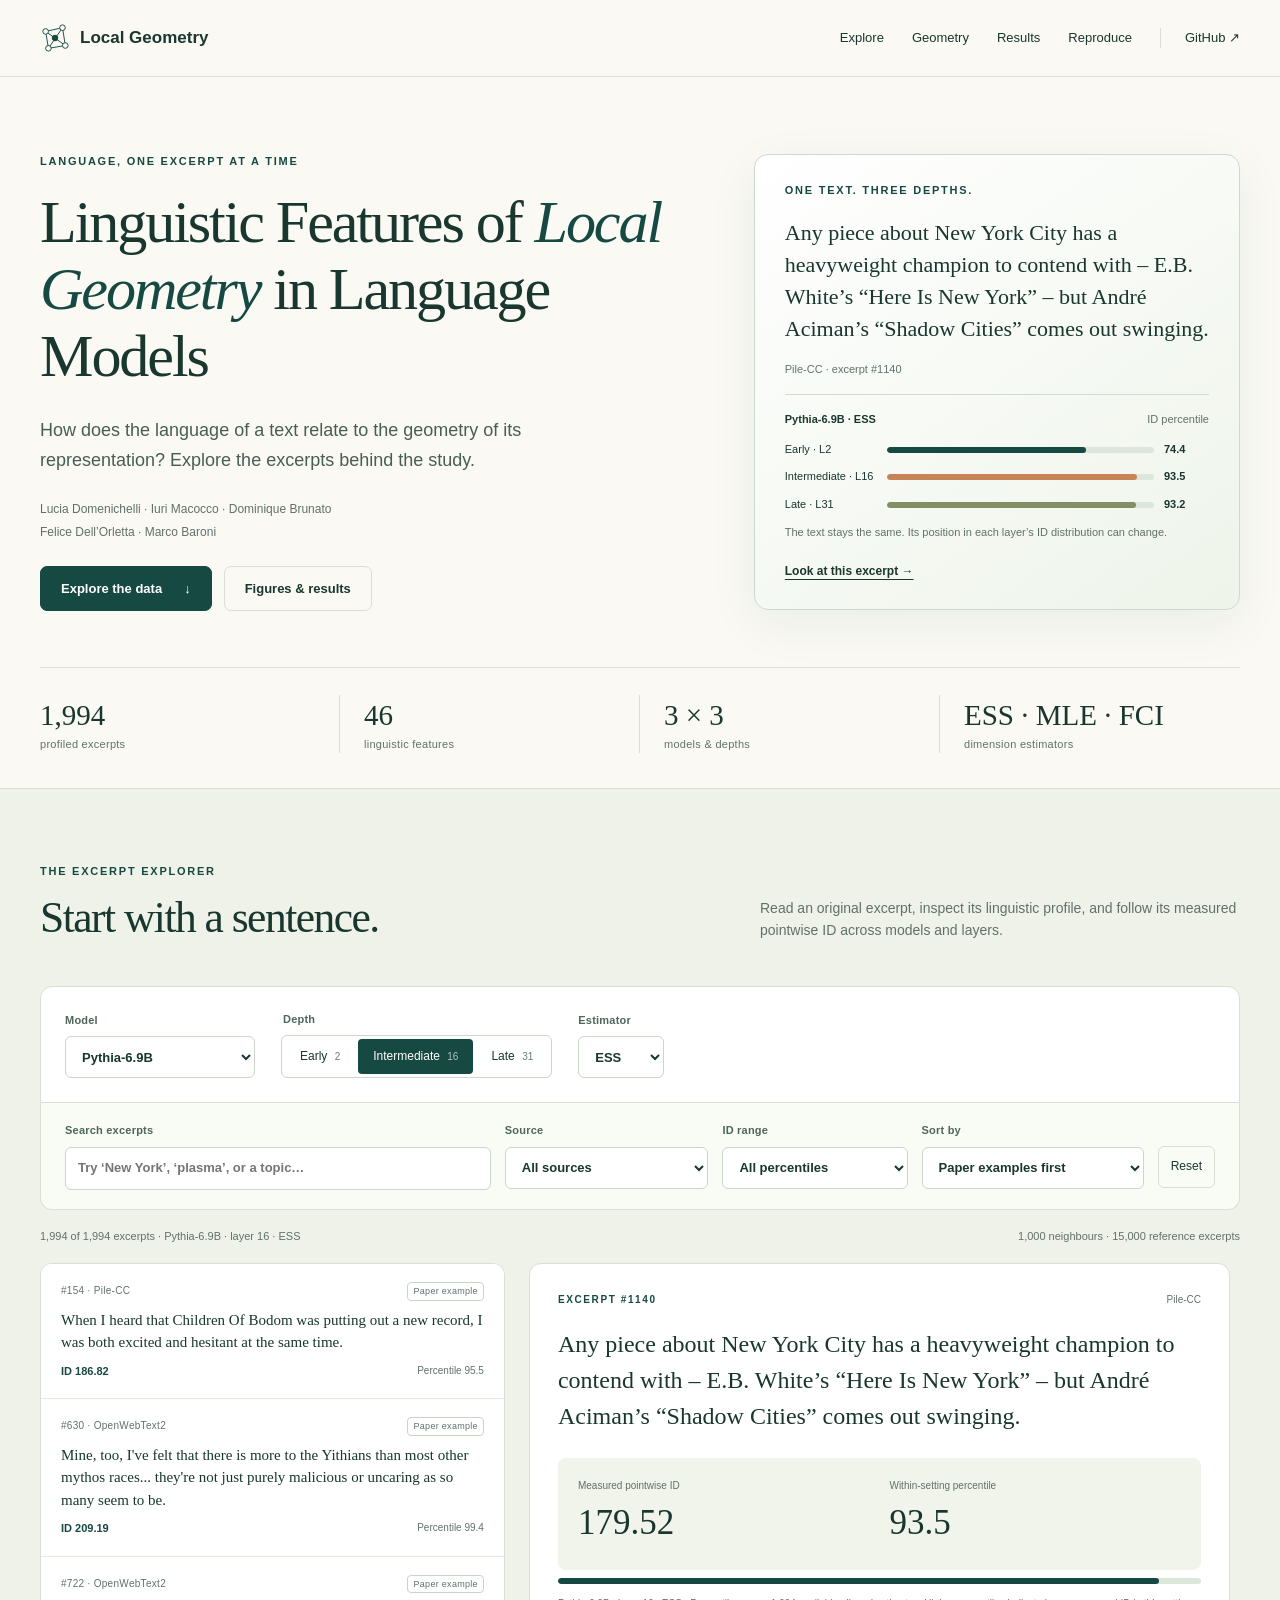
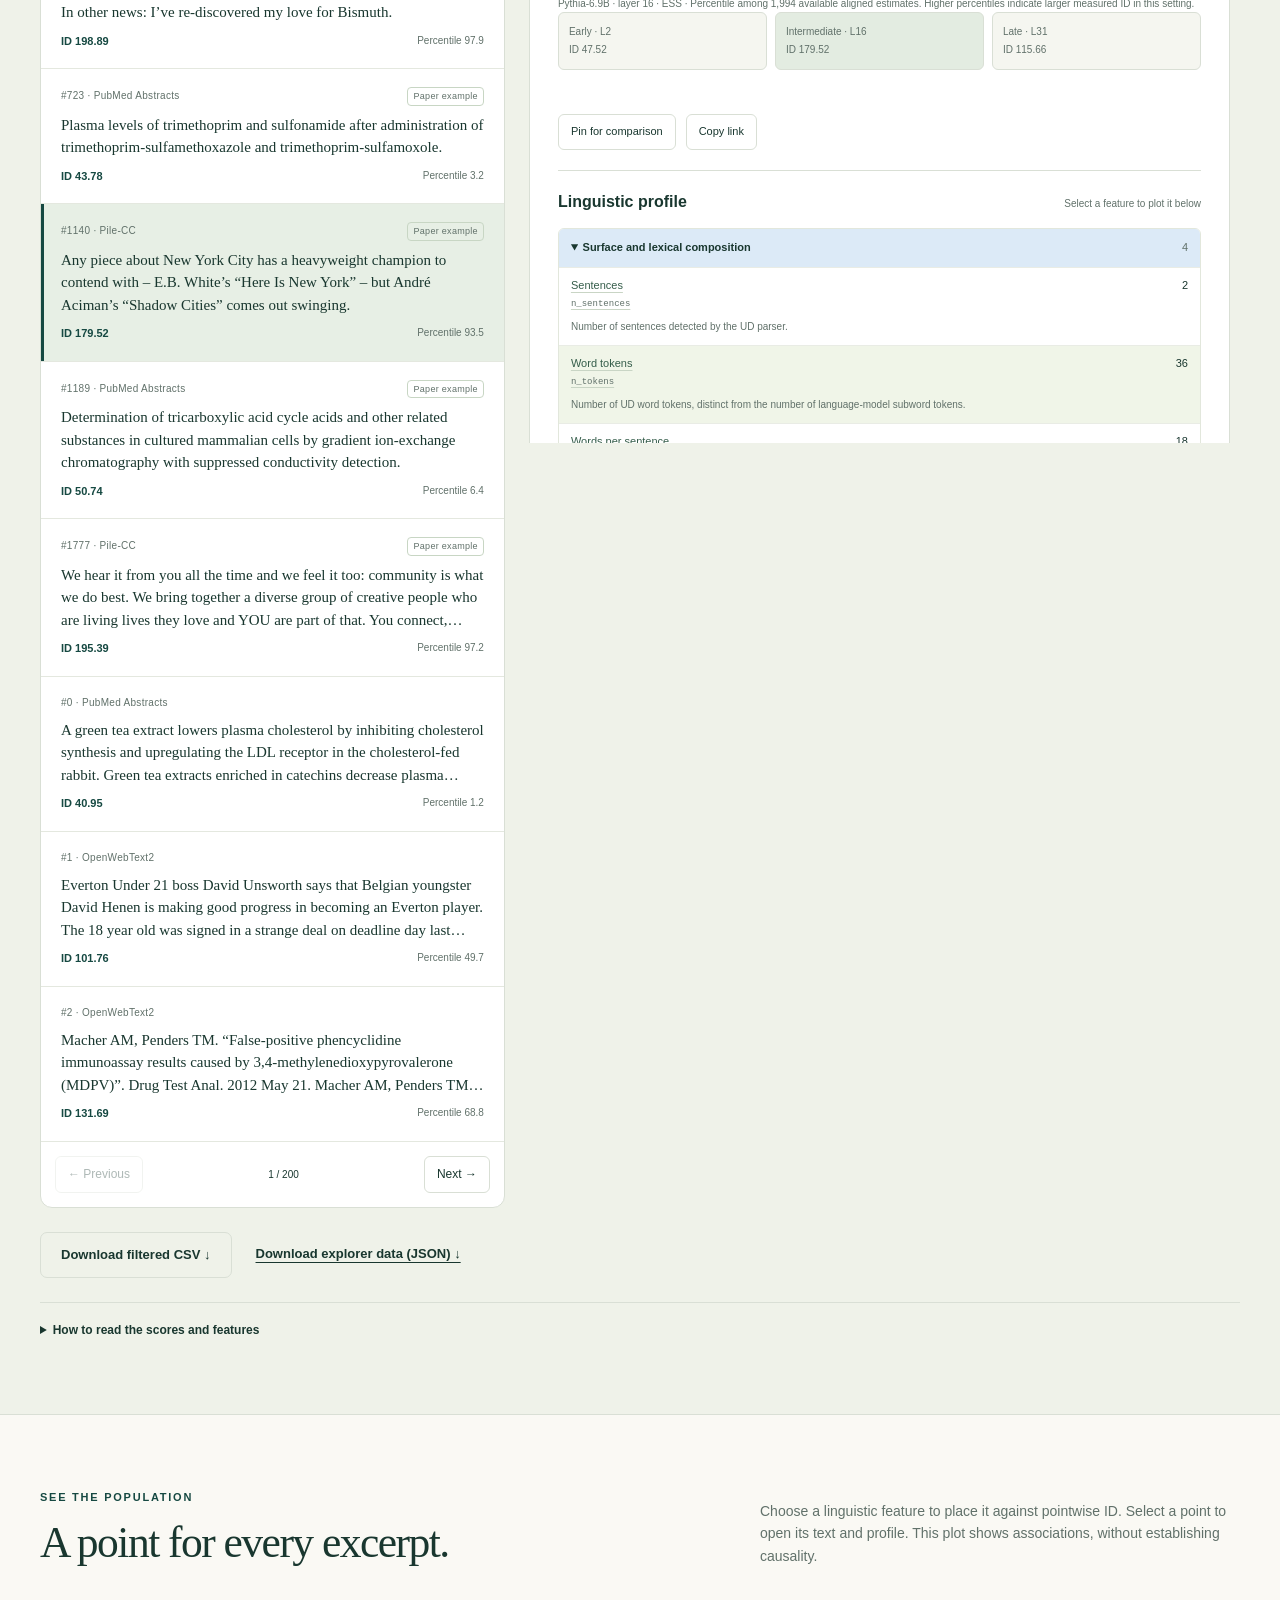
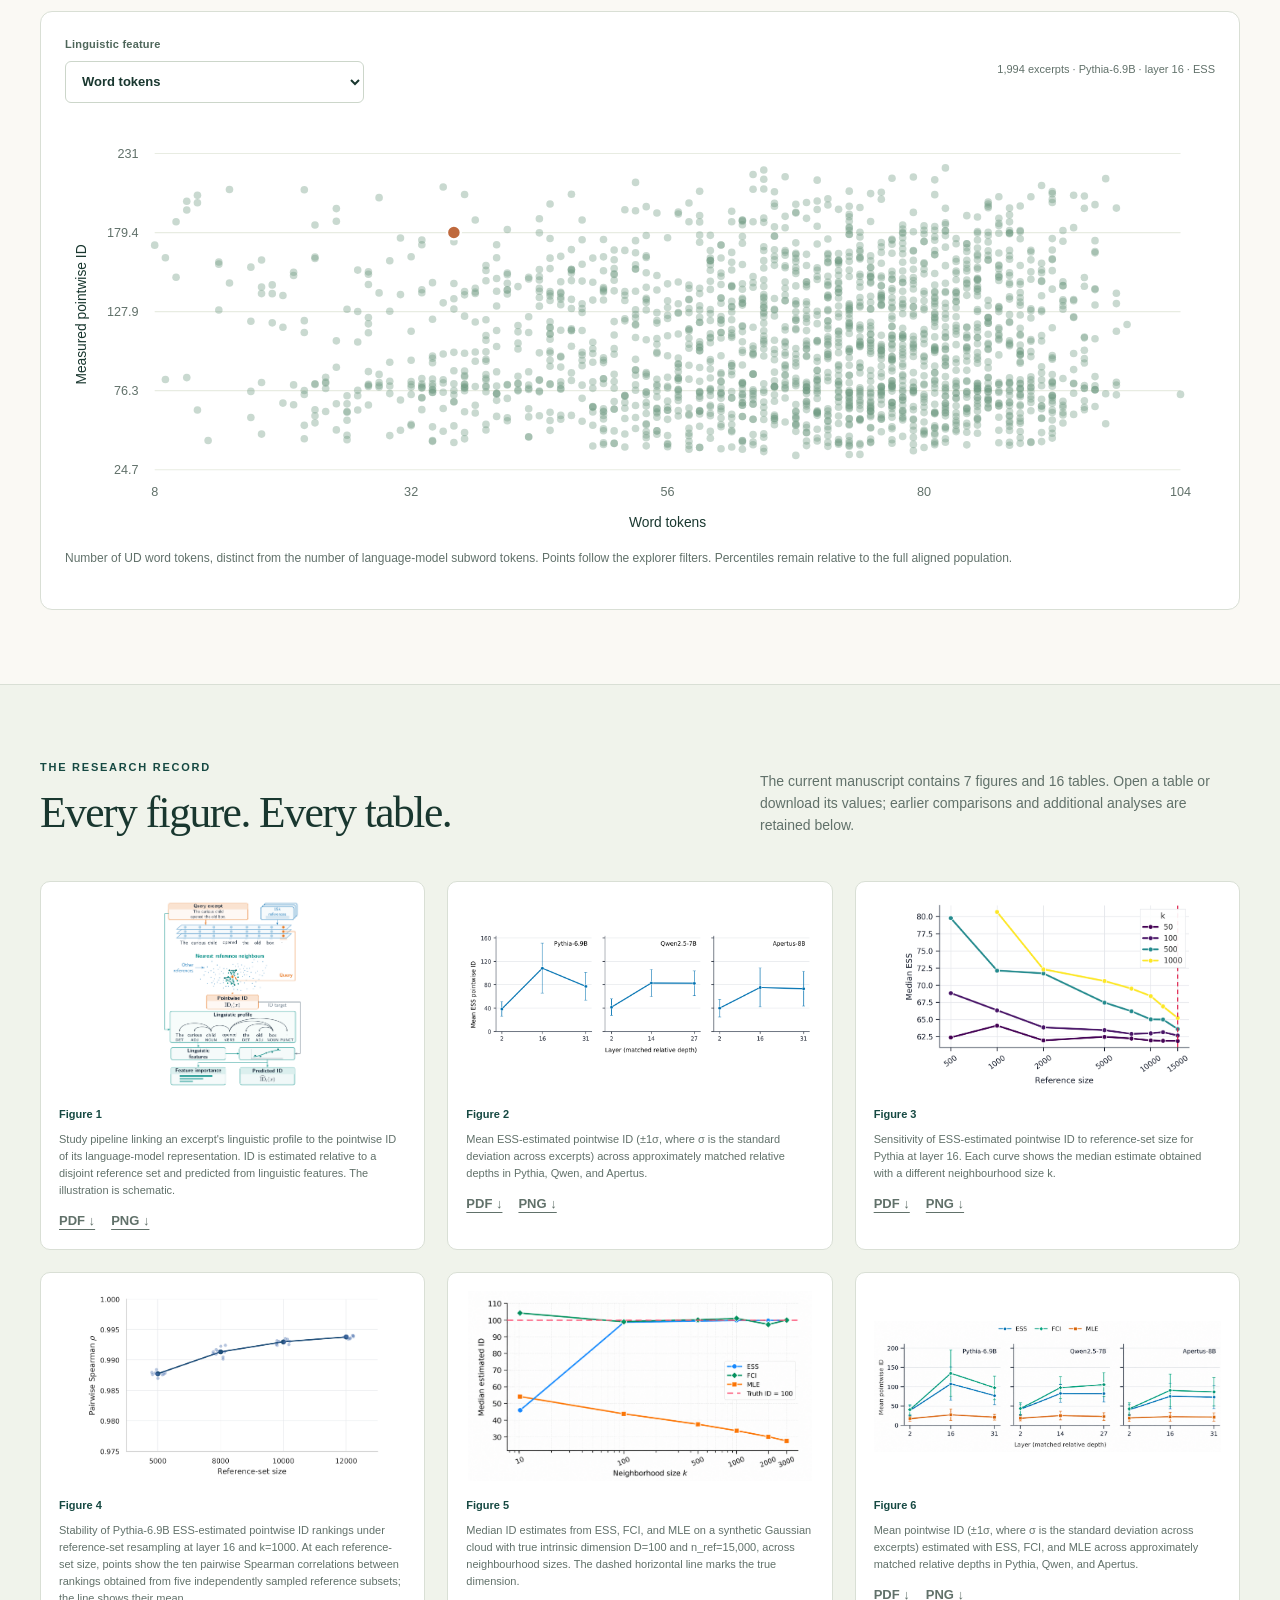
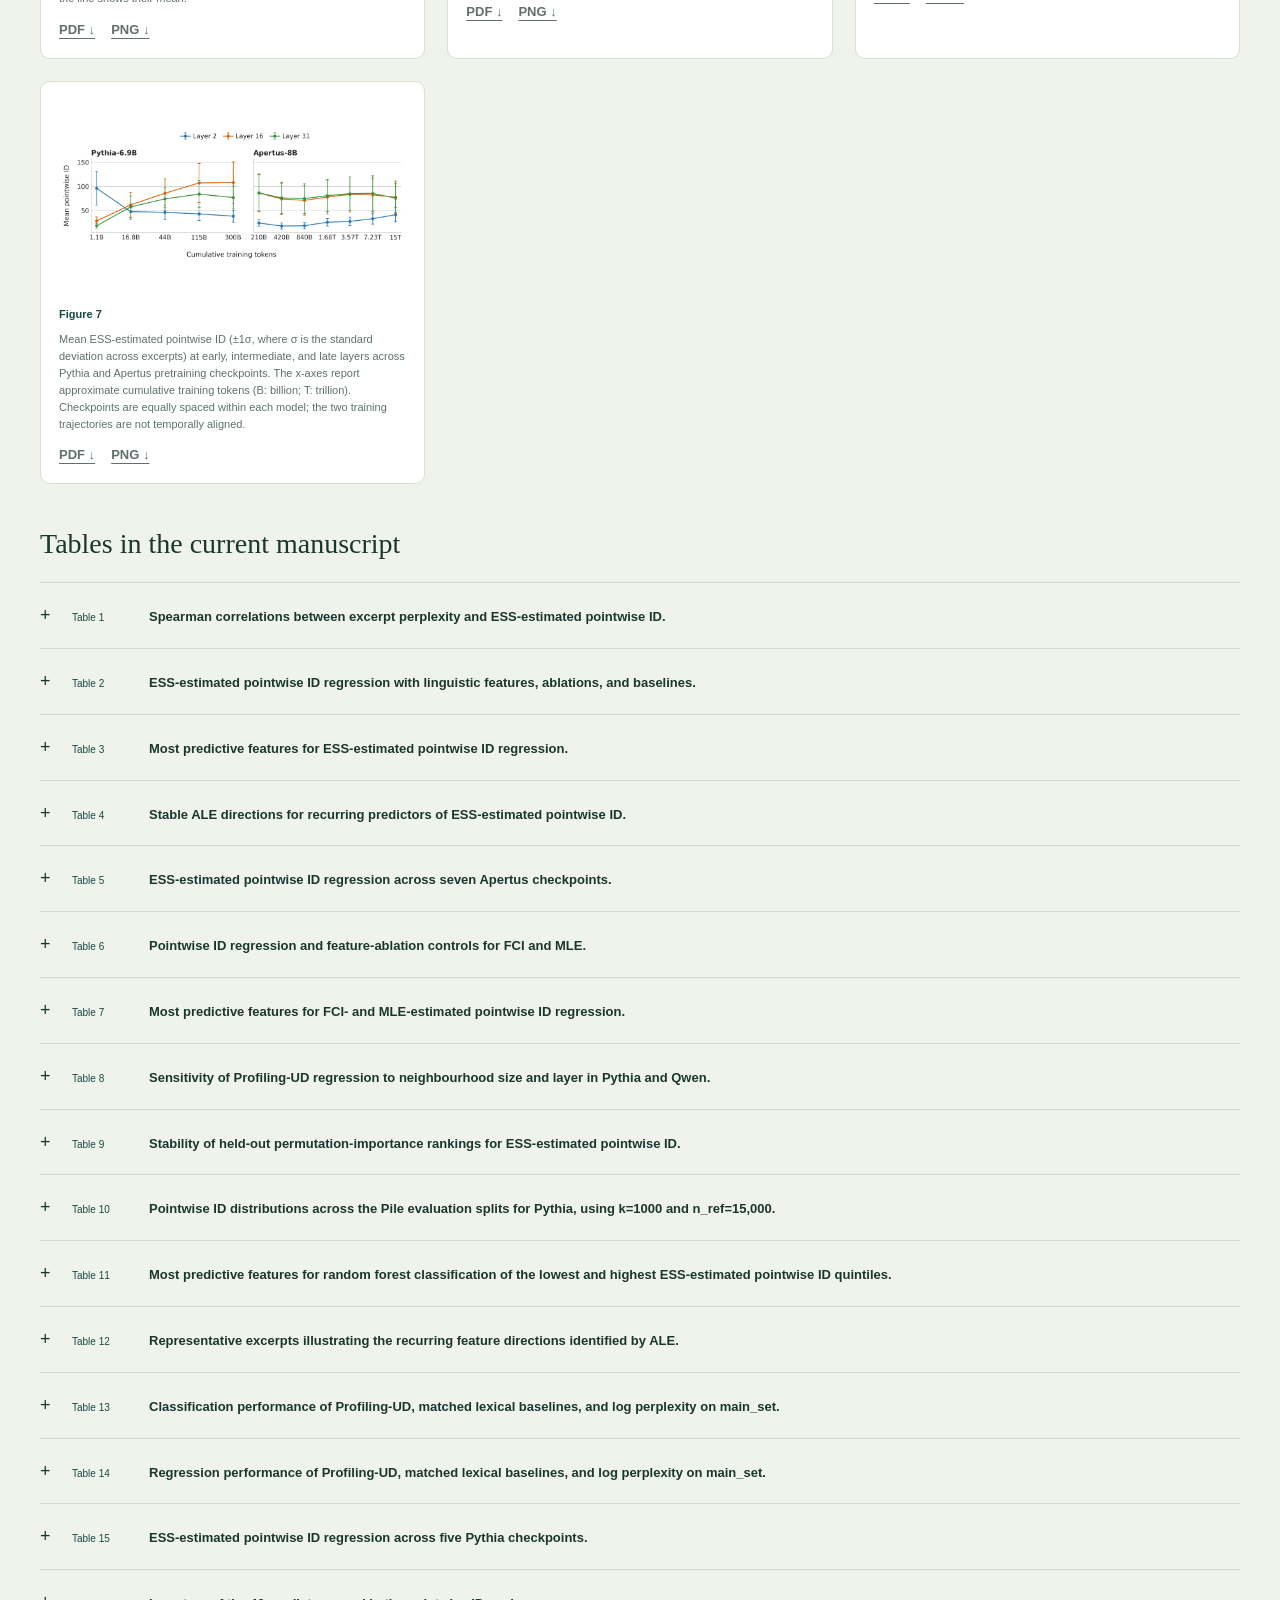
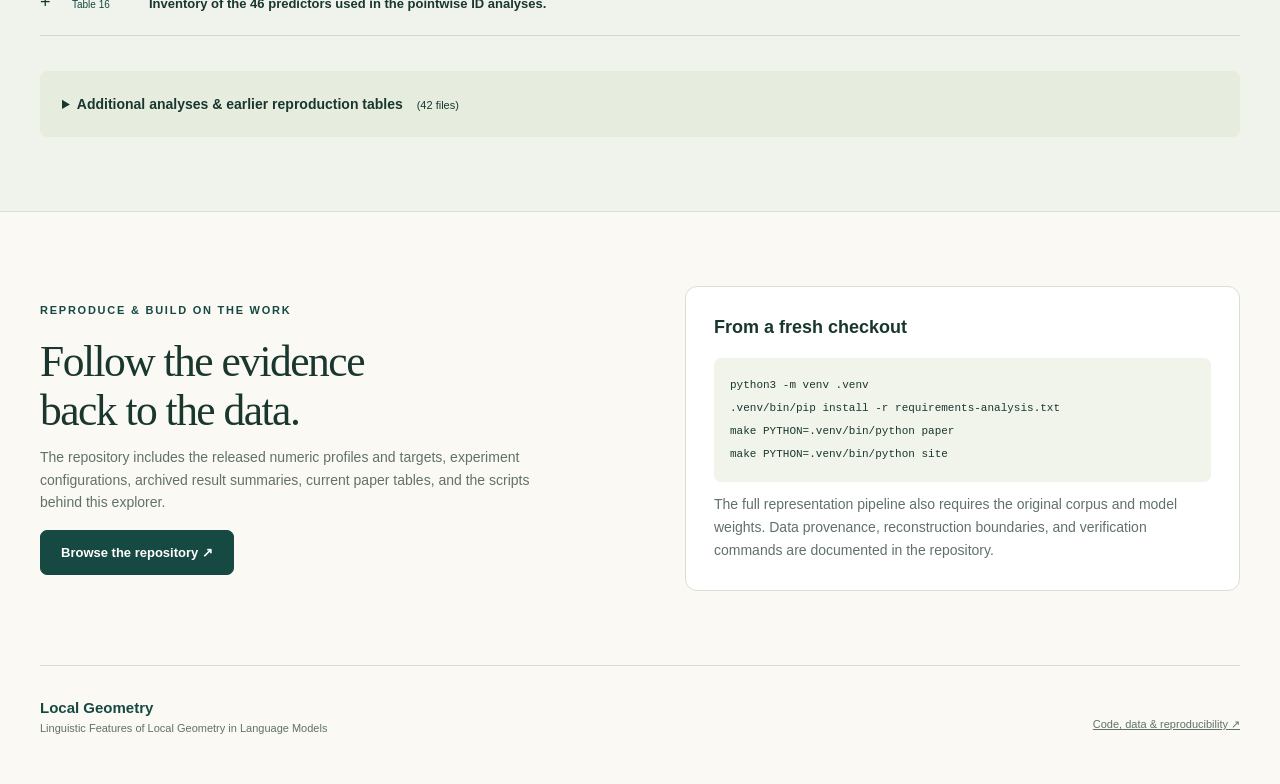
==== docs/index.html @ 4f589c91 "Release paper results, reproduction archive, and interactive excerpt explorer" ====
<!doctype html>
<html lang="en">
<head>
  <meta charset="utf-8"><meta name="viewport" content="width=device-width,initial-scale=1">
  <title>Linguistic Features of Local Geometry in Language Models</title>
  <meta name="description" content="Explore 1,994 real excerpts, 46 linguistic features, and measured pointwise intrinsic dimension across Pythia, Qwen and Apertus.">
  <meta name="theme-color" content="#164942">
  <link rel="icon" href="assets/favicon.svg" type="image/svg+xml">
  <link rel="stylesheet" href="assets/style.css">
  <script src="assets/explorer-data.js" defer></script><script src="assets/results-data.js" defer></script><script src="assets/app.js" defer></script>
</head>
<body>
<a class="skip" href="#explorer">Skip to the explorer</a>
<header class="header"><div class="wrap nav"><a class="brand" href="#top"><svg viewBox="0 0 32 32" aria-hidden="true"><path d="M6 9 24 5 27 24 9 27ZM6 9 27 24M24 5 9 27"/><circle cx="6" cy="9" r="3"/><circle cx="24" cy="5" r="3"/><circle cx="27" cy="24" r="3"/><circle cx="9" cy="27" r="3"/><circle cx="16" cy="16" r="3"/></svg>Local Geometry</a><nav aria-label="Main navigation"><a href="#explorer">Explore</a><a href="#geometry">Geometry</a><a href="#results">Results</a><a href="#reproduce">Reproduce</a><a class="repo-link" href="https://github.com/ldomenichelli/linguistic-features-of-local-geometry-in-language-models">GitHub ↗</a></nav></div></header>
<main id="top">
<section class="hero wrap"><div><p class="eyebrow">Language, one excerpt at a time</p><h1>Linguistic Features of <em>Local Geometry</em> in Language Models</h1><p class="intro">How does the language of a text relate to the geometry of its representation? Explore the excerpts behind the study.</p><p class="authors">Lucia Domenichelli · Iuri Macocco · Dominique Brunato<br>Felice Dell’Orletta · Marco Baroni</p><div class="actions"><a class="button primary" href="#explorer">Explore the data <span>↓</span></a><a class="button secondary" href="#results">Figures &amp; results</a></div></div><aside class="hero-card"><p class="eyebrow">One text. Three depths.</p><blockquote id="hero-text">Plasma levels of trimethoprim and sulfonamide after administration of trimethoprim-sulfamethoxazole and trimethoprim-sulfamoxole.</blockquote><p id="hero-source" class="muted">An excerpt from the study</p><div class="hero-chart-title"><strong>Pythia-6.9B · ESS</strong><span>ID percentile</span></div><div id="hero-depths"></div><p class="small muted">The text stays the same. Its position in each layer’s ID distribution can change.</p><a id="hero-open" href="#explorer" class="text-link">Look at this excerpt →</a></aside></section>
<div class="facts wrap"><div><strong>1,994</strong><span>profiled excerpts</span></div><div><strong>46</strong><span>linguistic features</span></div><div><strong>3 × 3</strong><span>models &amp; depths</span></div><div><strong>ESS · MLE · FCI</strong><span>dimension estimators</span></div></div>

<section id="explorer" class="section explorer"><div class="wrap"><div class="section-head"><div><p class="eyebrow">The excerpt explorer</p><h2>Start with a sentence.</h2></div><p>Read an original excerpt, inspect its linguistic profile, and follow its measured pointwise ID across models and layers.</p></div>
<div class="settings"><label>Model<select id="model"><option value="pythia">Pythia-6.9B</option><option value="qwen">Qwen2.5-7B</option><option value="apertus">Apertus-8B</option></select></label><fieldset><legend>Depth</legend><div class="segments" id="depth-controls"><button data-depth="early" aria-pressed="false">Early <small>2</small></button><button data-depth="intermediate" aria-pressed="true">Intermediate <small>16</small></button><button data-depth="late" aria-pressed="false">Late <small>31</small></button></div></fieldset><label>Estimator<select id="estimator"><option value="ess">ESS</option><option value="mle">MLE</option><option value="fci">FCI</option></select></label></div>
<div class="filters"><label class="search">Search excerpts<input type="search" id="search" placeholder="Try ‘New York’, ‘plasma’, or a topic…" autocomplete="off"></label><label>Source<select id="source"><option value="all">All sources</option></select></label><label>ID range<select id="band"><option value="all">All percentiles</option><option value="low">Lowest 20%</option><option value="middle">Middle 60%</option><option value="high">Highest 20%</option></select></label><label>Sort by<select id="sort"><option value="featured">Paper examples first</option><option value="high">Highest ID first</option><option value="low">Lowest ID first</option><option value="feature">Feature value ↓</option><option value="index">Excerpt number</option></select></label><button id="reset" class="quiet">Reset</button></div>
<div class="result-meta"><p id="count" role="status" aria-live="polite">Loading the study data…</p><p id="setting-note">1,000 neighbours · 15,000 reference excerpts</p></div>
<div class="workspace"><div class="excerpt-list-panel"><div id="excerpt-list" role="list" aria-label="Study excerpts"></div><div class="pagination"><button id="prev" class="quiet">← Previous</button><span id="page-number"></span><button id="next" class="quiet">Next →</button></div></div><div class="detail-column"><article id="detail" aria-live="polite"></article><section id="comparison" class="comparison" hidden aria-label="Excerpt comparison"></section></div></div>
<div class="explorer-footer"><button id="download-filtered" class="button secondary">Download filtered CSV ↓</button><a href="assets/explorer.json" class="text-link" download>Download explorer data (JSON) ↓</a></div>
<details class="guide"><summary>How to read the scores and features</summary><div class="guide-grid"><p><strong>Pointwise ID</strong> describes the geometry around an excerpt’s representation relative to a shared reference set. It is not an intrinsic score of a text’s linguistic complexity. The explorer shows measured estimates, rather than predictions from the random forest.</p><p><strong>Percentiles</strong> use every available aligned estimate within the selected model, layer, and estimator. They are calculated before any search or filter. Raw ID scales differ across settings; a percentile locates an excerpt within its own distribution.</p><p><strong>Features</strong> come from Profiling-UD and three recorded frequency controls. Word counts use UD words. Percentages have the denominators stated in each feature’s definition. Lexical density is displayed as a percentage of its stored proportion.</p><p><strong>Coverage</strong> includes 1,994 excerpts with aligned profiles from the 2,000-excerpt evaluation set. A missing FCI estimate is shown as unavailable. The three frequency controls are shared Pythia-tokenizer proxies in the released data. Excerpts retain the terms of their original Pile sources.</p></div></details>
</div></section>

<section id="geometry" class="section wrap"><div class="section-head"><div><p class="eyebrow">See the population</p><h2>A point for every excerpt.</h2></div><p>Choose a linguistic feature to place it against pointwise ID. Select a point to open its text and profile. This plot shows associations, without establishing causality.</p></div><div class="plot-panel"><div class="plot-toolbar"><label>Linguistic feature<select id="plot-feature"></select></label><p id="plot-note"></p></div><div class="plot-container"><svg id="scatter" viewBox="0 0 1000 360" role="img" aria-label="Linguistic feature versus pointwise ID"></svg><div id="plot-tooltip" class="plot-tooltip" hidden></div></div><p id="plot-description" class="small muted"></p></div></section>

<section id="results" class="section results-section"><div class="wrap"><div class="section-head"><div><p class="eyebrow">The research record</p><h2>Every figure. Every table.</h2></div><p>The current manuscript contains 7 figures and 16 tables. Open a table or download its values; earlier comparisons and additional analyses are retained below.</p></div><div id="figure-gallery" class="figure-gallery"></div><h3 class="subheading">Tables in the current manuscript</h3><div id="tables" class="tables"></div><details class="archive"><summary>Additional analyses &amp; earlier reproduction tables <span id="archive-count"></span></summary><p class="muted">The previous reproduction bundle is preserved with its original numbering and precision. It includes Ridge and logistic comparisons, neighbourhood controls, feature-family ablations, and source / lexical controls. These archived tables are distinct from the current random-forest manuscript.</p><div id="archive-files" class="archive-files"></div></details></div></section>

<section id="reproduce" class="section wrap reproduce"><div><p class="eyebrow">Reproduce &amp; build on the work</p><h2>Follow the evidence<br>back to the data.</h2><p>The repository includes the released numeric profiles and targets, experiment configurations, archived result summaries, current paper tables, and the scripts behind this explorer.</p><a class="button primary repo-link" href="https://github.com/ldomenichelli/linguistic-features-of-local-geometry-in-language-models">Browse the repository ↗</a></div><div class="reproduce-card"><h3>From a fresh checkout</h3><pre><code>python3 -m venv .venv
.venv/bin/pip install -r requirements-analysis.txt
make PYTHON=.venv/bin/python paper
make PYTHON=.venv/bin/python site</code></pre><p class="small muted">The full representation pipeline also requires the original corpus and model weights. Data provenance, reconstruction boundaries, and verification commands are documented in the repository.</p></div></section>
</main>
<footer class="wrap footer"><p><strong>Local Geometry</strong><span>Linguistic Features of Local Geometry in Language Models</span></p><a class="repo-link" href="https://github.com/ldomenichelli/linguistic-features-of-local-geometry-in-language-models">Code, data &amp; reproducibility ↗</a></footer>
<dialog id="figure-dialog"><button id="close-figure" class="quiet" aria-label="Close figure">Close ×</button><img id="large-figure" alt=""><p id="large-caption"></p></dialog>
<noscript><div class="noscript">The explorer requires JavaScript. <a href="assets/explorer.json">Download the data as JSON</a> to inspect it directly.</div></noscript>
</body></html>
---- docs/assets/style.css ----
@charset "UTF-8";
:root{--ink:#19372f;--muted:#61716a;--green:#164942;--paper:#faf9f4;--line:#d9dfd5;--panel:#fff;--accent:#c88456;--raw:#dceaf7;--morph:#fce8d5;--syntax:#e3f1df;--verbal:#ede3f5;--frequency:#e8def5;--radius:14px}
*{box-sizing:border-box}html{scroll-behavior:smooth;scroll-padding-top:90px}body{margin:0;color:var(--ink);background:var(--paper);font:15px/1.6 -apple-system,BlinkMacSystemFont,"Segoe UI",sans-serif}a{color:inherit}button,input,select{font:inherit}button,a,input,select,summary{-webkit-tap-highlight-color:transparent}button,a,select,summary{touch-action:manipulation}button,select,summary{cursor:pointer}button{color:inherit}a:focus-visible,button:focus-visible,input:focus-visible,select:focus-visible,summary:focus-visible{outline:3px solid #cc9a47;outline-offset:4px}.wrap{width:min(1260px,calc(100% - 80px));margin-inline:auto}h1,h2,h3,p{margin-top:0}h1,h2{font-family:Georgia,"Times New Roman",serif;font-weight:400;letter-spacing:-.035em;line-height:1.12}h1{font-size:clamp(38px,4.7vw,65px);max-width:780px;margin-bottom:25px}h1 em{color:var(--green)}h2{font-size:clamp(32px,3.4vw,46px);margin-bottom:12px}h3{font-size:18px;line-height:1.35}p{margin-bottom:16px}.eyebrow{text-transform:uppercase;letter-spacing:.16em;font-size:11px;font-weight:700;color:var(--green);margin-bottom:17px}.muted{color:var(--muted)}.small{font-size:12px;line-height:1.65}.header{border-bottom:1px solid var(--line);background:#faf9f4f5;position:sticky;top:0;z-index:30;backdrop-filter:blur(12px)}.nav{display:flex;align-items:center;justify-content:space-between;min-height:76px;gap:24px}.brand{font-size:17px;font-weight:650;display:flex;gap:10px;align-items:center;text-decoration:none;white-space:nowrap}.brand svg{width:30px;height:30px;stroke:var(--green);stroke-width:1;fill:var(--paper)}.brand svg circle:last-child{fill:var(--green)}nav{display:flex;align-items:center;gap:28px;font-size:13px}nav a{text-decoration:none}nav a:hover,.text-link:hover{color:var(--accent)}nav a:last-child{border-left:1px solid var(--line);padding-left:24px}.hero{display:grid;grid-template-columns:1.32fr 1fr;gap:72px;align-items:center;padding-block:76px 56px}.intro{font-size:18px;line-height:1.7;max-width:600px;color:#485e53}.authors{font-size:12px;line-height:1.9;color:var(--muted);margin-block:22px}.actions{display:flex;gap:12px;flex-wrap:wrap}.button{display:inline-flex;justify-content:center;align-items:center;gap:22px;padding:12px 20px;border-radius:7px;border:1px solid var(--line);font-size:13px;font-weight:600;text-decoration:none;line-height:1.5}.primary{background:var(--green);border-color:var(--green);color:#fff}.primary:hover{background:#206055}.secondary{background:transparent}.secondary:hover,.quiet:hover{background:#e9eee6}.hero-card{padding:27px 30px;border:1px solid #cbd9ce;border-radius:var(--radius);background:linear-gradient(145deg,#fff,#eef4ea);box-shadow:0 14px 50px #163e3210}.hero-card blockquote{font:22px/1.45 Georgia,serif;margin:0 0 16px}.hero-card>.muted{font-size:11px}.hero-chart-title{display:flex;justify-content:space-between;border-top:1px solid #d1dbcf;padding-top:16px;font-size:11px;margin-bottom:12px;gap:10px}.hero-chart-title span{color:var(--muted)}.hero-depth{display:grid;grid-template-columns:92px 1fr 45px;gap:10px;align-items:center;font-size:11px;margin-block:10px}.hero-track,.percentile-track{height:6px;background:#dce6da;border-radius:6px;overflow:hidden}.hero-fill,.percentile-fill{height:100%;background:var(--green);border-radius:6px}.hero-depth:nth-child(2) .hero-fill{background:var(--accent)}.hero-depth:nth-child(3) .hero-fill{background:#838e64}.hero-card .text-link{font-size:12px}.facts{display:grid;grid-template-columns:repeat(4,1fr);padding:27px 0 35px;border-top:1px solid var(--line)}.facts>div{border-right:1px solid var(--line);padding-left:24px}.facts>div:first-child{padding-left:0}.facts>div:last-child{border:0}.facts strong,.facts span{display:block}.facts strong{font-family:Georgia,serif;font-size:29px;line-height:1.4;font-weight:400}.facts span{color:var(--muted);font-size:11px;letter-spacing:.025em}.section{padding-block:74px}.section-head{display:flex;align-items:end;justify-content:space-between;gap:60px;margin-bottom:32px}.section-head>p{max-width:480px;color:var(--muted);font-size:14px;margin-bottom:12px}.section-head .eyebrow{margin-bottom:12px}.explorer{background:#eff2e9;border-block:1px solid var(--line)}.settings{display:flex;align-items:end;gap:26px;padding:24px;border:1px solid var(--line);border-radius:12px 12px 0 0;background:#fff}.settings>label:first-child{min-width:190px}label,legend{font-size:11px;font-weight:650;letter-spacing:.02em;display:block;color:#4e665a}select,input{width:100%;margin-top:7px;display:block;border:1px solid #ccd6ca;border-radius:6px;background:#fff;color:var(--ink);padding:10px 12px;min-height:42px;font-size:13px}select{padding-right:24px}fieldset{border:0;padding:0;margin:0;min-width:0}.segments{display:flex;margin-top:7px;border:1px solid #ccd6ca;border-radius:6px;padding:3px;gap:3px}.segments button{padding:8px 15px;border:0;border-radius:4px;background:transparent;font-size:12px;white-space:nowrap}.segments button[aria-pressed=true]{color:white;background:var(--green)}.segments small{margin-left:4px;opacity:.65}.filters{padding:19px 24px;display:grid;grid-template-columns:2.3fr 1.1fr 1fr 1.2fr auto;gap:14px;border:1px solid var(--line);border-top:0;border-radius:0 0 12px 12px;background:#f9fbf5}.quiet{font-size:12px;border:1px solid var(--line);border-radius:6px;background:transparent;padding:8px 12px}.filters>.quiet{align-self:end;margin-bottom:2px;min-height:42px}.result-meta{display:flex;justify-content:space-between;gap:20px;font-size:11px;color:var(--muted);padding-block:18px}.result-meta p{margin:0}.workspace{display:grid;grid-template-columns:minmax(0,.85fr) minmax(0,1.3fr);gap:24px;align-items:start}.excerpt-list-panel{border:1px solid var(--line);border-radius:12px;background:#fff;overflow:hidden}.excerpt-item{display:block;width:100%;text-align:left;padding:18px 20px;border:0;border-bottom:1px solid #e4e8df;background:white;cursor:pointer;position:relative}.excerpt-item:hover{background:#f6f8f1}.excerpt-item.selected{background:#e7efe5;box-shadow:inset 3px 0 var(--green)}.excerpt-top{display:flex;justify-content:space-between;align-items:center;gap:12px;font-size:10px;color:var(--muted);margin-bottom:8px;letter-spacing:.03em}.excerpt-item p{font-family:Georgia,serif;font-size:15px;line-height:1.5;margin:0 0 9px;display:-webkit-box;-webkit-box-orient:vertical;-webkit-line-clamp:3;overflow:hidden}.excerpt-bottom{display:flex;justify-content:space-between;gap:10px;font-size:10px;color:var(--muted)}.excerpt-bottom strong{font-size:11px;font-weight:600;color:var(--green)}.tag{font-size:9px;border:1px solid #c8d6c4;border-radius:4px;padding:1px 5px}.pagination{display:flex;align-items:center;justify-content:space-between;gap:5px;padding:14px;font-size:10px}.pagination button:disabled{opacity:.35;cursor:default}.detail-column{min-width:0}#detail{padding:28px;background:white;border:1px solid var(--line);border-radius:12px;overflow:hidden}.detail-top{display:flex;justify-content:space-between;gap:14px;align-items:center;margin-bottom:18px}.detail-top .eyebrow{font-size:10px;margin:0}.source-label{font-size:10px;color:var(--muted)}.full-excerpt{font:24px/1.5 Georgia,serif;overflow-wrap:anywhere;margin:0 0 24px}.score-strip{display:grid;grid-template-columns:1fr 1fr;background:#f0f4eb;border-radius:8px;padding:20px;gap:20px}.score-strip span{display:block;font-size:10px;color:var(--muted)}.score-strip strong{font-family:Georgia,serif;font-weight:400;font-size:35px;display:block;line-height:1.3;margin-block:5px}.percentile-track{margin-top:8px}.detail-actions{display:flex;gap:10px;flex-wrap:wrap;padding-block:20px;border-bottom:1px solid var(--line);margin-bottom:20px}.detail-actions a,.detail-actions button{font-size:11px}.depth-reads{display:grid;grid-template-columns:repeat(3,1fr);gap:8px;margin-bottom:24px}.depth-read{padding:10px;background:#f5f6f0;border-radius:6px;font-size:10px;color:var(--muted)}.depth-read.active{background:#e3ece1}.depth-read strong{display:block;color:var(--ink);font:19px Georgia,serif;margin-top:5px}.feature-heading{display:flex;align-items:baseline;justify-content:space-between;gap:10px}.feature-heading h3{font-size:16px}.feature-heading button{border:0;background:transparent;font-size:10px;text-decoration:underline}.feature-family{margin-bottom:8px;border:1px solid #e2e7dc;border-radius:6px;overflow:hidden}.feature-family summary{padding:10px 12px;font-size:11px;font-weight:600;background:#f4f6ef}.feature-family summary span{float:right;color:var(--muted);font-weight:400}.feature-family.raw summary{background:var(--raw)}.feature-family.morph summary{background:var(--morph)}.feature-family.syntax summary{background:var(--syntax)}.feature-family.verbal summary{background:var(--verbal)}.feature-family.frequency summary{background:var(--frequency)}.feature-row{display:grid;grid-template-columns:minmax(0,1fr) auto;gap:6px;padding:9px 12px;border-top:1px solid #e9ece5;font-size:11px}.feature-row button{font:inherit;text-align:left;padding:0;border:0;background:none;text-decoration:underline;text-decoration-color:#c9d5c5;text-underline-offset:3px;color:#355d4a}.feature-row strong{font-weight:500;font-variant-numeric:tabular-nums}.feature-row.active{background:#f0f5e8}.feature-code{font-size:9px;font-family:ui-monospace,monospace;display:block;color:var(--muted);margin-top:2px;overflow-wrap:anywhere}.feature-help{display:block;grid-column:1/-1;font-size:10px;color:var(--muted);line-height:1.5}.explorer-footer{display:flex;align-items:center;gap:24px;flex-wrap:wrap;margin-block:24px}.text-link{font-weight:600;text-underline-offset:4px;font-size:13px}.guide{border-top:1px solid var(--line);padding-top:18px}.guide summary{font-size:12px;font-weight:600}.guide-grid{display:grid;grid-template-columns:1fr 1fr;gap:12px 35px;margin-top:20px;font-size:12px;color:var(--muted)}.guide-grid strong{color:var(--ink)}.comparison{margin-top:20px;padding:24px;border:1px solid #c7b798;background:#fffbef;border-radius:10px}.compare-texts{display:grid;grid-template-columns:1fr 1fr;gap:20px;font:14px/1.5 Georgia,serif}.compare-table{width:100%;font-size:11px;border-collapse:collapse}.compare-table td,.compare-table th{padding:6px 4px;text-align:right;border-bottom:1px solid #e2dece}.compare-table td:first-child,.compare-table th:first-child{text-align:left}.comparison>.quiet{float:right}.plot-panel{border:1px solid var(--line);border-radius:12px;padding:24px;background:#fff}.plot-toolbar{display:flex;justify-content:space-between;align-items:center;gap:20px}.plot-toolbar label{min-width:280px}.plot-toolbar p{font-size:11px;color:var(--muted);margin:0}.plot-container{position:relative;margin-block:16px}#scatter{width:100%;height:auto;display:block;overflow:visible}.plot-tooltip{position:absolute;background:var(--green);color:#fff;padding:10px;border-radius:6px;font-size:11px;width:230px;pointer-events:none;box-shadow:0 6px 25px #0002;z-index:2}.plot-point{cursor:pointer;fill:#6d9780;fill-opacity:.37;stroke:none}.plot-point:hover{fill:var(--accent);fill-opacity:1;stroke:white;stroke-width:1.5}.plot-point.selected{fill:#bf693d;fill-opacity:1;stroke:white;stroke-width:2}.plot-point.pinned{fill:#765b98;fill-opacity:1;stroke:white;stroke-width:1.5}.axis-label{font-size:11px;fill:var(--muted)}.axis-title{font-size:12px;fill:var(--ink)}.plot-grid{stroke:#e8ece2;stroke-width:1}.results-section{border-block:1px solid var(--line);background:#f0f3eb}.figure-gallery{display:grid;grid-template-columns:repeat(3,1fr);gap:22px}.figure-card{background:#fff;border:1px solid var(--line);border-radius:10px;padding:18px;min-width:0}.figure-image{border:0;background:#fff;display:block;width:100%;padding:0;height:190px}.figure-image img{display:block;width:100%;height:100%;object-fit:contain}.figure-card figcaption{font-size:11px;color:var(--muted);margin-top:16px;line-height:1.55}.figure-card figcaption strong{color:var(--green)}.figure-links{display:flex;gap:16px;margin-top:12px;font-size:10px}.subheading{font:28px Georgia,serif;margin-block:44px 22px}.table-item{border-top:1px solid #d0dacb}.table-item:last-child{border-bottom:1px solid #d0dacb}.table-item summary{display:flex;align-items:baseline;gap:20px;padding:18px 0;font-size:13px}.table-item summary:before{content:"+";font-size:18px;width:12px;flex-shrink:0}.table-item[open] summary:before{content:"−"}.table-item summary b{font-size:10px;min-width:57px;color:var(--green);white-space:nowrap}.table-caption{font-size:12px;color:var(--muted)}.table-downloads{display:flex;gap:18px;font-size:12px;margin-block:10px 18px}.table-scroll{max-height:500px;overflow:auto;margin-bottom:22px;background:#fff;border:1px solid var(--line);border-radius:5px}.result-table{width:100%;border-collapse:collapse;font-size:11px;line-height:1.45}.result-table td{padding:9px 12px;border:1px solid #e4e9dd;min-width:65px;max-width:450px}.result-table tr:first-child{background:#e4ece0;font-weight:600}.archive{margin-top:35px;padding:22px;background:#e6eddf;border-radius:8px}.archive summary{font-size:14px;font-weight:600}.archive summary span{font-weight:400;font-size:11px;margin-left:10px}.archive>p{font-size:12px;margin-top:18px}.archive-files{display:grid;grid-template-columns:repeat(3,1fr);gap:8px 24px;margin-top:20px}.archive-files a{font-size:10px;overflow-wrap:anywhere;text-underline-offset:3px}.reproduce{display:grid;grid-template-columns:1fr 1fr;gap:90px;align-items:center}.reproduce>div>p:not(.eyebrow){max-width:520px;color:var(--muted);font-size:14px}.reproduce-card{border:1px solid var(--line);border-radius:12px;background:#fff;padding:28px}.reproduce-card pre{font-size:11px;line-height:2.1;overflow:auto;padding:16px;background:#f1f4eb;border-radius:7px}.reproduce-card>p{margin:0}.footer{border-top:1px solid var(--line);display:flex;justify-content:space-between;gap:25px;align-items:center;padding-block:30px;color:var(--muted);font-size:11px}.footer strong,.footer span{display:block}.footer strong{font-size:15px;color:var(--green)}.footer a{font-size:11px}.empty{padding:30px;font-size:13px;color:var(--muted)}.skip{position:absolute;left:10px;top:-100px;background:var(--green);color:white;padding:12px;z-index:99}.skip:focus{top:8px}.noscript{position:fixed;bottom:0;background:white;padding:20px;border-top:1px solid var(--line);width:100%}dialog{border:1px solid var(--line);border-radius:12px;max-width:min(1100px,94vw);max-height:94vh;padding:22px;background:var(--paper)}dialog::backdrop{background:#152c25bb}dialog>button{float:right;margin-bottom:12px}dialog img{display:block;max-width:100%;max-height:70vh;object-fit:contain;margin:auto;clear:both}dialog p{font-size:12px;margin-block:20px 0}.detail-note{font-size:10px;color:var(--muted);margin:12px 0 0}.score-strip .unavailable{font-size:20px}
@media(min-width:1100px){.detail-column{position:sticky;top:100px;max-height:calc(100vh - 120px);overflow-y:auto;scrollbar-width:thin;scrollbar-gutter:stable}}
@media(max-width:1050px){.wrap{width:calc(100% - 48px)}.hero{gap:35px}.settings{gap:18px}.segments button{padding:8px 10px}.filters{grid-template-columns:2fr 1fr 1fr}.filters .search{grid-column:1/3}.section-head{gap:35px}.workspace{grid-template-columns:minmax(0,.8fr) minmax(0,1.2fr)}.figure-gallery{grid-template-columns:repeat(2,1fr)}nav{gap:18px}.reproduce{gap:40px}}
@media(max-width:760px){.wrap{width:calc(100% - 32px)}.nav{min-height:64px;gap:10px}.brand{font-size:14px}.brand svg{width:25px}nav{gap:14px;font-size:11px}nav a:nth-child(2),nav a:nth-child(4){display:none}nav a:last-child{padding-left:12px}.hero{grid-template-columns:1fr;padding-block:44px 30px;gap:30px}.hero-card{padding:24px}h1{font-size:44px;max-width:650px}.intro{font-size:16px}.facts{grid-template-columns:1fr 1fr;gap:23px 0;padding-block:25px}.facts>div:nth-child(3){padding-left:0}.facts>div:nth-child(2){border:0}.facts strong{font-size:26px}.section{padding-block:46px}.section-head{display:block;margin-bottom:24px}.section-head>p{max-width:none;font-size:13px}.settings{flex-wrap:wrap;gap:16px;padding:18px}.settings>label:first-child{min-width:0;flex:1}.settings>label:last-child{width:90px}.settings fieldset{order:3;width:100%}.segments button{flex:1;font-size:12px;padding-inline:8px}.filters{padding:18px;grid-template-columns:1fr 1fr;gap:12px}.filters .search{grid-column:1/-1}.filters .quiet{min-height:42px}.workspace{display:flex;flex-direction:column-reverse;gap:20px}.workspace>*{width:100%}#detail{padding:20px}.full-excerpt{font-size:21px}.excerpt-list-panel{max-height:700px;overflow-y:auto}.result-meta{font-size:10px;display:block}.result-meta>p:last-child{margin-top:6px}.score-strip strong{font-size:30px}.detail-actions{gap:8px}.detail-actions .quiet{font-size:10px}.guide-grid{grid-template-columns:1fr;gap:0}.plot-panel{padding:14px}.plot-toolbar{display:block}.plot-toolbar label{min-width:0}.plot-toolbar p{margin-top:14px}.figure-gallery{grid-template-columns:1fr 1fr;gap:12px}.figure-card{padding:12px}.figure-image{height:145px}.figure-card figcaption{font-size:10px}.archive-files{grid-template-columns:1fr 1fr}.table-item summary{gap:10px;font-size:12px}.reproduce{grid-template-columns:1fr;gap:24px}.reproduce-card{padding:20px}.reproduce-card pre{font-size:10px;padding:12px}.footer{display:block}.footer a{display:inline-block;margin-top:10px}.compare-texts{font-size:12px;gap:12px}.explorer-footer{gap:16px}.plot-tooltip{width:190px}}
@media(max-width:400px){h1{font-size:37px}.figure-gallery{grid-template-columns:1fr}.brand{font-size:12px}nav{gap:10px}.score-strip{padding:15px}.segments button{font-size:10px}.segments small{margin-left:1px}}
@media(prefers-reduced-motion:reduce){html{scroll-behavior:auto}*{animation:none!important;transition:none!important}}
/* Dynamic components share the same typographic scale as the document. */
.hero-fill,.percentile-fill{display:block}.excerpt-preview{font-family:Georgia,serif;font-size:15px;line-height:1.5;margin:0 0 9px;display:-webkit-box;-webkit-box-orient:vertical;-webkit-line-clamp:3;overflow:hidden}.depth-read{border:1px solid var(--line);white-space:pre-line;line-height:1.8;text-align:left}.depth-read:hover{background:#e3ece1}.feature-help{margin:2px 0}.figure-card{margin:0}.figure-card figcaption p{margin:8px 0}.table-item summary>span{font-size:10px;min-width:57px;color:var(--green);white-space:nowrap}.result-table th{padding:9px 12px;text-align:left;border:1px solid #e4e9dd}.table-scroll{max-width:100%}.feature-heading .small{font-size:10px;color:var(--muted)}.compare-texts strong{font:11px system-ui,sans-serif}.compare-texts p{margin-top:8px;overflow-wrap:anywhere}.score-strip strong{overflow-wrap:anywhere}.plot-tooltip{white-space:pre-line}.unavailable{color:var(--muted)}
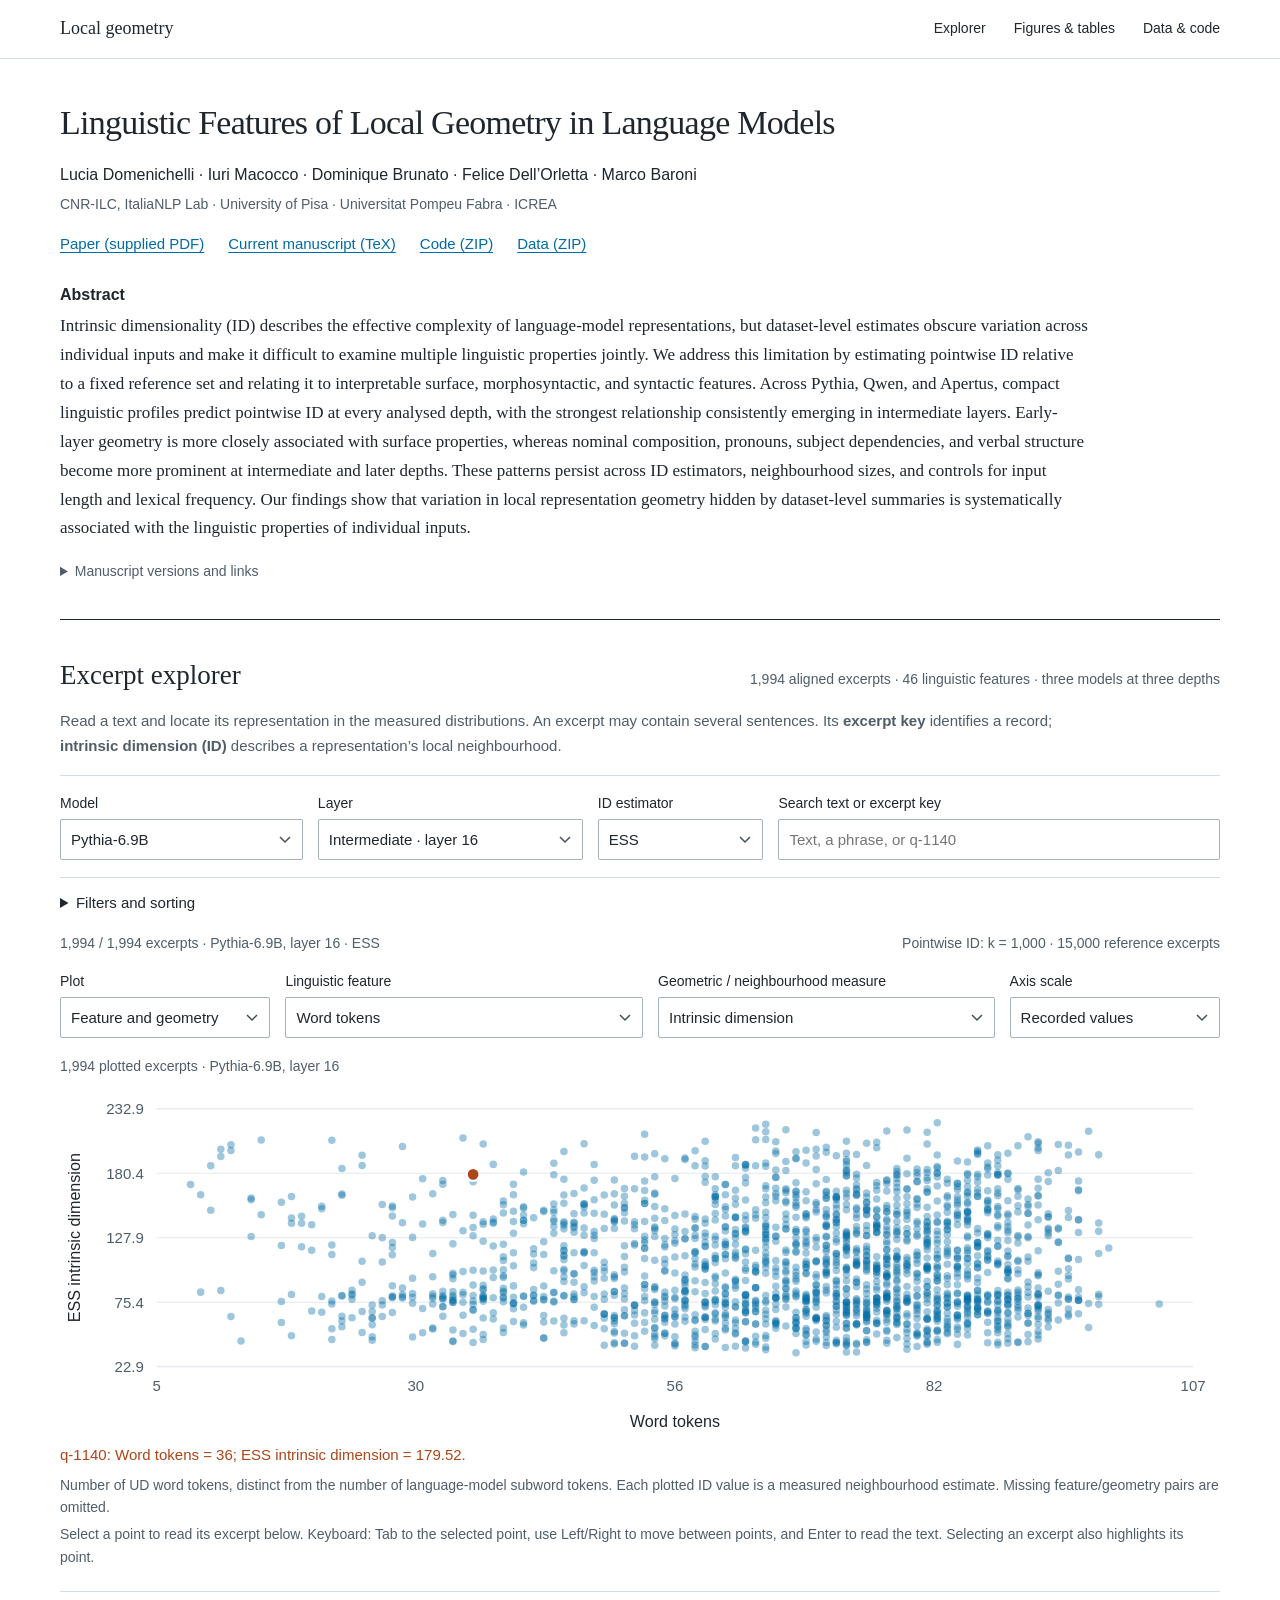
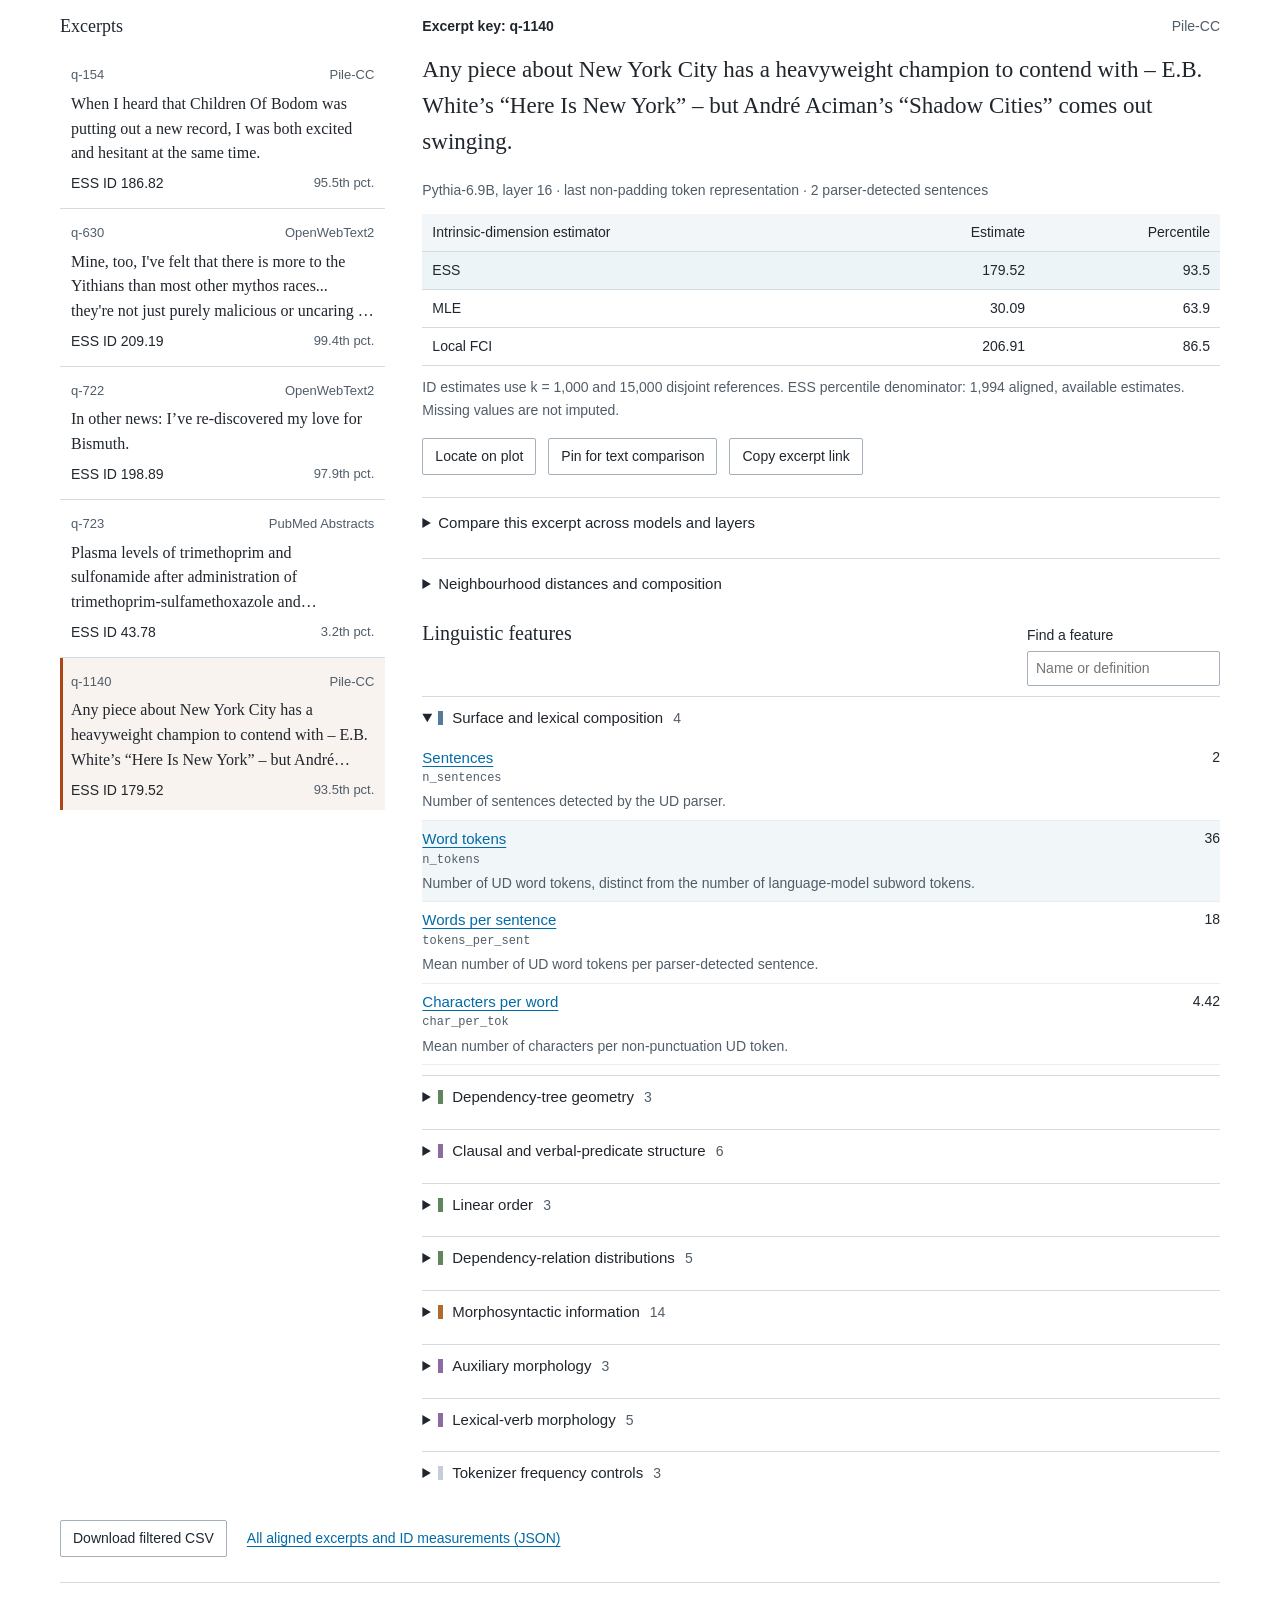
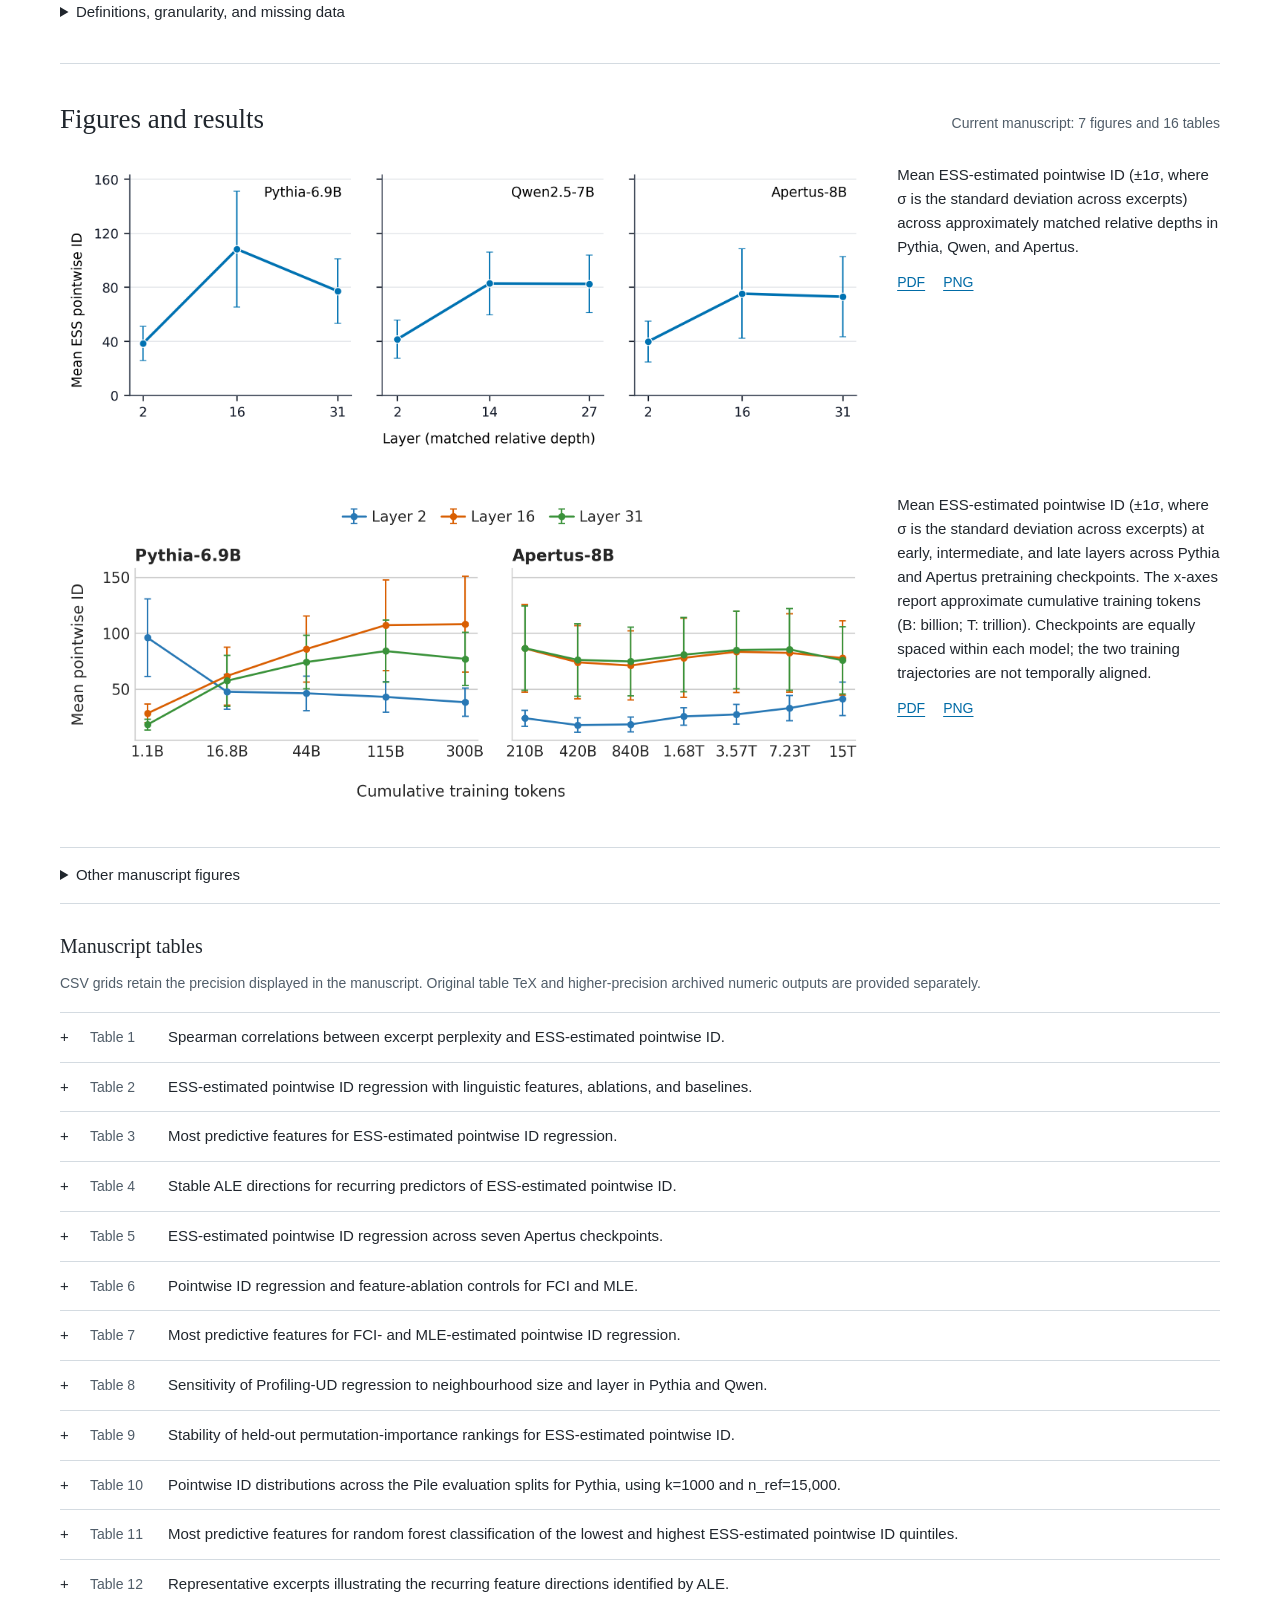
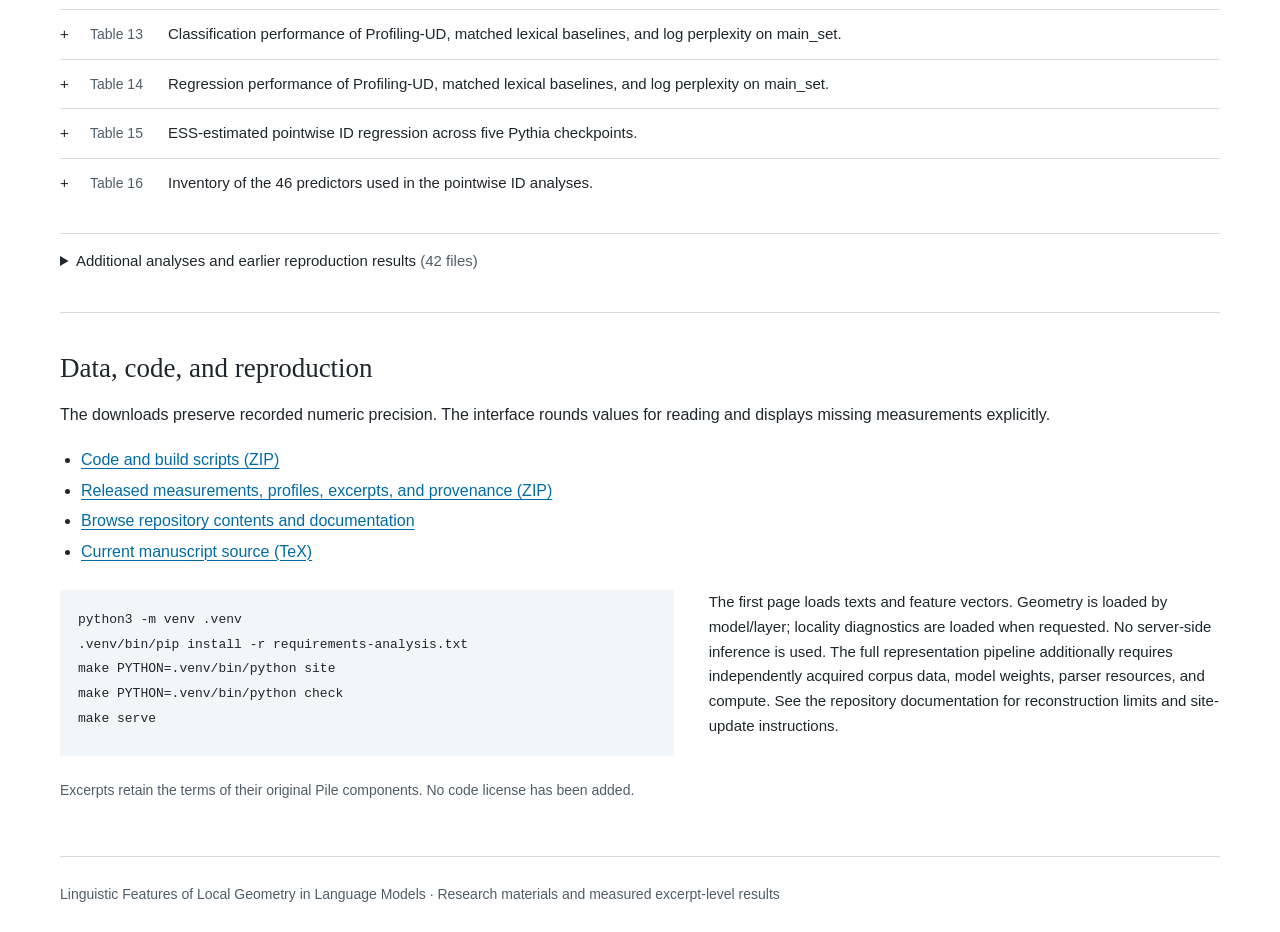
==== commit b2237101: "Build academic paper explorer with verified locality data and progressive loading" ====
--- a/docs/index.html
+++ b/docs/index.html
@@ -1,40 +1,47 @@
 <!doctype html>
 <html lang="en">
 <head>
-  <meta charset="utf-8"><meta name="viewport" content="width=device-width,initial-scale=1">
-  <title>Linguistic Features of Local Geometry in Language Models</title>
-  <meta name="description" content="Explore 1,994 real excerpts, 46 linguistic features, and measured pointwise intrinsic dimension across Pythia, Qwen and Apertus.">
-  <meta name="theme-color" content="#164942">
-  <link rel="icon" href="assets/favicon.svg" type="image/svg+xml">
-  <link rel="stylesheet" href="assets/style.css">
-  <script src="assets/explorer-data.js" defer></script><script src="assets/results-data.js" defer></script><script src="assets/app.js" defer></script>
+<meta charset="utf-8"><meta name="viewport" content="width=device-width,initial-scale=1">
+<title>Linguistic Features of Local Geometry in Language Models</title>
+<meta name="description" content="Paper, results, and an explorer of real text excerpts, linguistic profiles, and measured local representation geometry.">
+<meta name="theme-color" content="#ffffff">
+<link rel="icon" href="assets/favicon.svg" type="image/svg+xml"><link rel="stylesheet" href="assets/style.css">
+<script src="assets/explorer-index.js" defer></script><script src="assets/results-data.js" defer></script><script src="assets/app.js" defer></script>
 </head>
 <body>
-<a class="skip" href="#explorer">Skip to the explorer</a>
-<header class="header"><div class="wrap nav"><a class="brand" href="#top"><svg viewBox="0 0 32 32" aria-hidden="true"><path d="M6 9 24 5 27 24 9 27ZM6 9 27 24M24 5 9 27"/><circle cx="6" cy="9" r="3"/><circle cx="24" cy="5" r="3"/><circle cx="27" cy="24" r="3"/><circle cx="9" cy="27" r="3"/><circle cx="16" cy="16" r="3"/></svg>Local Geometry</a><nav aria-label="Main navigation"><a href="#explorer">Explore</a><a href="#geometry">Geometry</a><a href="#results">Results</a><a href="#reproduce">Reproduce</a><a class="repo-link" href="https://github.com/ldomenichelli/linguistic-features-of-local-geometry-in-language-models">GitHub ↗</a></nav></div></header>
-<main id="top">
-<section class="hero wrap"><div><p class="eyebrow">Language, one excerpt at a time</p><h1>Linguistic Features of <em>Local Geometry</em> in Language Models</h1><p class="intro">How does the language of a text relate to the geometry of its representation? Explore the excerpts behind the study.</p><p class="authors">Lucia Domenichelli · Iuri Macocco · Dominique Brunato<br>Felice Dell’Orletta · Marco Baroni</p><div class="actions"><a class="button primary" href="#explorer">Explore the data <span>↓</span></a><a class="button secondary" href="#results">Figures &amp; results</a></div></div><aside class="hero-card"><p class="eyebrow">One text. Three depths.</p><blockquote id="hero-text">Plasma levels of trimethoprim and sulfonamide after administration of trimethoprim-sulfamethoxazole and trimethoprim-sulfamoxole.</blockquote><p id="hero-source" class="muted">An excerpt from the study</p><div class="hero-chart-title"><strong>Pythia-6.9B · ESS</strong><span>ID percentile</span></div><div id="hero-depths"></div><p class="small muted">The text stays the same. Its position in each layer’s ID distribution can change.</p><a id="hero-open" href="#explorer" class="text-link">Look at this excerpt →</a></aside></section>
-<div class="facts wrap"><div><strong>1,994</strong><span>profiled excerpts</span></div><div><strong>46</strong><span>linguistic features</span></div><div><strong>3 × 3</strong><span>models &amp; depths</span></div><div><strong>ESS · MLE · FCI</strong><span>dimension estimators</span></div></div>
+<a class="skip" href="#explorer">Skip to the excerpt explorer</a>
+<header class="site-header"><nav class="page-width" aria-label="Main navigation"><a class="site-name" href="#paper">Local geometry</a><a href="#explorer">Explorer</a><a href="#figures">Figures &amp; tables</a><a href="#data">Data &amp; code</a></nav></header>
+<main class="page-width">
+<header id="paper" class="paper-header"><h1>Linguistic Features of Local Geometry in Language Models</h1><p class="authors">Lucia Domenichelli · Iuri Macocco · Dominique Brunato · Felice Dell’Orletta · Marco Baroni</p><p class="affiliations">CNR-ILC, ItaliaNLP Lab · University of Pisa · Universitat Pompeu Fabra · ICREA</p><nav id="paper-links" class="resource-links" aria-label="Paper resources"></nav>
+<div class="abstract"><h2>Abstract</h2><p id="abstract-text"></p></div>
+<details class="version-note"><summary>Manuscript versions and links</summary><p id="paper-version-note"></p><p>The code and data links below download the packaged project materials. A public GitHub repository URL will appear here when it has been created and verified.</p></details></header>
 
-<section id="explorer" class="section explorer"><div class="wrap"><div class="section-head"><div><p class="eyebrow">The excerpt explorer</p><h2>Start with a sentence.</h2></div><p>Read an original excerpt, inspect its linguistic profile, and follow its measured pointwise ID across models and layers.</p></div>
-<div class="settings"><label>Model<select id="model"><option value="pythia">Pythia-6.9B</option><option value="qwen">Qwen2.5-7B</option><option value="apertus">Apertus-8B</option></select></label><fieldset><legend>Depth</legend><div class="segments" id="depth-controls"><button data-depth="early" aria-pressed="false">Early <small>2</small></button><button data-depth="intermediate" aria-pressed="true">Intermediate <small>16</small></button><button data-depth="late" aria-pressed="false">Late <small>31</small></button></div></fieldset><label>Estimator<select id="estimator"><option value="ess">ESS</option><option value="mle">MLE</option><option value="fci">FCI</option></select></label></div>
-<div class="filters"><label class="search">Search excerpts<input type="search" id="search" placeholder="Try ‘New York’, ‘plasma’, or a topic…" autocomplete="off"></label><label>Source<select id="source"><option value="all">All sources</option></select></label><label>ID range<select id="band"><option value="all">All percentiles</option><option value="low">Lowest 20%</option><option value="middle">Middle 60%</option><option value="high">Highest 20%</option></select></label><label>Sort by<select id="sort"><option value="featured">Paper examples first</option><option value="high">Highest ID first</option><option value="low">Lowest ID first</option><option value="feature">Feature value ↓</option><option value="index">Excerpt number</option></select></label><button id="reset" class="quiet">Reset</button></div>
-<div class="result-meta"><p id="count" role="status" aria-live="polite">Loading the study data…</p><p id="setting-note">1,000 neighbours · 15,000 reference excerpts</p></div>
-<div class="workspace"><div class="excerpt-list-panel"><div id="excerpt-list" role="list" aria-label="Study excerpts"></div><div class="pagination"><button id="prev" class="quiet">← Previous</button><span id="page-number"></span><button id="next" class="quiet">Next →</button></div></div><div class="detail-column"><article id="detail" aria-live="polite"></article><section id="comparison" class="comparison" hidden aria-label="Excerpt comparison"></section></div></div>
-<div class="explorer-footer"><button id="download-filtered" class="button secondary">Download filtered CSV ↓</button><a href="assets/explorer.json" class="text-link" download>Download explorer data (JSON) ↓</a></div>
-<details class="guide"><summary>How to read the scores and features</summary><div class="guide-grid"><p><strong>Pointwise ID</strong> describes the geometry around an excerpt’s representation relative to a shared reference set. It is not an intrinsic score of a text’s linguistic complexity. The explorer shows measured estimates, rather than predictions from the random forest.</p><p><strong>Percentiles</strong> use every available aligned estimate within the selected model, layer, and estimator. They are calculated before any search or filter. Raw ID scales differ across settings; a percentile locates an excerpt within its own distribution.</p><p><strong>Features</strong> come from Profiling-UD and three recorded frequency controls. Word counts use UD words. Percentages have the denominators stated in each feature’s definition. Lexical density is displayed as a percentage of its stored proportion.</p><p><strong>Coverage</strong> includes 1,994 excerpts with aligned profiles from the 2,000-excerpt evaluation set. A missing FCI estimate is shown as unavailable. The three frequency controls are shared Pythia-tokenizer proxies in the released data. Excerpts retain the terms of their original Pile sources.</p></div></details>
-</div></section>
+<section id="explorer" class="explorer section"><div class="section-heading"><h2>Excerpt explorer</h2><p>1,994 aligned excerpts · 46 linguistic features · three models at three depths</p></div>
+<p class="explorer-intro">Read a text and locate its representation in the measured distributions. An excerpt may contain several sentences. Its <strong>excerpt key</strong> identifies a record; <strong>intrinsic dimension (ID)</strong> describes a representation’s local neighbourhood.</p>
+<div class="controls"><label>Model<select id="model"><option value="pythia">Pythia-6.9B</option><option value="qwen">Qwen2.5-7B</option><option value="apertus">Apertus-8B</option></select></label><label>Layer<select id="depth"><option value="early">Early · layer 2</option><option value="intermediate" selected>Intermediate · layer 16</option><option value="late">Late · layer 31</option></select></label><label>ID estimator<select id="estimator"><option value="ess">ESS</option><option value="mle">MLE</option><option value="fci">Local FCI</option></select></label><label class="search-label">Search text or excerpt key<input id="search" type="search" placeholder="Text, a phrase, or q-1140" autocomplete="off"></label></div>
+<details class="filter-options"><summary>Filters and sorting</summary><div class="filters"><label>Corpus source<select id="source"><option value="all">All sources</option></select></label><label>ID percentile<select id="band"><option value="all">All percentiles</option><option value="low">Lowest 20%</option><option value="middle">Middle 60%</option><option value="high">Highest 20%</option></select></label><label>Sort by<select id="sort"><option value="featured">Paper examples first</option><option value="high">Geometric measure, decreasing</option><option value="low">Geometric measure, increasing</option><option value="feature">Feature value, decreasing</option><option value="index">Excerpt key</option></select></label><label>Plotted feature: minimum<input id="feature-min" type="number" step="any" placeholder="No minimum"></label><label>Plotted feature: maximum<input id="feature-max" type="number" step="any" placeholder="No maximum"></label><label class="checkbox-label"><input type="checkbox" id="locality-only">Has neighbourhood diagnostics</label><button id="reset" type="button">Reset filters</button></div><p class="muted small">Feature limits use stored units: lexical density is a 0–1 proportion; other percentages use 0–100. Percentile filters always refer to the selected ID estimator, before any filtering.</p></details>
+<div class="result-line"><p id="count" role="status" aria-live="polite">Loading the excerpt index…</p><p id="setting-note">Pointwise ID: k = 1,000 · 15,000 reference excerpts</p></div>
+<div id="load-error" class="load-error" role="alert" hidden></div>
 
-<section id="geometry" class="section wrap"><div class="section-head"><div><p class="eyebrow">See the population</p><h2>A point for every excerpt.</h2></div><p>Choose a linguistic feature to place it against pointwise ID. Select a point to open its text and profile. This plot shows associations, without establishing causality.</p></div><div class="plot-panel"><div class="plot-toolbar"><label>Linguistic feature<select id="plot-feature"></select></label><p id="plot-note"></p></div><div class="plot-container"><svg id="scatter" viewBox="0 0 1000 360" role="img" aria-label="Linguistic feature versus pointwise ID"></svg><div id="plot-tooltip" class="plot-tooltip" hidden></div></div><p id="plot-description" class="small muted"></p></div></section>
+<div class="population-plot"><div class="plot-controls"><label>Plot<select id="plot-mode"><option value="feature">Feature and geometry</option><option value="compare">Compare models or layers</option></select></label><label id="feature-control">Linguistic feature<select id="plot-feature"></select></label><label id="measure-control">Geometric / neighbourhood measure<select id="plot-measure"><option value="id">Intrinsic dimension</option></select></label><label>Axis scale<select id="chart-scale"><option value="raw">Recorded values</option><option value="percentile">ID percentile</option></select></label></div>
+<div id="compare-controls" class="secondary-controls" hidden><label>Compare with model<select id="compare-model"><option value="pythia">Pythia-6.9B</option><option value="qwen">Qwen2.5-7B</option><option value="apertus">Apertus-8B</option></select></label><label>Compare with layer<select id="compare-depth"><option value="early">Early · layer 2</option><option value="intermediate">Intermediate · layer 16</option><option value="late" selected>Late · layer 31</option></select></label><p class="small">Each point is the same excerpt in the two settings. Recorded ID scales can differ; percentiles locate it within each setting.</p></div>
+<div id="neighbour-controls" class="secondary-controls" hidden><label>Diagnostic neighbourhood<select id="neighbour-k"><option>100</option><option>500</option><option selected>1000</option><option>2000</option><option>3000</option></select></label><label>Rank interval<select id="neighbour-kind"><option value="cumulative">Cumulative: ranks 1 to k</option><option value="shell">Shell: ranks after previous k</option></select></label><p class="small">These controls apply to locality diagnostics only. The ID estimates retain k = 1,000.</p></div>
+<p id="plot-note" class="plot-note"></p><div class="plot-container"><svg id="scatter" viewBox="0 0 1080 330" role="group" aria-label="Interactive excerpt scatterplot" aria-describedby="plot-instructions plot-selection"></svg><div id="plot-tooltip" class="plot-tooltip" hidden></div></div>
+<p id="plot-selection" class="selection-readout" aria-live="polite"></p><p id="plot-description" class="small muted"></p><p id="plot-instructions" class="small muted">Select a point to read its excerpt below. Keyboard: Tab to the selected point, use Left/Right to move between points, and Enter to read the text. Selecting an excerpt also highlights its point.</p></div>
 
-<section id="results" class="section results-section"><div class="wrap"><div class="section-head"><div><p class="eyebrow">The research record</p><h2>Every figure. Every table.</h2></div><p>The current manuscript contains 7 figures and 16 tables. Open a table or download its values; earlier comparisons and additional analyses are retained below.</p></div><div id="figure-gallery" class="figure-gallery"></div><h3 class="subheading">Tables in the current manuscript</h3><div id="tables" class="tables"></div><details class="archive"><summary>Additional analyses &amp; earlier reproduction tables <span id="archive-count"></span></summary><p class="muted">The previous reproduction bundle is preserved with its original numbering and precision. It includes Ridge and logistic comparisons, neighbourhood controls, feature-family ablations, and source / lexical controls. These archived tables are distinct from the current random-forest manuscript.</p><div id="archive-files" class="archive-files"></div></details></div></section>
+<div class="reading-grid"><div class="excerpt-list-panel"><h3>Excerpts</h3><div id="excerpt-list" role="list" aria-label="Filtered excerpts"></div><div class="pagination"><button id="prev" type="button">Previous</button><span id="page-number"></span><button id="next" type="button">Next</button></div></div><div class="reading-column"><article id="detail" tabindex="-1" aria-label="Selected excerpt and measurements"></article><section id="comparison" hidden aria-label="Two-excerpt comparison"></section></div></div>
+<div class="download-line"><button id="download-filtered" type="button">Download filtered CSV</button><a href="assets/explorer.json" download>All aligned excerpts and ID measurements (JSON)</a></div>
+<details class="reading-guide"><summary>Definitions, granularity, and missing data</summary><div class="guide-columns"><div><h3>Representation and intrinsic dimension</h3><p>Each excerpt has one representation per model and layer: its last non-padding token’s hidden state. ESS, MLE, and local FCI estimate dimension from its neighbours in a separate 15,000-excerpt reference set. These are query-neighbourhood estimates, rather than per-token annotations or direct measures of linguistic complexity.</p><dl><dt>ESS</dt><dd>Expected simplex skewness: a local dimension estimate based on simplex geometry.</dd><dt>MLE</dt><dd>A local maximum-likelihood dimension estimate based on nearest-neighbour distance ratios.</dd><dt>Local FCI</dt><dd>The study’s pointwise adaptation of the fractal-correlation estimator. It should not be equated with the original dataset-level estimator.</dd><dt>Percentile</dt><dd>Average rank divided by the available aligned population, separately within each model, layer, and estimator. Filters do not change this denominator.</dd></dl></div><div><h3>Text, tokens, and neighbourhoods</h3><p>The 46 linguistic predictors aggregate over each excerpt. UD word tokens differ from model subword tokens; definitions state the relevant denominators. Lexical density is displayed as a percentage of its stored fraction. Frequency controls use the shared recorded Pythia-tokenizer proxies.</p><p>The locality audit sampled 500 queries. Of these, 498 have aligned linguistic profiles. Radius, distance, source composition, and lexical similarity describe the selected query’s neighbourhood; they are not properties of an individual word.</p><p>Six of the 2,000 geometric evaluation queries lack aligned linguistic profiles. One Pythia early-layer FCI estimate is unavailable. Missing values remain unavailable. Token-level scores, reference-neighbour texts, and new-text inference are not supplied.</p><p>Paper figures report dataset summaries, including 2,000-query aggregates. The explorer’s 1,994-query subset can give different aggregates. Associations do not establish causality.</p></div></div></details>
+</section>
 
-<section id="reproduce" class="section wrap reproduce"><div><p class="eyebrow">Reproduce &amp; build on the work</p><h2>Follow the evidence<br>back to the data.</h2><p>The repository includes the released numeric profiles and targets, experiment configurations, archived result summaries, current paper tables, and the scripts behind this explorer.</p><a class="button primary repo-link" href="https://github.com/ldomenichelli/linguistic-features-of-local-geometry-in-language-models">Browse the repository ↗</a></div><div class="reproduce-card"><h3>From a fresh checkout</h3><pre><code>python3 -m venv .venv
+<section id="figures" class="section"><div class="section-heading"><h2>Figures and results</h2><p>Current manuscript: 7 figures and 16 tables</p></div><div id="principal-figures"></div><details class="other-figures"><summary>Other manuscript figures</summary><div id="other-figures"></div></details><h3 class="tables-heading">Manuscript tables</h3><p class="small muted">CSV grids retain the precision displayed in the manuscript. Original table TeX and higher-precision archived numeric outputs are provided separately.</p><div id="tables"></div><details class="archive"><summary>Additional analyses and earlier reproduction results <span id="archive-count"></span></summary><p>The original reproduction bundle retains its own numbering and includes Ridge/logistic comparisons, neighbourhood controls, feature-family ablations, and source / lexical controls. These are additional or earlier analyses; the current manuscript uses random forests.</p><div id="archive-files"></div></details></section>
+
+<section id="data" class="section data-section"><h2>Data, code, and reproduction</h2><p>The downloads preserve recorded numeric precision. The interface rounds values for reading and displays missing measurements explicitly.</p><ul class="download-resources"><li><a href="downloads/project-code.zip" download>Code and build scripts (ZIP)</a></li><li><a href="downloads/measurements.zip" download>Released measurements, profiles, excerpts, and provenance (ZIP)</a></li><li><a href="repository/index.html">Browse repository contents and documentation</a></li><li><a href="downloads/manuscript.tex" download>Current manuscript source (TeX)</a></li></ul><div class="reproduction"><pre><code>python3 -m venv .venv
 .venv/bin/pip install -r requirements-analysis.txt
-make PYTHON=.venv/bin/python paper
-make PYTHON=.venv/bin/python site</code></pre><p class="small muted">The full representation pipeline also requires the original corpus and model weights. Data provenance, reconstruction boundaries, and verification commands are documented in the repository.</p></div></section>
-</main>
-<footer class="wrap footer"><p><strong>Local Geometry</strong><span>Linguistic Features of Local Geometry in Language Models</span></p><a class="repo-link" href="https://github.com/ldomenichelli/linguistic-features-of-local-geometry-in-language-models">Code, data &amp; reproducibility ↗</a></footer>
-<dialog id="figure-dialog"><button id="close-figure" class="quiet" aria-label="Close figure">Close ×</button><img id="large-figure" alt=""><p id="large-caption"></p></dialog>
-<noscript><div class="noscript">The explorer requires JavaScript. <a href="assets/explorer.json">Download the data as JSON</a> to inspect it directly.</div></noscript>
+make PYTHON=.venv/bin/python site
+make PYTHON=.venv/bin/python check
+make serve</code></pre><p>The first page loads texts and feature vectors. Geometry is loaded by model/layer; locality diagnostics are loaded when requested. No server-side inference is used. The full representation pipeline additionally requires independently acquired corpus data, model weights, parser resources, and compute. See the repository documentation for reconstruction limits and site-update instructions.</p></div><p class="small muted">Excerpts retain the terms of their original Pile components. No code license has been added.</p></section>
+</main><footer class="page-width">Linguistic Features of Local Geometry in Language Models · Research materials and measured excerpt-level results</footer>
+<dialog id="figure-dialog"><button id="close-figure" type="button">Close figure</button><img id="large-figure" alt=""><p id="large-caption"></p></dialog>
+<noscript><p class="page-width">JavaScript is needed for the explorer. The figures and <a href="downloads/measurements.zip">released data</a> remain available as downloads.</p></noscript>
 </body></html>
--- a/docs/assets/style.css
+++ b/docs/assets/style.css
@@ -1,10 +1,4 @@
-@charset "UTF-8";
-:root{--ink:#19372f;--muted:#61716a;--green:#164942;--paper:#faf9f4;--line:#d9dfd5;--panel:#fff;--accent:#c88456;--raw:#dceaf7;--morph:#fce8d5;--syntax:#e3f1df;--verbal:#ede3f5;--frequency:#e8def5;--radius:14px}
-*{box-sizing:border-box}html{scroll-behavior:smooth;scroll-padding-top:90px}body{margin:0;color:var(--ink);background:var(--paper);font:15px/1.6 -apple-system,BlinkMacSystemFont,"Segoe UI",sans-serif}a{color:inherit}button,input,select{font:inherit}button,a,input,select,summary{-webkit-tap-highlight-color:transparent}button,a,select,summary{touch-action:manipulation}button,select,summary{cursor:pointer}button{color:inherit}a:focus-visible,button:focus-visible,input:focus-visible,select:focus-visible,summary:focus-visible{outline:3px solid #cc9a47;outline-offset:4px}.wrap{width:min(1260px,calc(100% - 80px));margin-inline:auto}h1,h2,h3,p{margin-top:0}h1,h2{font-family:Georgia,"Times New Roman",serif;font-weight:400;letter-spacing:-.035em;line-height:1.12}h1{font-size:clamp(38px,4.7vw,65px);max-width:780px;margin-bottom:25px}h1 em{color:var(--green)}h2{font-size:clamp(32px,3.4vw,46px);margin-bottom:12px}h3{font-size:18px;line-height:1.35}p{margin-bottom:16px}.eyebrow{text-transform:uppercase;letter-spacing:.16em;font-size:11px;font-weight:700;color:var(--green);margin-bottom:17px}.muted{color:var(--muted)}.small{font-size:12px;line-height:1.65}.header{border-bottom:1px solid var(--line);background:#faf9f4f5;position:sticky;top:0;z-index:30;backdrop-filter:blur(12px)}.nav{display:flex;align-items:center;justify-content:space-between;min-height:76px;gap:24px}.brand{font-size:17px;font-weight:650;display:flex;gap:10px;align-items:center;text-decoration:none;white-space:nowrap}.brand svg{width:30px;height:30px;stroke:var(--green);stroke-width:1;fill:var(--paper)}.brand svg circle:last-child{fill:var(--green)}nav{display:flex;align-items:center;gap:28px;font-size:13px}nav a{text-decoration:none}nav a:hover,.text-link:hover{color:var(--accent)}nav a:last-child{border-left:1px solid var(--line);padding-left:24px}.hero{display:grid;grid-template-columns:1.32fr 1fr;gap:72px;align-items:center;padding-block:76px 56px}.intro{font-size:18px;line-height:1.7;max-width:600px;color:#485e53}.authors{font-size:12px;line-height:1.9;color:var(--muted);margin-block:22px}.actions{display:flex;gap:12px;flex-wrap:wrap}.button{display:inline-flex;justify-content:center;align-items:center;gap:22px;padding:12px 20px;border-radius:7px;border:1px solid var(--line);font-size:13px;font-weight:600;text-decoration:none;line-height:1.5}.primary{background:var(--green);border-color:var(--green);color:#fff}.primary:hover{background:#206055}.secondary{background:transparent}.secondary:hover,.quiet:hover{background:#e9eee6}.hero-card{padding:27px 30px;border:1px solid #cbd9ce;border-radius:var(--radius);background:linear-gradient(145deg,#fff,#eef4ea);box-shadow:0 14px 50px #163e3210}.hero-card blockquote{font:22px/1.45 Georgia,serif;margin:0 0 16px}.hero-card>.muted{font-size:11px}.hero-chart-title{display:flex;justify-content:space-between;border-top:1px solid #d1dbcf;padding-top:16px;font-size:11px;margin-bottom:12px;gap:10px}.hero-chart-title span{color:var(--muted)}.hero-depth{display:grid;grid-template-columns:92px 1fr 45px;gap:10px;align-items:center;font-size:11px;margin-block:10px}.hero-track,.percentile-track{height:6px;background:#dce6da;border-radius:6px;overflow:hidden}.hero-fill,.percentile-fill{height:100%;background:var(--green);border-radius:6px}.hero-depth:nth-child(2) .hero-fill{background:var(--accent)}.hero-depth:nth-child(3) .hero-fill{background:#838e64}.hero-card .text-link{font-size:12px}.facts{display:grid;grid-template-columns:repeat(4,1fr);padding:27px 0 35px;border-top:1px solid var(--line)}.facts>div{border-right:1px solid var(--line);padding-left:24px}.facts>div:first-child{padding-left:0}.facts>div:last-child{border:0}.facts strong,.facts span{display:block}.facts strong{font-family:Georgia,serif;font-size:29px;line-height:1.4;font-weight:400}.facts span{color:var(--muted);font-size:11px;letter-spacing:.025em}.section{padding-block:74px}.section-head{display:flex;align-items:end;justify-content:space-between;gap:60px;margin-bottom:32px}.section-head>p{max-width:480px;color:var(--muted);font-size:14px;margin-bottom:12px}.section-head .eyebrow{margin-bottom:12px}.explorer{background:#eff2e9;border-block:1px solid var(--line)}.settings{display:flex;align-items:end;gap:26px;padding:24px;border:1px solid var(--line);border-radius:12px 12px 0 0;background:#fff}.settings>label:first-child{min-width:190px}label,legend{font-size:11px;font-weight:650;letter-spacing:.02em;display:block;color:#4e665a}select,input{width:100%;margin-top:7px;display:block;border:1px solid #ccd6ca;border-radius:6px;background:#fff;color:var(--ink);padding:10px 12px;min-height:42px;font-size:13px}select{padding-right:24px}fieldset{border:0;padding:0;margin:0;min-width:0}.segments{display:flex;margin-top:7px;border:1px solid #ccd6ca;border-radius:6px;padding:3px;gap:3px}.segments button{padding:8px 15px;border:0;border-radius:4px;background:transparent;font-size:12px;white-space:nowrap}.segments button[aria-pressed=true]{color:white;background:var(--green)}.segments small{margin-left:4px;opacity:.65}.filters{padding:19px 24px;display:grid;grid-template-columns:2.3fr 1.1fr 1fr 1.2fr auto;gap:14px;border:1px solid var(--line);border-top:0;border-radius:0 0 12px 12px;background:#f9fbf5}.quiet{font-size:12px;border:1px solid var(--line);border-radius:6px;background:transparent;padding:8px 12px}.filters>.quiet{align-self:end;margin-bottom:2px;min-height:42px}.result-meta{display:flex;justify-content:space-between;gap:20px;font-size:11px;color:var(--muted);padding-block:18px}.result-meta p{margin:0}.workspace{display:grid;grid-template-columns:minmax(0,.85fr) minmax(0,1.3fr);gap:24px;align-items:start}.excerpt-list-panel{border:1px solid var(--line);border-radius:12px;background:#fff;overflow:hidden}.excerpt-item{display:block;width:100%;text-align:left;padding:18px 20px;border:0;border-bottom:1px solid #e4e8df;background:white;cursor:pointer;position:relative}.excerpt-item:hover{background:#f6f8f1}.excerpt-item.selected{background:#e7efe5;box-shadow:inset 3px 0 var(--green)}.excerpt-top{display:flex;justify-content:space-between;align-items:center;gap:12px;font-size:10px;color:var(--muted);margin-bottom:8px;letter-spacing:.03em}.excerpt-item p{font-family:Georgia,serif;font-size:15px;line-height:1.5;margin:0 0 9px;display:-webkit-box;-webkit-box-orient:vertical;-webkit-line-clamp:3;overflow:hidden}.excerpt-bottom{display:flex;justify-content:space-between;gap:10px;font-size:10px;color:var(--muted)}.excerpt-bottom strong{font-size:11px;font-weight:600;color:var(--green)}.tag{font-size:9px;border:1px solid #c8d6c4;border-radius:4px;padding:1px 5px}.pagination{display:flex;align-items:center;justify-content:space-between;gap:5px;padding:14px;font-size:10px}.pagination button:disabled{opacity:.35;cursor:default}.detail-column{min-width:0}#detail{padding:28px;background:white;border:1px solid var(--line);border-radius:12px;overflow:hidden}.detail-top{display:flex;justify-content:space-between;gap:14px;align-items:center;margin-bottom:18px}.detail-top .eyebrow{font-size:10px;margin:0}.source-label{font-size:10px;color:var(--muted)}.full-excerpt{font:24px/1.5 Georgia,serif;overflow-wrap:anywhere;margin:0 0 24px}.score-strip{display:grid;grid-template-columns:1fr 1fr;background:#f0f4eb;border-radius:8px;padding:20px;gap:20px}.score-strip span{display:block;font-size:10px;color:var(--muted)}.score-strip strong{font-family:Georgia,serif;font-weight:400;font-size:35px;display:block;line-height:1.3;margin-block:5px}.percentile-track{margin-top:8px}.detail-actions{display:flex;gap:10px;flex-wrap:wrap;padding-block:20px;border-bottom:1px solid var(--line);margin-bottom:20px}.detail-actions a,.detail-actions button{font-size:11px}.depth-reads{display:grid;grid-template-columns:repeat(3,1fr);gap:8px;margin-bottom:24px}.depth-read{padding:10px;background:#f5f6f0;border-radius:6px;font-size:10px;color:var(--muted)}.depth-read.active{background:#e3ece1}.depth-read strong{display:block;color:var(--ink);font:19px Georgia,serif;margin-top:5px}.feature-heading{display:flex;align-items:baseline;justify-content:space-between;gap:10px}.feature-heading h3{font-size:16px}.feature-heading button{border:0;background:transparent;font-size:10px;text-decoration:underline}.feature-family{margin-bottom:8px;border:1px solid #e2e7dc;border-radius:6px;overflow:hidden}.feature-family summary{padding:10px 12px;font-size:11px;font-weight:600;background:#f4f6ef}.feature-family summary span{float:right;color:var(--muted);font-weight:400}.feature-family.raw summary{background:var(--raw)}.feature-family.morph summary{background:var(--morph)}.feature-family.syntax summary{background:var(--syntax)}.feature-family.verbal summary{background:var(--verbal)}.feature-family.frequency summary{background:var(--frequency)}.feature-row{display:grid;grid-template-columns:minmax(0,1fr) auto;gap:6px;padding:9px 12px;border-top:1px solid #e9ece5;font-size:11px}.feature-row button{font:inherit;text-align:left;padding:0;border:0;background:none;text-decoration:underline;text-decoration-color:#c9d5c5;text-underline-offset:3px;color:#355d4a}.feature-row strong{font-weight:500;font-variant-numeric:tabular-nums}.feature-row.active{background:#f0f5e8}.feature-code{font-size:9px;font-family:ui-monospace,monospace;display:block;color:var(--muted);margin-top:2px;overflow-wrap:anywhere}.feature-help{display:block;grid-column:1/-1;font-size:10px;color:var(--muted);line-height:1.5}.explorer-footer{display:flex;align-items:center;gap:24px;flex-wrap:wrap;margin-block:24px}.text-link{font-weight:600;text-underline-offset:4px;font-size:13px}.guide{border-top:1px solid var(--line);padding-top:18px}.guide summary{font-size:12px;font-weight:600}.guide-grid{display:grid;grid-template-columns:1fr 1fr;gap:12px 35px;margin-top:20px;font-size:12px;color:var(--muted)}.guide-grid strong{color:var(--ink)}.comparison{margin-top:20px;padding:24px;border:1px solid #c7b798;background:#fffbef;border-radius:10px}.compare-texts{display:grid;grid-template-columns:1fr 1fr;gap:20px;font:14px/1.5 Georgia,serif}.compare-table{width:100%;font-size:11px;border-collapse:collapse}.compare-table td,.compare-table th{padding:6px 4px;text-align:right;border-bottom:1px solid #e2dece}.compare-table td:first-child,.compare-table th:first-child{text-align:left}.comparison>.quiet{float:right}.plot-panel{border:1px solid var(--line);border-radius:12px;padding:24px;background:#fff}.plot-toolbar{display:flex;justify-content:space-between;align-items:center;gap:20px}.plot-toolbar label{min-width:280px}.plot-toolbar p{font-size:11px;color:var(--muted);margin:0}.plot-container{position:relative;margin-block:16px}#scatter{width:100%;height:auto;display:block;overflow:visible}.plot-tooltip{position:absolute;background:var(--green);color:#fff;padding:10px;border-radius:6px;font-size:11px;width:230px;pointer-events:none;box-shadow:0 6px 25px #0002;z-index:2}.plot-point{cursor:pointer;fill:#6d9780;fill-opacity:.37;stroke:none}.plot-point:hover{fill:var(--accent);fill-opacity:1;stroke:white;stroke-width:1.5}.plot-point.selected{fill:#bf693d;fill-opacity:1;stroke:white;stroke-width:2}.plot-point.pinned{fill:#765b98;fill-opacity:1;stroke:white;stroke-width:1.5}.axis-label{font-size:11px;fill:var(--muted)}.axis-title{font-size:12px;fill:var(--ink)}.plot-grid{stroke:#e8ece2;stroke-width:1}.results-section{border-block:1px solid var(--line);background:#f0f3eb}.figure-gallery{display:grid;grid-template-columns:repeat(3,1fr);gap:22px}.figure-card{background:#fff;border:1px solid var(--line);border-radius:10px;padding:18px;min-width:0}.figure-image{border:0;background:#fff;display:block;width:100%;padding:0;height:190px}.figure-image img{display:block;width:100%;height:100%;object-fit:contain}.figure-card figcaption{font-size:11px;color:var(--muted);margin-top:16px;line-height:1.55}.figure-card figcaption strong{color:var(--green)}.figure-links{display:flex;gap:16px;margin-top:12px;font-size:10px}.subheading{font:28px Georgia,serif;margin-block:44px 22px}.table-item{border-top:1px solid #d0dacb}.table-item:last-child{border-bottom:1px solid #d0dacb}.table-item summary{display:flex;align-items:baseline;gap:20px;padding:18px 0;font-size:13px}.table-item summary:before{content:"+";font-size:18px;width:12px;flex-shrink:0}.table-item[open] summary:before{content:"−"}.table-item summary b{font-size:10px;min-width:57px;color:var(--green);white-space:nowrap}.table-caption{font-size:12px;color:var(--muted)}.table-downloads{display:flex;gap:18px;font-size:12px;margin-block:10px 18px}.table-scroll{max-height:500px;overflow:auto;margin-bottom:22px;background:#fff;border:1px solid var(--line);border-radius:5px}.result-table{width:100%;border-collapse:collapse;font-size:11px;line-height:1.45}.result-table td{padding:9px 12px;border:1px solid #e4e9dd;min-width:65px;max-width:450px}.result-table tr:first-child{background:#e4ece0;font-weight:600}.archive{margin-top:35px;padding:22px;background:#e6eddf;border-radius:8px}.archive summary{font-size:14px;font-weight:600}.archive summary span{font-weight:400;font-size:11px;margin-left:10px}.archive>p{font-size:12px;margin-top:18px}.archive-files{display:grid;grid-template-columns:repeat(3,1fr);gap:8px 24px;margin-top:20px}.archive-files a{font-size:10px;overflow-wrap:anywhere;text-underline-offset:3px}.reproduce{display:grid;grid-template-columns:1fr 1fr;gap:90px;align-items:center}.reproduce>div>p:not(.eyebrow){max-width:520px;color:var(--muted);font-size:14px}.reproduce-card{border:1px solid var(--line);border-radius:12px;background:#fff;padding:28px}.reproduce-card pre{font-size:11px;line-height:2.1;overflow:auto;padding:16px;background:#f1f4eb;border-radius:7px}.reproduce-card>p{margin:0}.footer{border-top:1px solid var(--line);display:flex;justify-content:space-between;gap:25px;align-items:center;padding-block:30px;color:var(--muted);font-size:11px}.footer strong,.footer span{display:block}.footer strong{font-size:15px;color:var(--green)}.footer a{font-size:11px}.empty{padding:30px;font-size:13px;color:var(--muted)}.skip{position:absolute;left:10px;top:-100px;background:var(--green);color:white;padding:12px;z-index:99}.skip:focus{top:8px}.noscript{position:fixed;bottom:0;background:white;padding:20px;border-top:1px solid var(--line);width:100%}dialog{border:1px solid var(--line);border-radius:12px;max-width:min(1100px,94vw);max-height:94vh;padding:22px;background:var(--paper)}dialog::backdrop{background:#152c25bb}dialog>button{float:right;margin-bottom:12px}dialog img{display:block;max-width:100%;max-height:70vh;object-fit:contain;margin:auto;clear:both}dialog p{font-size:12px;margin-block:20px 0}.detail-note{font-size:10px;color:var(--muted);margin:12px 0 0}.score-strip .unavailable{font-size:20px}
-@media(min-width:1100px){.detail-column{position:sticky;top:100px;max-height:calc(100vh - 120px);overflow-y:auto;scrollbar-width:thin;scrollbar-gutter:stable}}
-@media(max-width:1050px){.wrap{width:calc(100% - 48px)}.hero{gap:35px}.settings{gap:18px}.segments button{padding:8px 10px}.filters{grid-template-columns:2fr 1fr 1fr}.filters .search{grid-column:1/3}.section-head{gap:35px}.workspace{grid-template-columns:minmax(0,.8fr) minmax(0,1.2fr)}.figure-gallery{grid-template-columns:repeat(2,1fr)}nav{gap:18px}.reproduce{gap:40px}}
-@media(max-width:760px){.wrap{width:calc(100% - 32px)}.nav{min-height:64px;gap:10px}.brand{font-size:14px}.brand svg{width:25px}nav{gap:14px;font-size:11px}nav a:nth-child(2),nav a:nth-child(4){display:none}nav a:last-child{padding-left:12px}.hero{grid-template-columns:1fr;padding-block:44px 30px;gap:30px}.hero-card{padding:24px}h1{font-size:44px;max-width:650px}.intro{font-size:16px}.facts{grid-template-columns:1fr 1fr;gap:23px 0;padding-block:25px}.facts>div:nth-child(3){padding-left:0}.facts>div:nth-child(2){border:0}.facts strong{font-size:26px}.section{padding-block:46px}.section-head{display:block;margin-bottom:24px}.section-head>p{max-width:none;font-size:13px}.settings{flex-wrap:wrap;gap:16px;padding:18px}.settings>label:first-child{min-width:0;flex:1}.settings>label:last-child{width:90px}.settings fieldset{order:3;width:100%}.segments button{flex:1;font-size:12px;padding-inline:8px}.filters{padding:18px;grid-template-columns:1fr 1fr;gap:12px}.filters .search{grid-column:1/-1}.filters .quiet{min-height:42px}.workspace{display:flex;flex-direction:column-reverse;gap:20px}.workspace>*{width:100%}#detail{padding:20px}.full-excerpt{font-size:21px}.excerpt-list-panel{max-height:700px;overflow-y:auto}.result-meta{font-size:10px;display:block}.result-meta>p:last-child{margin-top:6px}.score-strip strong{font-size:30px}.detail-actions{gap:8px}.detail-actions .quiet{font-size:10px}.guide-grid{grid-template-columns:1fr;gap:0}.plot-panel{padding:14px}.plot-toolbar{display:block}.plot-toolbar label{min-width:0}.plot-toolbar p{margin-top:14px}.figure-gallery{grid-template-columns:1fr 1fr;gap:12px}.figure-card{padding:12px}.figure-image{height:145px}.figure-card figcaption{font-size:10px}.archive-files{grid-template-columns:1fr 1fr}.table-item summary{gap:10px;font-size:12px}.reproduce{grid-template-columns:1fr;gap:24px}.reproduce-card{padding:20px}.reproduce-card pre{font-size:10px;padding:12px}.footer{display:block}.footer a{display:inline-block;margin-top:10px}.compare-texts{font-size:12px;gap:12px}.explorer-footer{gap:16px}.plot-tooltip{width:190px}}
-@media(max-width:400px){h1{font-size:37px}.figure-gallery{grid-template-columns:1fr}.brand{font-size:12px}nav{gap:10px}.score-strip{padding:15px}.segments button{font-size:10px}.segments small{margin-left:1px}}
+:root{--ink:#20262d;--muted:#505d69;--line:#d4dbe1;--blue:#006ba6;--selected:#ad4518;--pin:#674599;--light:#f3f6f8;--surface:#dceaf7;--morph:#fce8d5;--syntax:#e3f1df;--verbal:#ede3f5}*{box-sizing:border-box}html{scroll-padding-top:75px}body{margin:0;background:#fff;color:var(--ink);font:16px/1.65 -apple-system,BlinkMacSystemFont,"Segoe UI",sans-serif}a{color:var(--blue);text-decoration-thickness:1px;text-underline-offset:3px}a:hover{text-decoration-thickness:2px}button,input,select{font:inherit}button,a,input,select,summary{-webkit-tap-highlight-color:transparent}:focus-visible{outline:3px solid var(--blue);outline-offset:3px}button{color:var(--ink);background:white;border:1px solid #a5b1ba;border-radius:2px;padding:7px 12px;cursor:pointer;font-size:14px;line-height:1.5}button:hover{background:var(--light)}button:disabled{opacity:.5;cursor:default}input,select{color:var(--ink);background:white;border:1px solid #a5b1ba;border-radius:2px;min-height:41px;padding:7px 10px;font-size:15px;max-width:100%}select{appearance:none;padding-right:32px;background-image:url("data:image/svg+xml,%3Csvg xmlns='http://www.w3.org/2000/svg' width='12' height='9' viewBox='0 0 12 9'%3E%3Cpath d='m1 2 5 5 5-5' fill='none' stroke='%2346515c' stroke-width='1.5'/%3E%3C/svg%3E");background-repeat:no-repeat;background-position:right 11px center}input[type=checkbox]{min-height:0;width:17px;height:17px;accent-color:var(--blue)}label{font-size:14px;line-height:1.5;display:flex;flex-direction:column;gap:5px;min-width:0}summary{cursor:pointer;font-size:15px}summary:hover{color:var(--blue)}h1,h2,h3{font-family:Georgia,"Times New Roman",serif;line-height:1.28;font-weight:400}h1{font-size:34px;letter-spacing:-.022em;margin:0 0 17px;max-width:1000px}h2{font-size:27px;margin:0 0 20px}h3{font-size:20px;margin:0 0 13px}p{margin:0 0 17px}.page-width{width:min(1160px,calc(100% - 64px));margin-inline:auto}.site-header{border-bottom:1px solid var(--line);background:#fff;position:sticky;top:0;z-index:20}.site-header nav{display:flex;gap:28px;align-items:center;min-height:58px;font-size:14px}.site-header a{text-decoration:none;color:var(--ink)}.site-header .site-name{font-family:Georgia,serif;font-size:18px;margin-right:auto}.paper-header{padding:42px 0 36px;border-bottom:1px solid var(--ink)}.authors{margin-bottom:5px;font-size:16px}.affiliations{font-size:14px;color:var(--muted);margin-bottom:16px}.resource-links{display:flex;gap:24px;flex-wrap:wrap;margin-bottom:28px;font-size:15px}.abstract{max-width:1030px}.abstract h2{font-family:inherit;font-size:16px;font-weight:600;margin:0 0 7px}.abstract p{font-family:Georgia,serif;font-size:17px;line-height:1.7}.version-note{max-width:1030px;font-size:14px;color:var(--muted)}.version-note summary{font-size:14px}.version-note p:first-of-type{margin-top:12px}.section{padding-block:38px;border-bottom:1px solid var(--line)}.section-heading{display:flex;justify-content:space-between;align-items:baseline;gap:25px;margin-bottom:16px}.section-heading h2{margin:0}.section-heading>p{font-size:14px;color:var(--muted);margin:0}.explorer-intro{max-width:1020px;font-size:15px;color:var(--muted)}.controls{display:grid;grid-template-columns:1.1fr 1.2fr .75fr 2fr;gap:15px;padding:17px 0;border-block:1px solid var(--line)}.filter-options{margin:13px 0}.filters{display:grid;grid-template-columns:1fr 1fr 1.25fr;gap:16px;margin-block:18px}.filters input[type=number]{width:100%}.checkbox-label{display:flex;flex-direction:row;align-items:center;gap:10px;align-self:end;min-height:41px}.filters>button{justify-self:start}.result-line{display:flex;justify-content:space-between;gap:20px;margin-block:16px;font-size:14px;color:var(--muted)}.result-line p{margin:0}.load-error{padding:14px;border:1px solid #ad4518;color:#80340f;margin-block:14px}.load-error button{margin-left:15px}.plot-controls{display:grid;grid-template-columns:1fr 1.7fr 1.6fr 1fr;gap:15px}.secondary-controls{display:flex;gap:20px;align-items:end;padding-top:16px}.secondary-controls label{min-width:190px}.secondary-controls p{font-size:14px;margin:0;max-width:470px;color:var(--muted)}[hidden]{display:none!important}.plot-note{font-size:14px;margin:17px 0 0;color:var(--muted)}.plot-container{position:relative;margin-block:4px}#scatter{width:100%;height:auto;display:block;overflow:visible}.plot-point{fill:#006ba6;fill-opacity:.38;stroke:transparent;stroke-width:1.5;cursor:pointer}.plot-point:hover,.plot-point:focus{fill:var(--selected);fill-opacity:1;stroke:#fff}.plot-point.selected{fill:var(--selected);fill-opacity:1;stroke:white;stroke-width:2}.plot-point.pinned{fill:var(--pin);fill-opacity:1;stroke:white;stroke-width:2}.plot-point:focus-visible{outline:none;stroke:#20262d;stroke-width:3}.axis-label{font-size:14px;fill:var(--muted)}.axis-title{font-size:15px;fill:var(--ink)}.plot-grid{stroke:#e4e8ec;stroke-width:1}.plot-diagonal{stroke:#8a949e;stroke-dasharray:5 5}.plot-tooltip{position:absolute;background:#fff;border:1px solid #9aa8b3;padding:10px 13px;max-width:300px;font-size:14px;pointer-events:none;white-space:pre-line;z-index:5}.selection-readout{font-size:15px;color:var(--selected);margin:6px 0}.small{font-size:14px;line-height:1.6}.muted{color:var(--muted)}#plot-description{margin-bottom:5px}#plot-instructions{margin-bottom:23px}.reading-grid{display:grid;grid-template-columns:minmax(240px,.75fr) minmax(0,1.8fr);gap:30px;border-top:1px solid var(--line);padding-top:23px}.excerpt-list-panel{min-width:0}.excerpt-list-panel>h3{font-size:18px}.excerpt-item{border:0;border-bottom:1px solid var(--line);border-radius:0;display:block;width:100%;text-align:left;padding:14px 11px;background:#fff}.excerpt-item.selected{border-left:3px solid var(--selected);background:#f9f3ef;padding-left:8px}.excerpt-top,.excerpt-bottom{display:flex;justify-content:space-between;gap:12px;font-size:13px;color:var(--muted)}.excerpt-preview{display:-webkit-box;-webkit-box-orient:vertical;-webkit-line-clamp:3;overflow:hidden;font:16px/1.55 Georgia,serif;margin-block:7px}.excerpt-bottom strong{color:var(--ink);font-size:14px;font-weight:500}.pagination{display:flex;gap:8px;justify-content:space-between;align-items:center;margin-top:15px;font-size:14px}.reading-column{min-width:0}#detail{scroll-margin-top:90px}#detail:focus{outline-offset:8px}.detail-head{display:flex;justify-content:space-between;gap:20px;font-size:14px;color:var(--muted);margin-bottom:14px}.detail-head strong{color:var(--ink);font-weight:600}.full-excerpt{font:23px/1.55 Georgia,serif;margin:0 0 20px;overflow-wrap:anywhere}.excerpt-context{font-size:14px;color:var(--muted);margin-bottom:12px}.measure-table,.feature-table,.compare-table,.result-table{width:100%;border-collapse:collapse;font-size:14px;line-height:1.5;font-variant-numeric:tabular-nums}.measure-table th,.measure-table td,.compare-table th,.compare-table td,.result-table th,.result-table td{padding:8px 10px;border-bottom:1px solid var(--line);text-align:right}.measure-table th:first-child,.measure-table td:first-child,.compare-table th:first-child,.compare-table td:first-child,.result-table th:first-child,.result-table td:first-child{text-align:left}.measure-table thead,.compare-table thead,.result-table tr:first-child{background:var(--light)}.measure-table th{font-weight:500}.measure-table tr.current{background:#edf4f8}.measure-caption{font-size:14px;color:var(--muted);margin-block:10px 16px}.detail-actions{display:flex;gap:12px;flex-wrap:wrap;margin-block:16px 21px}.feature-heading{display:flex;justify-content:space-between;gap:20px;align-items:baseline;margin-top:24px}.feature-heading h3{margin:0}.feature-search{font-size:14px;max-width:220px}.feature-search input{min-height:35px;font-size:14px;padding:4px 8px}.feature-family{border-top:1px solid var(--line);margin-top:10px}.feature-family summary{padding:9px 0;position:relative}.feature-family summary span{color:var(--muted);margin-left:10px;font-size:14px}.feature-family summary:before{content:"";display:inline-block;width:5px;height:14px;vertical-align:-2px;margin-right:9px;background:#c6cdd4}.feature-family.raw summary:before{background:#547a9c}.feature-family.morph summary:before{background:#b16a2e}.feature-family.syntax summary:before{background:#60865b}.feature-family.verbal summary:before{background:#8b6ba2}.feature-table th,.feature-table td{padding:7px 0;border-bottom:1px solid #e9edf0;text-align:left;vertical-align:top}.feature-table th{font-weight:400;width:78%}.feature-table td{text-align:right;white-space:nowrap;padding-left:14px}.feature-table button{background:none;border:none;padding:0;text-align:left;font-size:15px;color:var(--blue);text-decoration:underline;text-underline-offset:3px}.feature-code{display:block;font:12px/1.6 ui-monospace,monospace;color:var(--muted);overflow-wrap:anywhere}.feature-help{font-size:14px;color:var(--muted);display:block;margin-top:3px;line-height:1.55}.feature-table tr.active{background:#f1f6f9}.detail-section{border-top:1px solid var(--line);padding-top:13px;margin-top:22px}.detail-section>summary{font-weight:500}.detail-section>div{padding-top:14px}.neighbour-definition{display:block;color:var(--muted);font-size:14px;margin-top:3px}.neighbourhood-table td:last-child{vertical-align:top;white-space:nowrap}.neighbourhood-table td:first-child{width:75%}.table-scroll{overflow-x:auto;max-width:100%}.unavailable{color:var(--muted);font-style:italic}.comparison{border-top:2px solid var(--pin);margin-top:28px;padding-top:17px}.compare-texts{display:grid;grid-template-columns:1fr 1fr;gap:20px;font:17px/1.55 Georgia,serif}.compare-texts strong{font:14px system-ui,sans-serif}.compare-texts p{margin-top:8px;overflow-wrap:anywhere}.download-line{display:flex;gap:20px;align-items:center;flex-wrap:wrap;margin-block:25px;font-size:14px}.reading-guide{border-top:1px solid var(--line);padding-top:17px}.guide-columns{display:grid;grid-template-columns:1fr 1fr;gap:35px;margin-top:20px;font-size:15px}.guide-columns h3{font-size:19px}.guide-columns dt{font-weight:600}.guide-columns dd{margin:0 0 12px}.paper-figure{margin:26px 0 36px;display:grid;grid-template-columns:minmax(0,2.5fr) minmax(230px,1fr);gap:30px;align-items:start}.figure-image{border:0;border-radius:0;padding:0;background:none;width:100%;display:block;cursor:zoom-in}.figure-image img{display:block;width:100%;height:auto}.paper-figure figcaption{font-size:15px;line-height:1.6}.paper-figure figcaption p{margin-bottom:12px}.figure-links{display:flex;gap:18px;font-size:14px}.other-figures{border-block:1px solid var(--line);padding-block:15px;margin-bottom:30px}.tables-heading{margin-top:30px}.table-item{border-top:1px solid var(--line)}.table-item summary{display:flex;gap:20px;padding:12px 0;font-size:15px;align-items:baseline}.table-item summary:before{content:"+";flex-shrink:0;width:10px}.table-item[open] summary:before{content:"−"}.table-item summary>span{font-size:14px;color:var(--muted);min-width:58px}.table-item summary>strong{font-weight:400}.table-caption{font-size:14px;max-width:1000px}.table-downloads{display:flex;gap:20px;font-size:14px;margin-bottom:15px}.result-table th{font-weight:500}.result-table td,.result-table th{padding:7px 9px;text-align:left;vertical-align:top;min-width:60px}.table-item .table-scroll{margin-bottom:22px;max-height:580px;overflow:auto}.archive{margin-top:25px;border-top:1px solid var(--line);padding-top:15px}.archive>p{font-size:14px;margin-top:15px}.archive span{font-weight:400;color:var(--muted)}#archive-files{columns:3;column-gap:25px;font-size:14px}#archive-files a{display:block;overflow-wrap:anywhere;margin-bottom:6px}.data-section h2{margin-bottom:17px}.download-resources{padding-left:21px;line-height:1.9}.reproduction{display:grid;grid-template-columns:1.2fr 1fr;gap:35px;margin-block:23px}.reproduction pre{margin:0;padding:18px;background:var(--light);font-size:13px;line-height:1.9;overflow:auto}.reproduction p{font-size:15px}footer{font-size:14px;color:var(--muted);padding-block:26px}.skip{position:fixed;left:15px;top:-100px;background:#fff;color:var(--blue);padding:12px;z-index:50}.skip:focus{top:7px}.empty{font-size:15px;color:var(--muted);padding:20px 0}dialog{max-width:min(1200px,95vw);max-height:94vh;border:1px solid #8796a3;border-radius:0;padding:22px}dialog::backdrop{background:#15233499}dialog>button{display:block;margin-left:auto;margin-bottom:14px}dialog img{max-width:100%;max-height:70vh;display:block;object-fit:contain;margin:auto}dialog p{font-size:15px;margin-top:18px;max-width:1000px}.plot-busy{opacity:.4}
+@media(min-width:1000px){.excerpt-list-panel{position:sticky;top:83px;max-height:calc(100vh - 105px);overflow-y:auto;padding-right:7px;scrollbar-width:thin}}@media(max-width:950px){.page-width{width:calc(100% - 40px)}.section-heading{display:block}.section-heading>p{margin-top:9px}.controls{grid-template-columns:1fr 1fr 1fr}.search-label{grid-column:1/-1}.plot-controls{grid-template-columns:1fr 1fr}.reading-grid{grid-template-columns:minmax(220px,.8fr) minmax(0,1.6fr);gap:23px}.paper-figure{grid-template-columns:1fr;gap:17px}.paper-figure figcaption{max-width:900px}.reproduction{grid-template-columns:1fr;gap:20px}#archive-files{columns:2}}
+@media(max-width:650px){.page-width{width:calc(100% - 32px)}.site-header nav{gap:16px;min-height:54px;font-size:13px;flex-wrap:wrap;padding-block:9px}.site-header .site-name{width:100%;font-size:17px}.paper-header{padding:28px 0}.paper-header h1{font-size:28px}.authors{line-height:1.7}.resource-links{gap:12px 21px;margin-block:20px}.abstract p{font-size:17px}.section{padding-block:28px}h2{font-size:24px}.controls{grid-template-columns:1fr 1fr;gap:12px}.controls>label:nth-child(3){grid-column:1/2}.search-label{grid-column:1/-1}.filters{grid-template-columns:1fr 1fr;gap:14px}.filters>label:nth-child(3){grid-column:1/-1}.filters .checkbox-label{grid-column:1/-1}.result-line{display:block}.result-line p:last-child{margin-top:5px}.plot-controls{gap:13px}.plot-controls label{font-size:13px}.plot-controls select{font-size:14px;padding-left:8px}.secondary-controls{flex-wrap:wrap;gap:12px}.secondary-controls label{min-width:0;flex:1}.secondary-controls p{flex-basis:100%}.plot-container{overflow-x:auto}#scatter{width:100%;min-width:420px}.reading-grid{display:flex;flex-direction:column-reverse;gap:28px}.excerpt-list-panel{border-top:1px solid var(--line);padding-top:17px;max-height:650px;overflow-y:auto}.detail-head{font-size:14px}.full-excerpt{font-size:22px}.measure-table{font-size:14px}.measure-table th,.measure-table td{padding:7px 5px}.feature-heading{align-items:start;gap:13px}.feature-search{max-width:155px}.feature-search input{width:100%}.guide-columns{grid-template-columns:1fr;gap:10px}.compare-texts{font-size:16px}.table-item summary{gap:12px;font-size:14px}.table-item summary>span{min-width:51px}#archive-files{columns:1}.paper-figure{margin-block:23px}.paper-figure figcaption{font-size:15px}.reproduction pre{font-size:12px;padding:14px}.detail-actions{gap:10px}.download-line{gap:14px}.feature-code{font-size:12px}.plot-tooltip{max-width:220px}.pagination button{padding-inline:10px}}
 @media(prefers-reduced-motion:reduce){html{scroll-behavior:auto}*{animation:none!important;transition:none!important}}
-/* Dynamic components share the same typographic scale as the document. */
-.hero-fill,.percentile-fill{display:block}.excerpt-preview{font-family:Georgia,serif;font-size:15px;line-height:1.5;margin:0 0 9px;display:-webkit-box;-webkit-box-orient:vertical;-webkit-line-clamp:3;overflow:hidden}.depth-read{border:1px solid var(--line);white-space:pre-line;line-height:1.8;text-align:left}.depth-read:hover{background:#e3ece1}.feature-help{margin:2px 0}.figure-card{margin:0}.figure-card figcaption p{margin:8px 0}.table-item summary>span{font-size:10px;min-width:57px;color:var(--green);white-space:nowrap}.result-table th{padding:9px 12px;text-align:left;border:1px solid #e4e9dd}.table-scroll{max-width:100%}.feature-heading .small{font-size:10px;color:var(--muted)}.compare-texts strong{font:11px system-ui,sans-serif}.compare-texts p{margin-top:8px;overflow-wrap:anywhere}.score-strip strong{overflow-wrap:anywhere}.plot-tooltip{white-space:pre-line}.unavailable{color:var(--muted)}
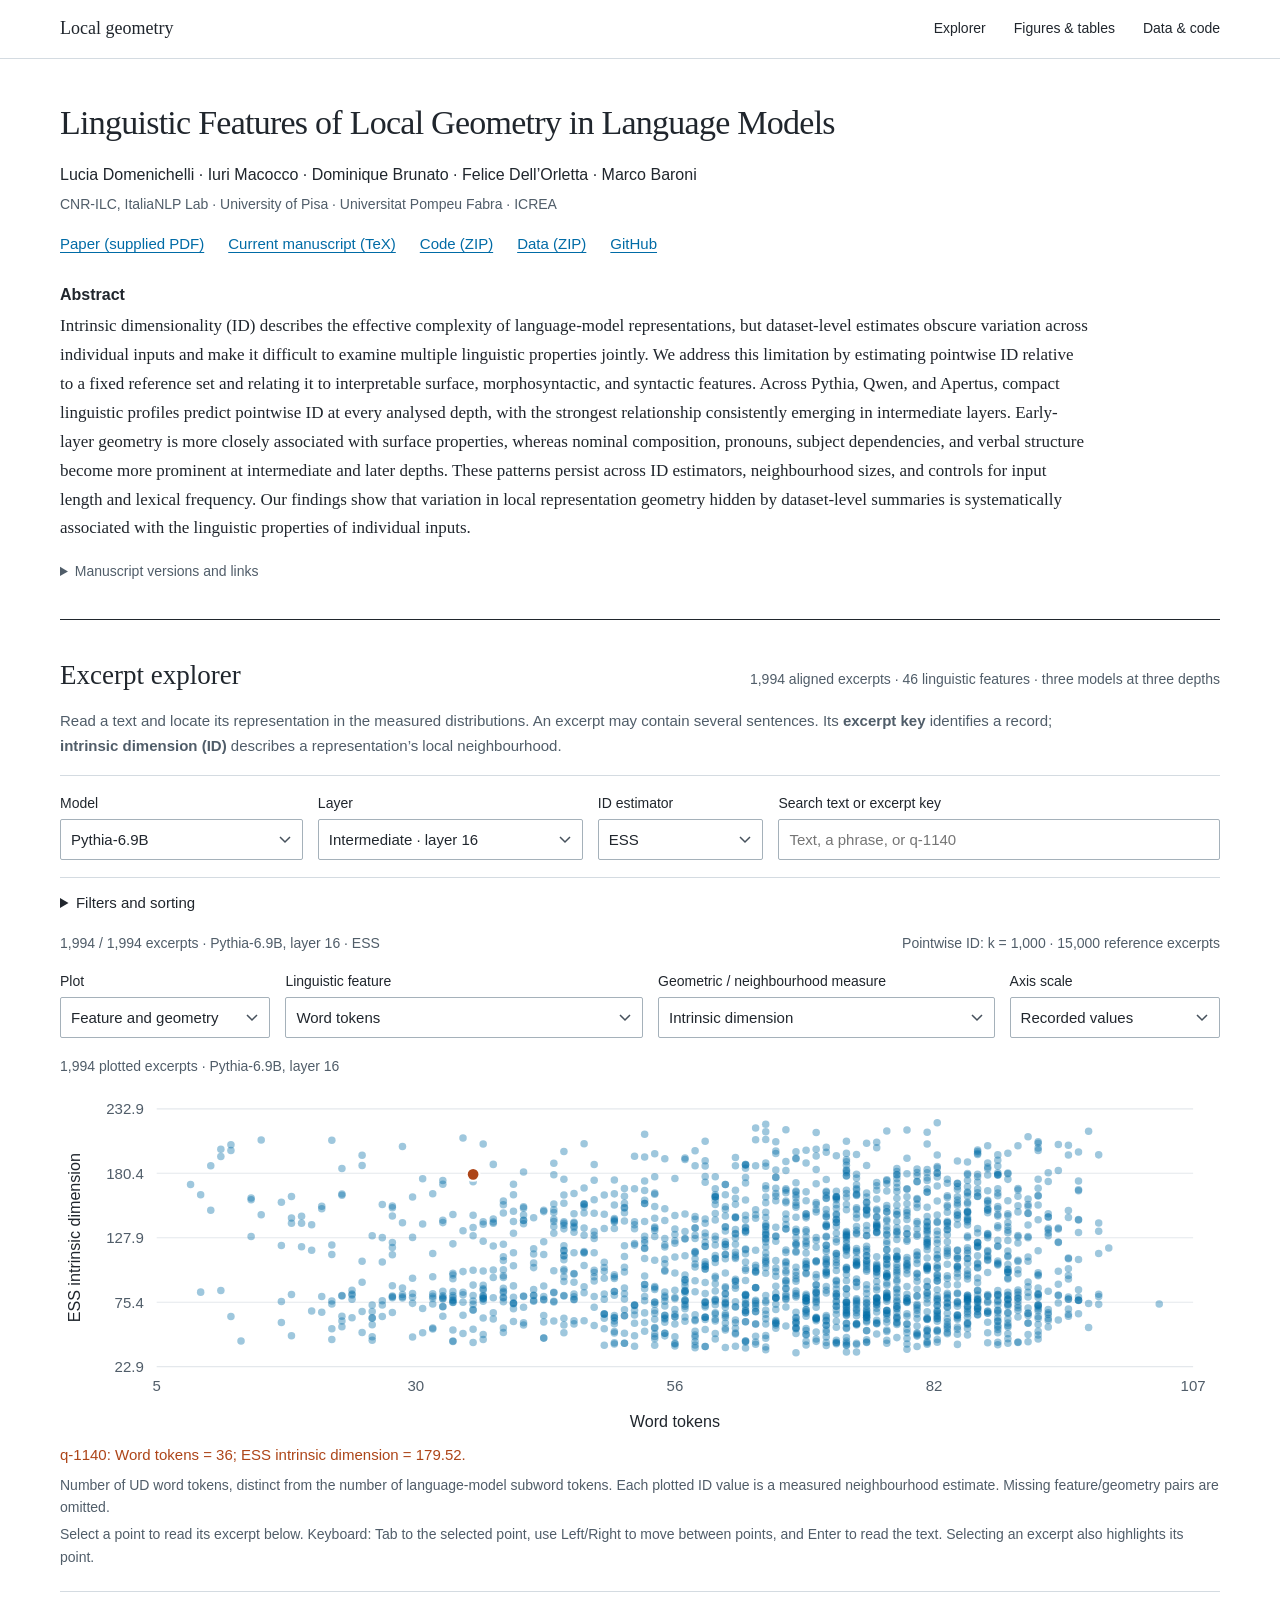
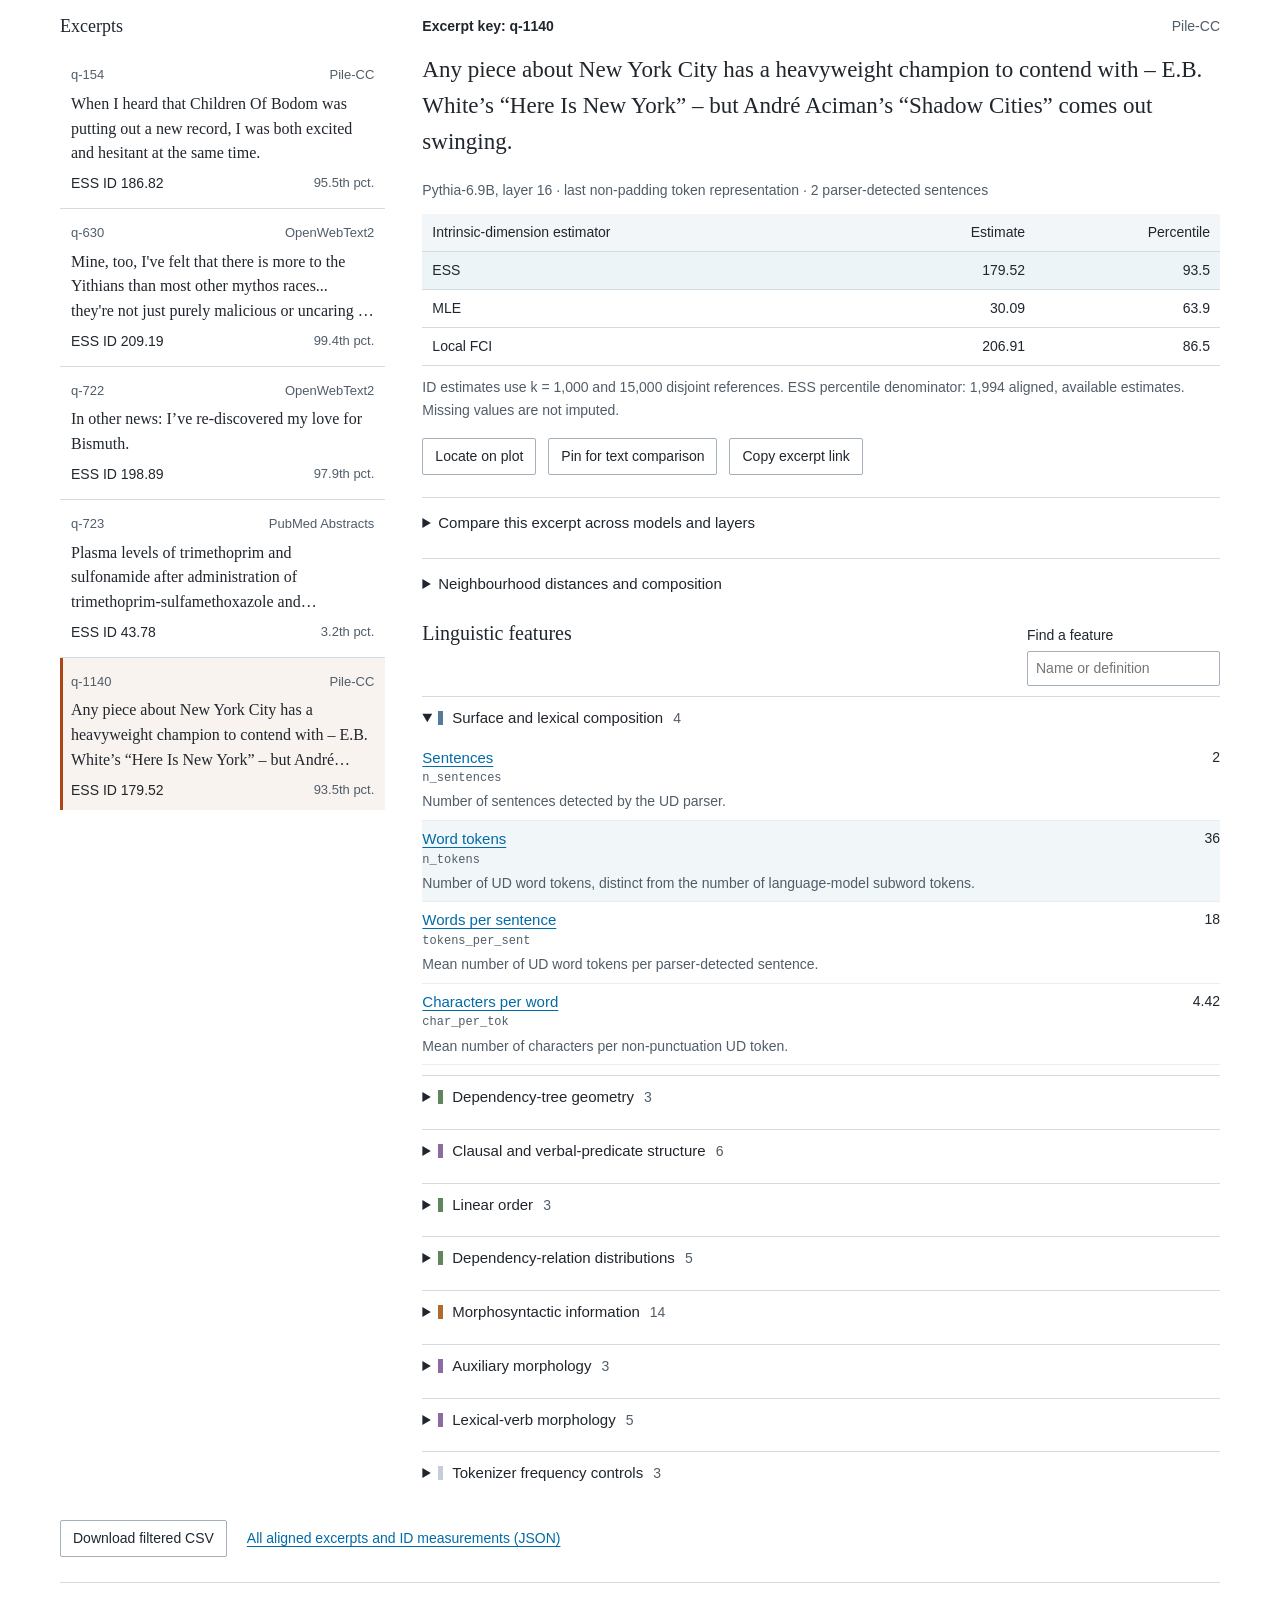
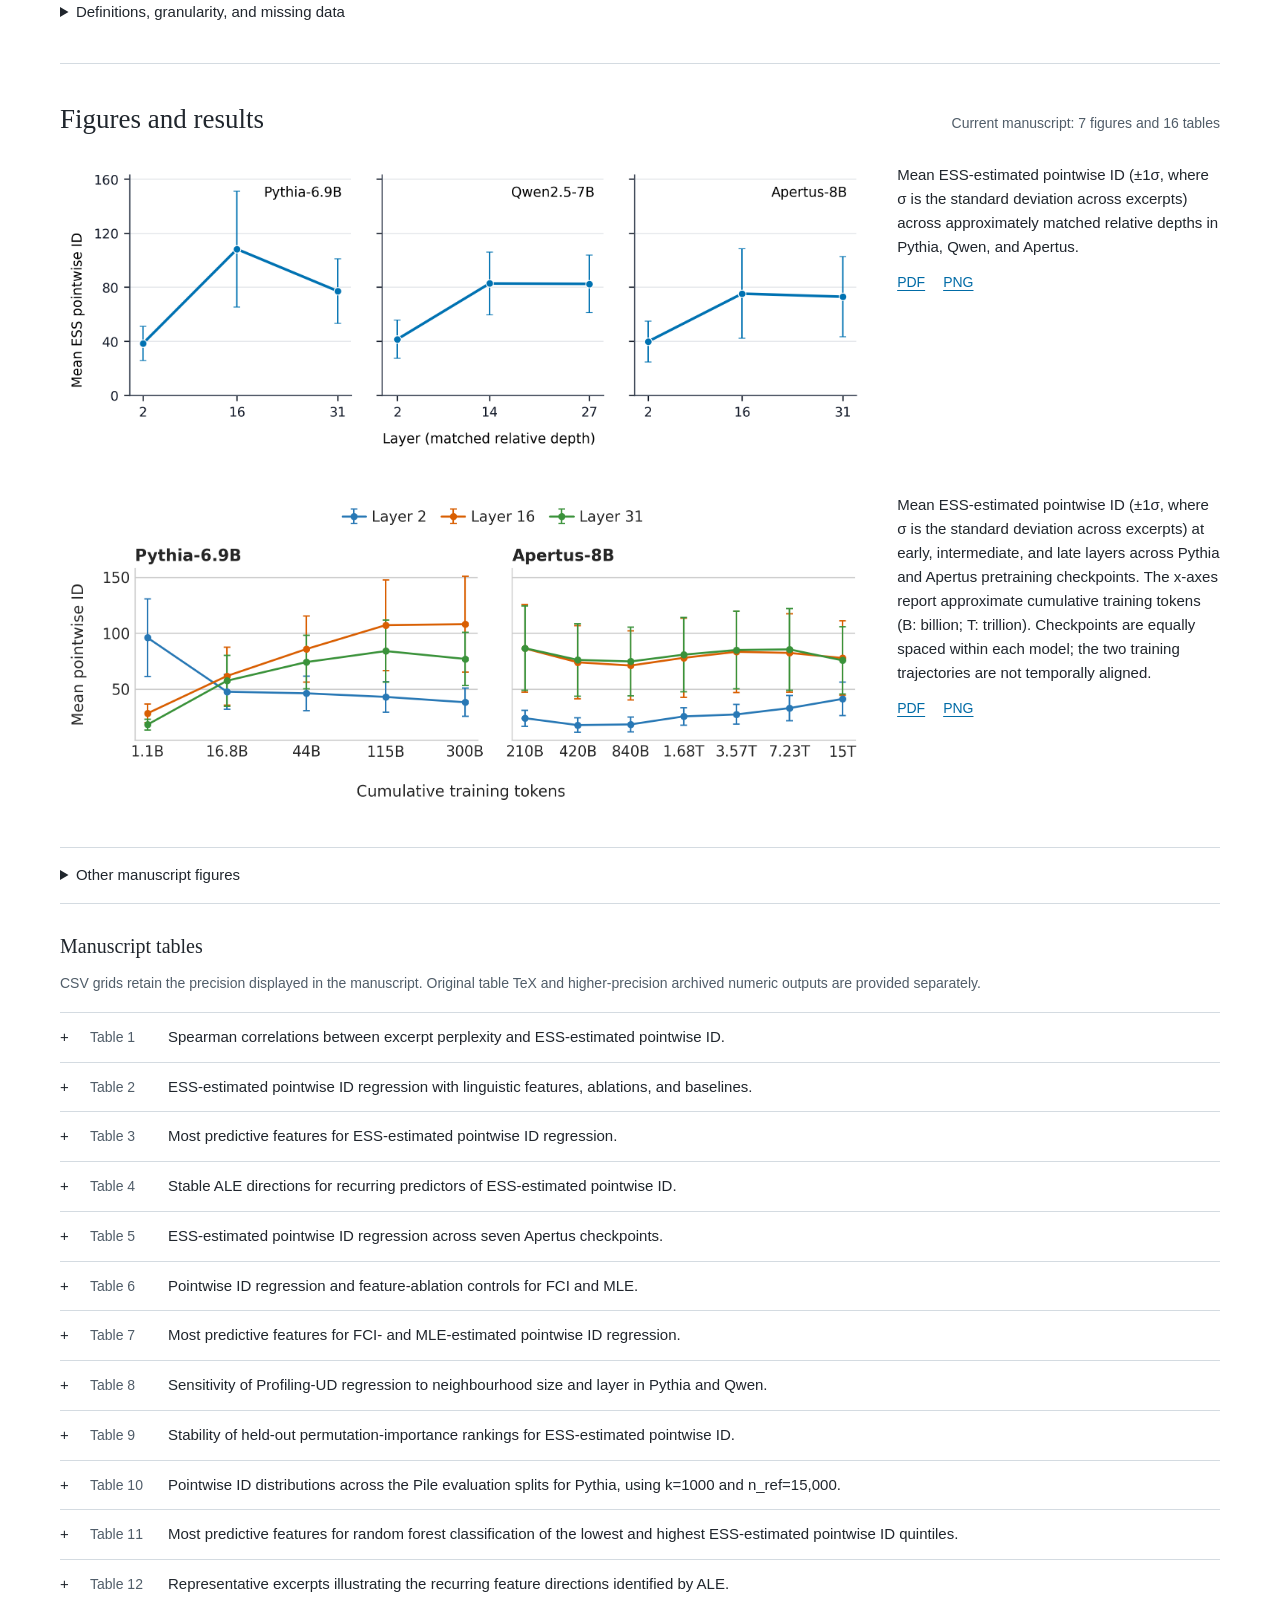
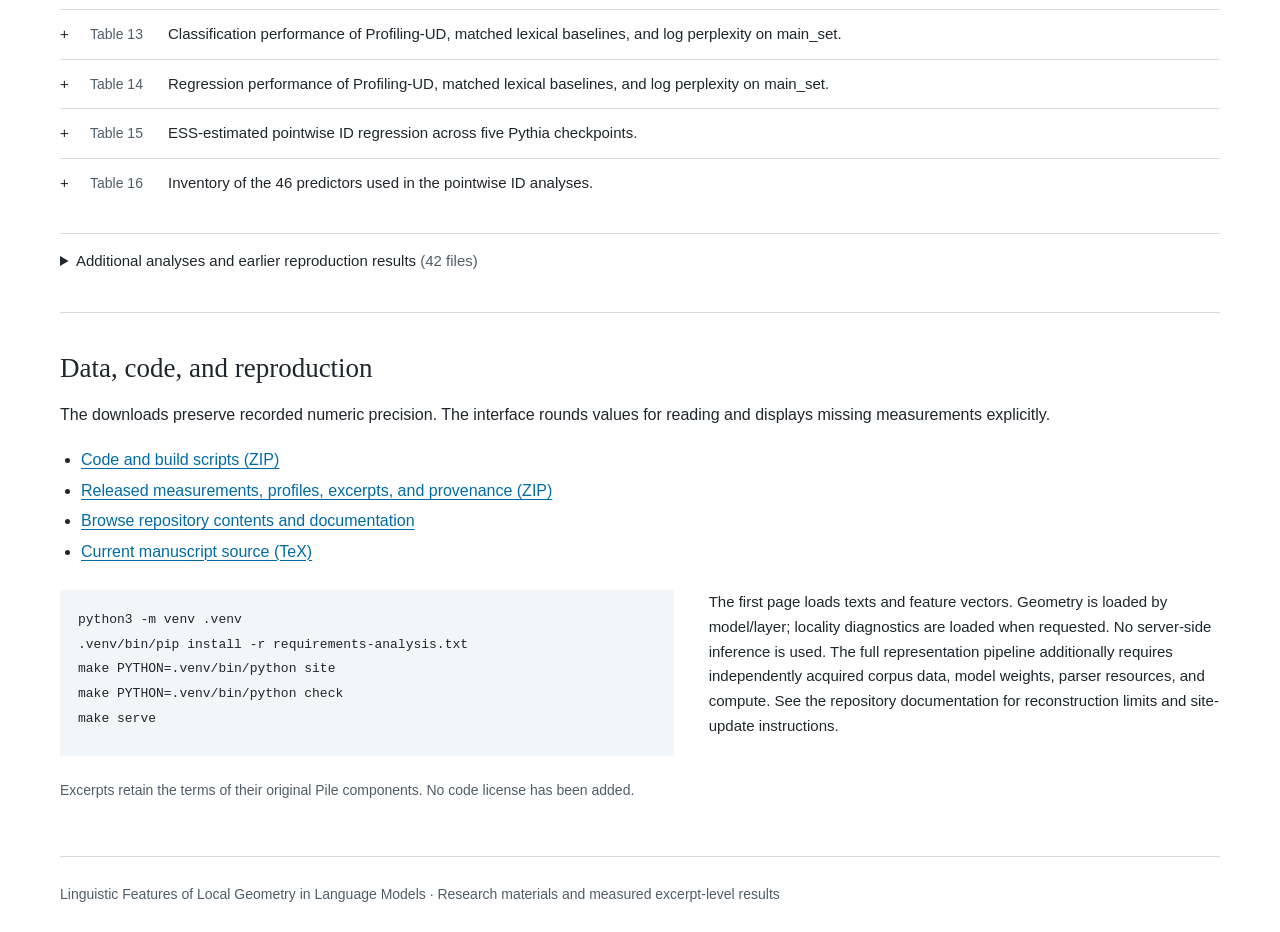
==== commit dfb29768: "Connect public repository and prepare GitHub Pages activation" ====
--- a/docs/index.html
+++ b/docs/index.html
@@ -14,7 +14,7 @@
 <main class="page-width">
 <header id="paper" class="paper-header"><h1>Linguistic Features of Local Geometry in Language Models</h1><p class="authors">Lucia Domenichelli · Iuri Macocco · Dominique Brunato · Felice Dell’Orletta · Marco Baroni</p><p class="affiliations">CNR-ILC, ItaliaNLP Lab · University of Pisa · Universitat Pompeu Fabra · ICREA</p><nav id="paper-links" class="resource-links" aria-label="Paper resources"></nav>
 <div class="abstract"><h2>Abstract</h2><p id="abstract-text"></p></div>
-<details class="version-note"><summary>Manuscript versions and links</summary><p id="paper-version-note"></p><p>The code and data links below download the packaged project materials. A public GitHub repository URL will appear here when it has been created and verified.</p></details></header>
+<details class="version-note"><summary>Manuscript versions and links</summary><p id="paper-version-note"></p><p>The code and data links download the packaged project materials. The GitHub link opens the public project repository.</p></details></header>
 
 <section id="explorer" class="explorer section"><div class="section-heading"><h2>Excerpt explorer</h2><p>1,994 aligned excerpts · 46 linguistic features · three models at three depths</p></div>
 <p class="explorer-intro">Read a text and locate its representation in the measured distributions. An excerpt may contain several sentences. Its <strong>excerpt key</strong> identifies a record; <strong>intrinsic dimension (ID)</strong> describes a representation’s local neighbourhood.</p>
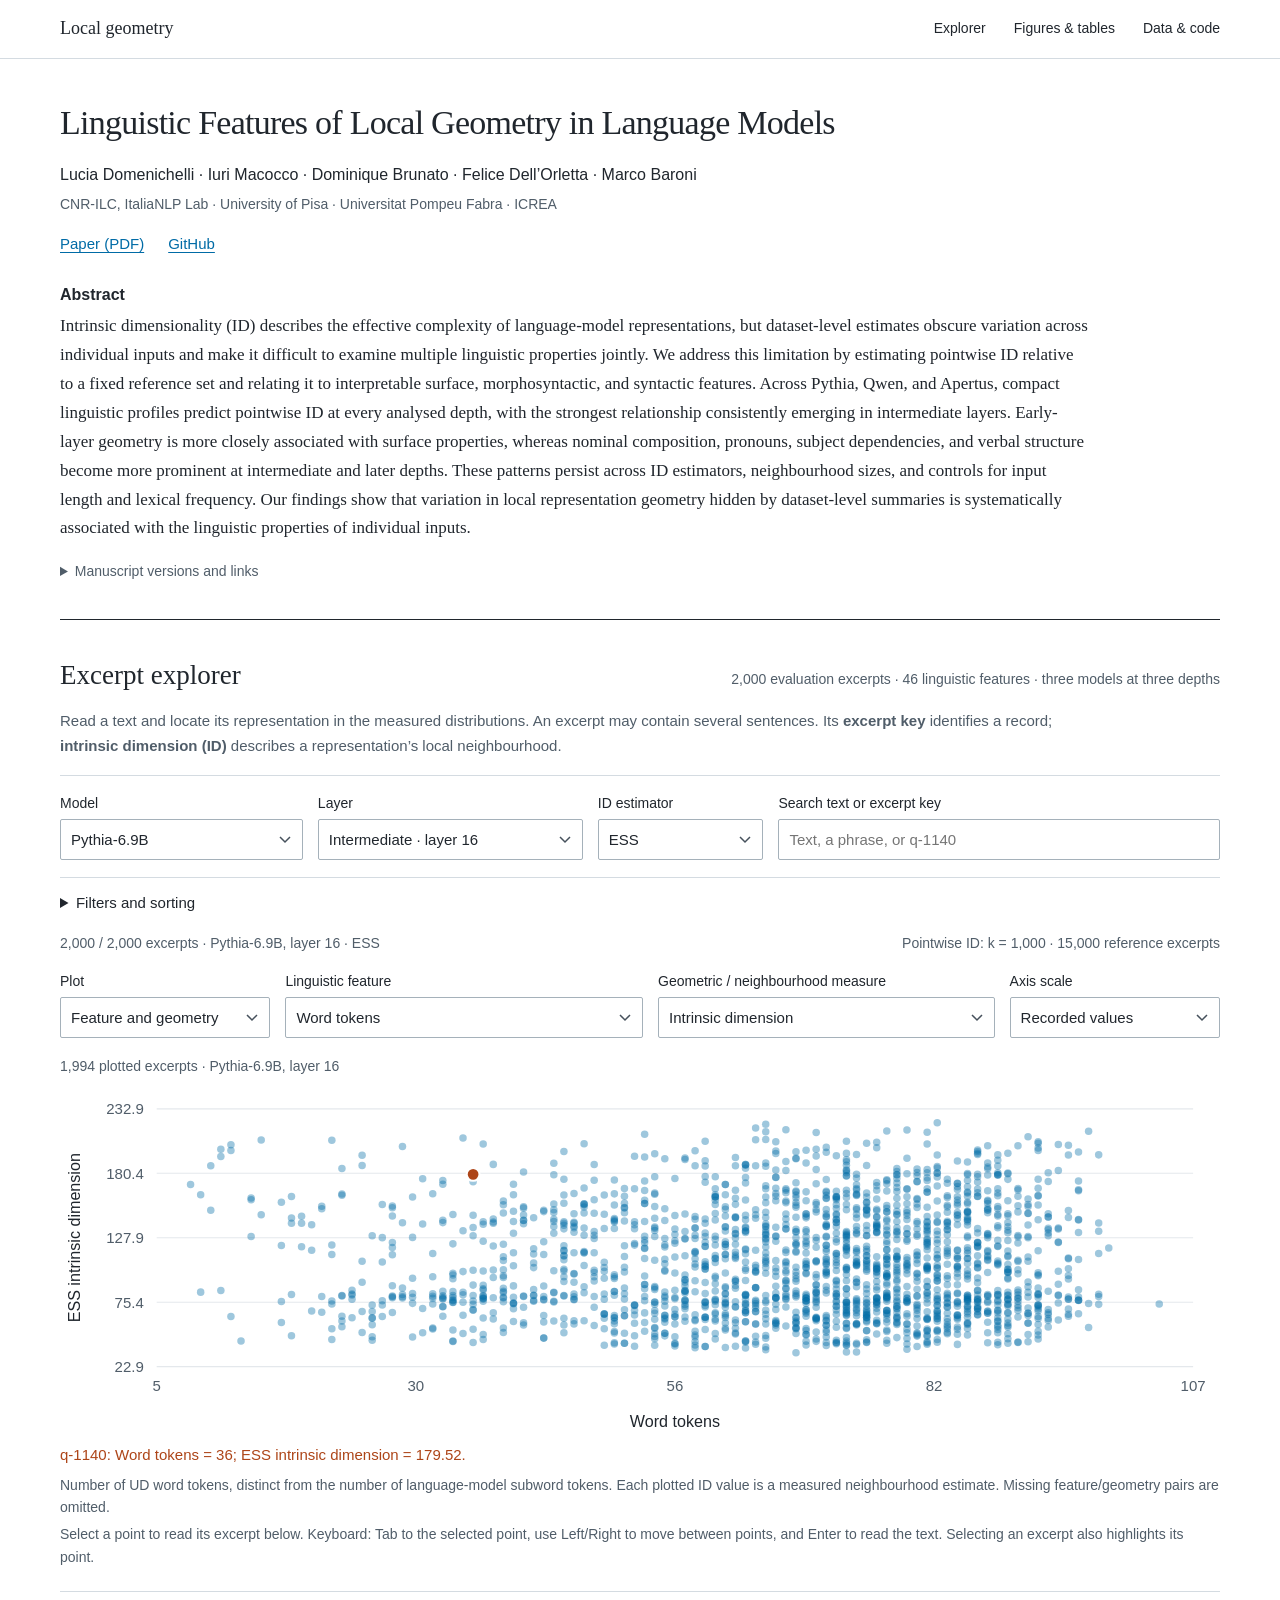
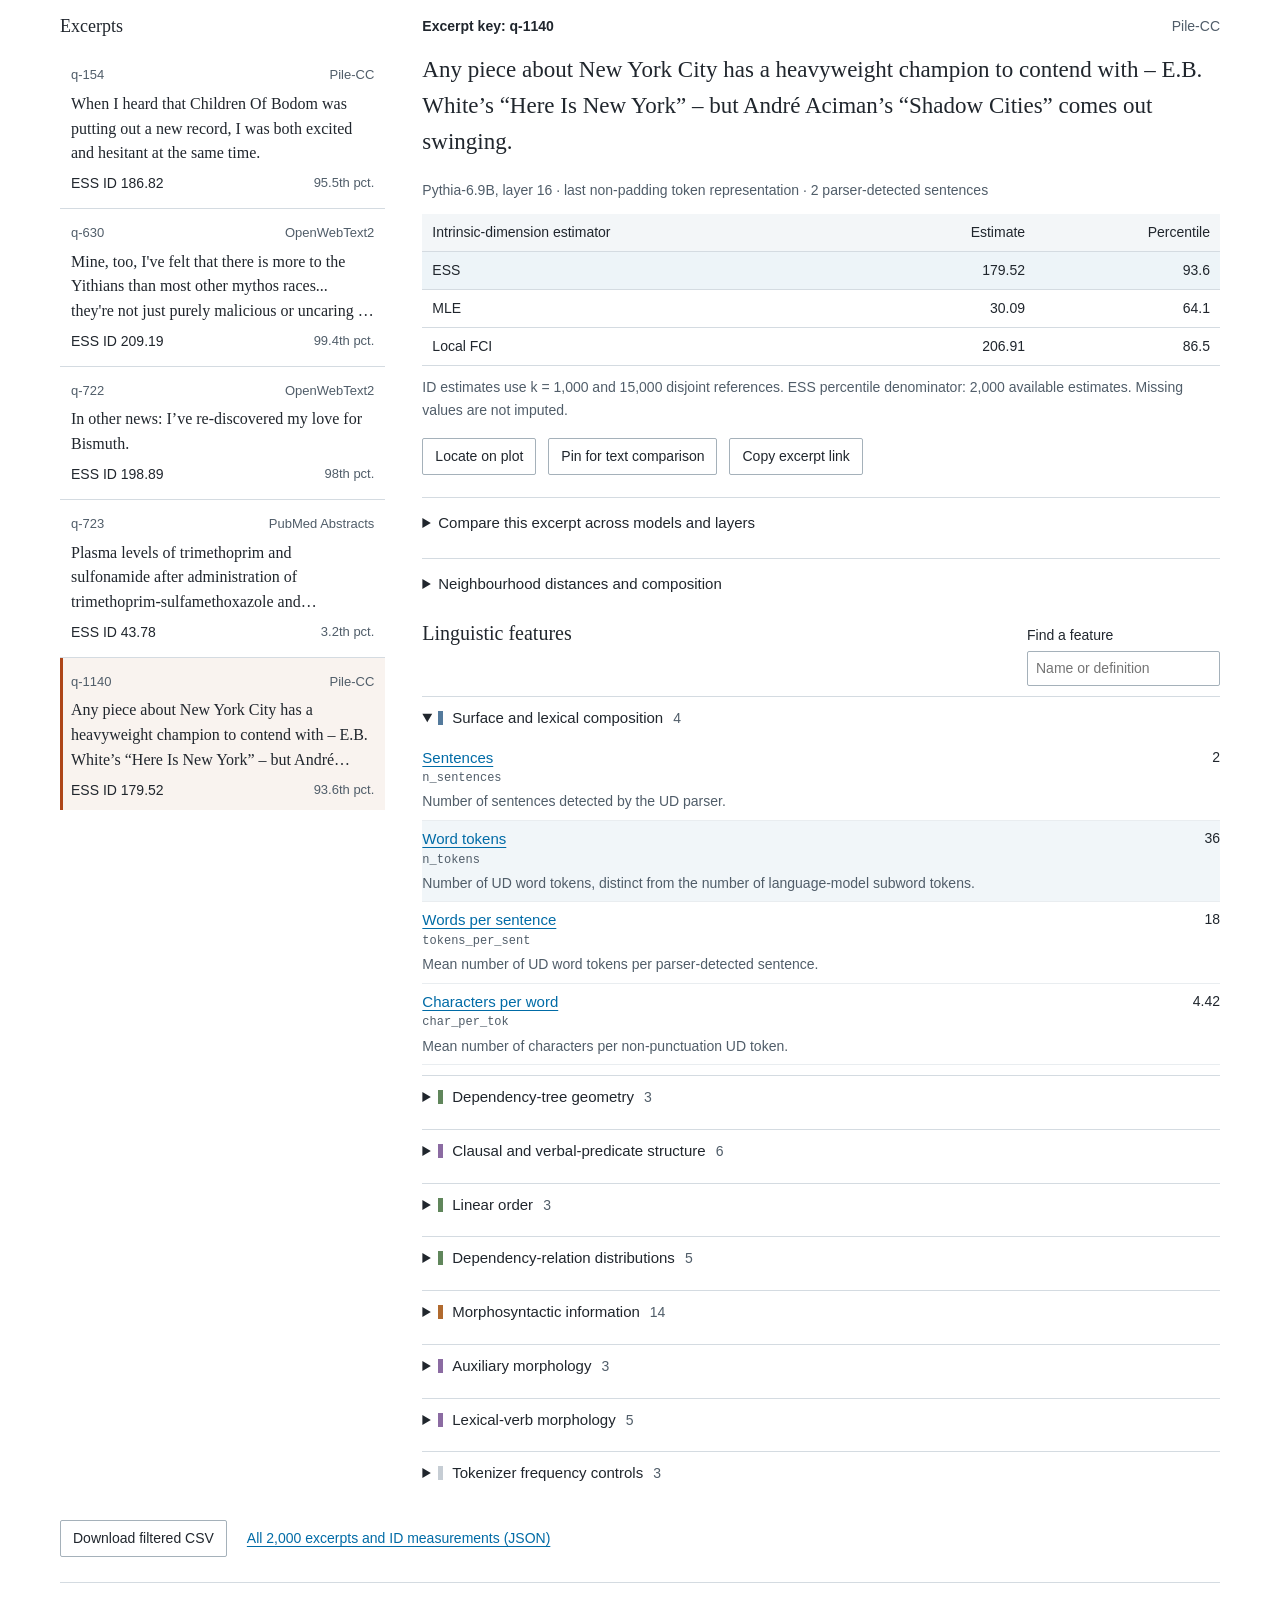
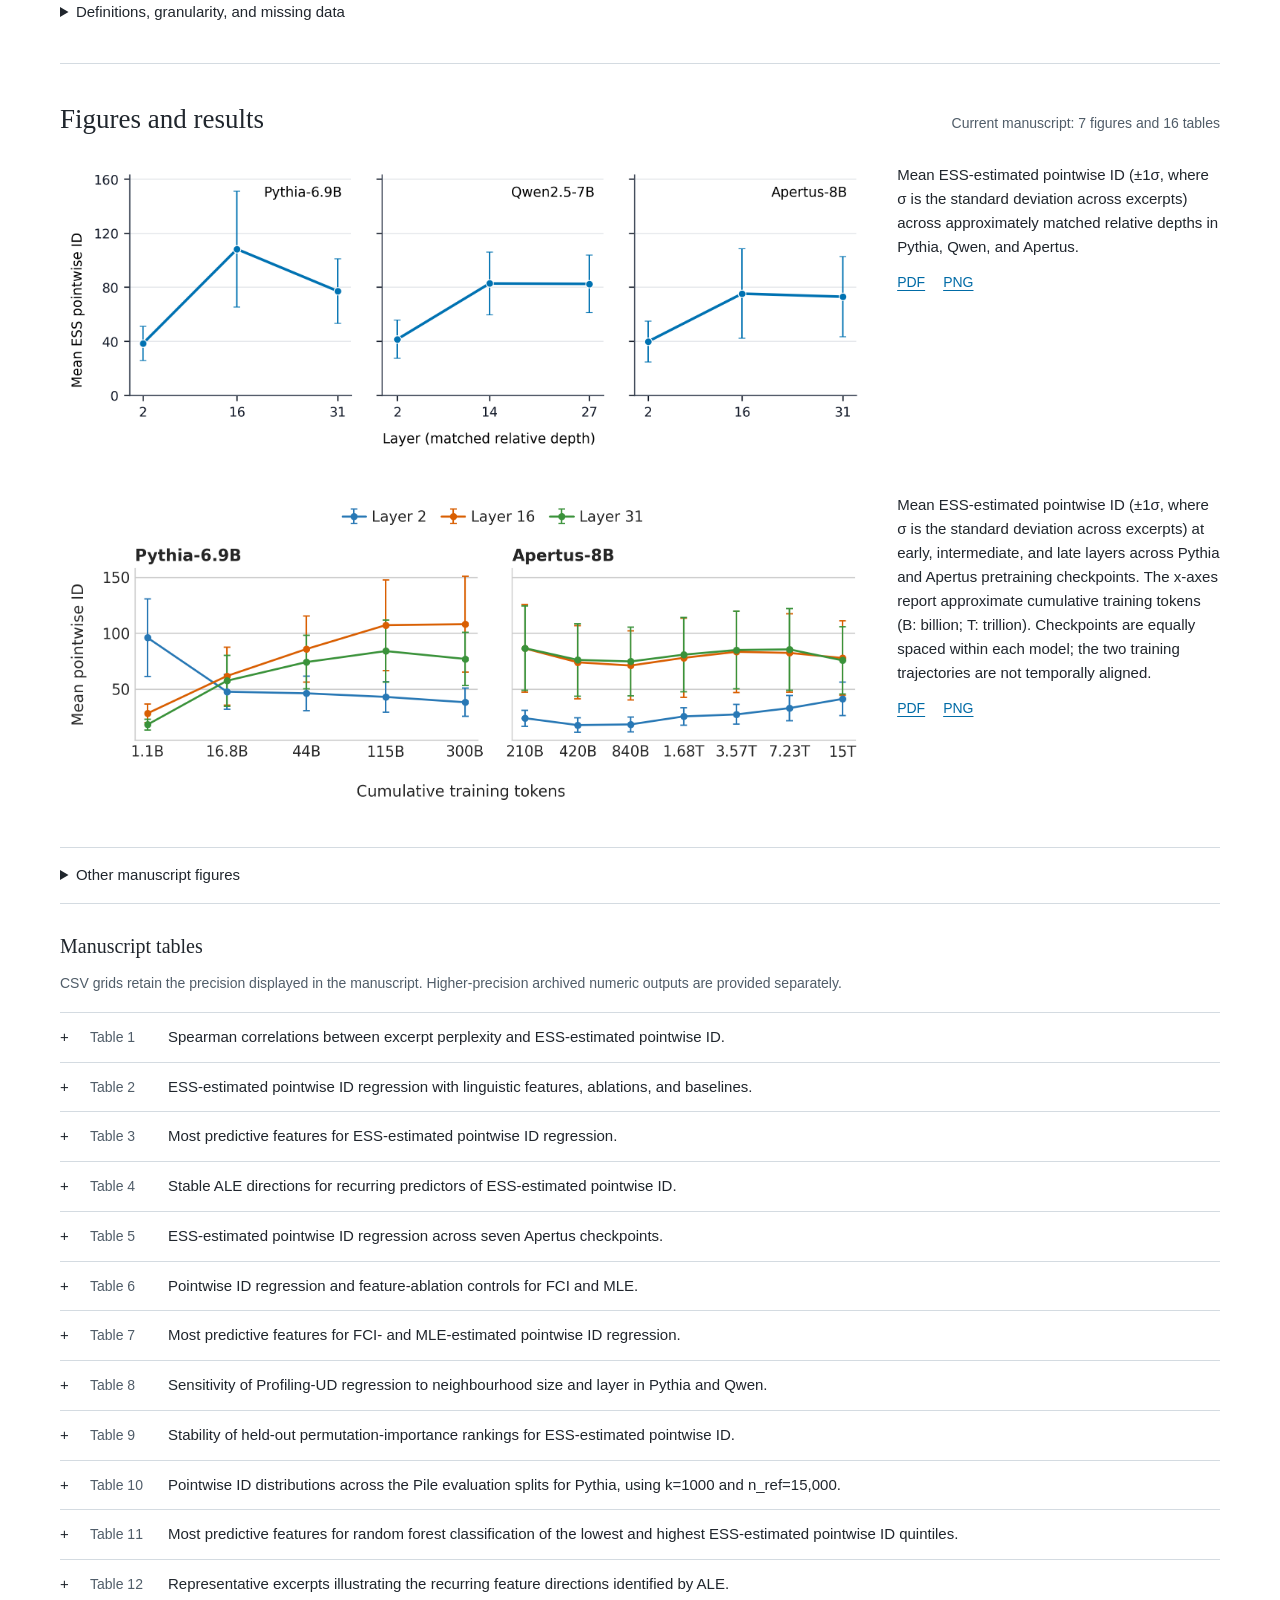
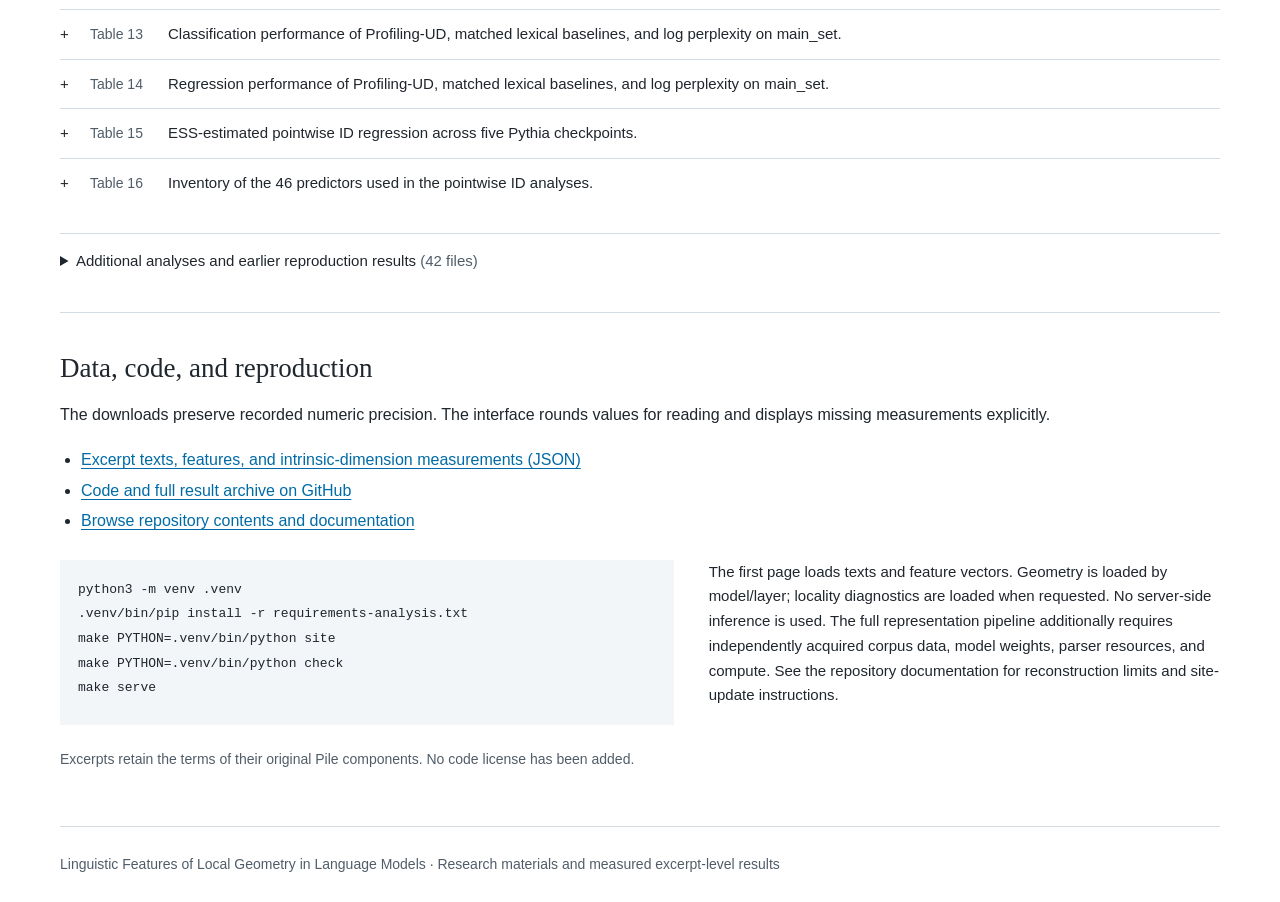
==== commit 77bd7e6a: "Include all original excerpts and simplify private project review" ====
--- a/docs/index.html
+++ b/docs/index.html
@@ -16,7 +16,7 @@
 <div class="abstract"><h2>Abstract</h2><p id="abstract-text"></p></div>
 <details class="version-note"><summary>Manuscript versions and links</summary><p id="paper-version-note"></p><p>The code and data links download the packaged project materials. The GitHub link opens the public project repository.</p></details></header>
 
-<section id="explorer" class="explorer section"><div class="section-heading"><h2>Excerpt explorer</h2><p>1,994 aligned excerpts · 46 linguistic features · three models at three depths</p></div>
+<section id="explorer" class="explorer section"><div class="section-heading"><h2>Excerpt explorer</h2><p>2,000 evaluation excerpts · 46 linguistic features · three models at three depths</p></div>
 <p class="explorer-intro">Read a text and locate its representation in the measured distributions. An excerpt may contain several sentences. Its <strong>excerpt key</strong> identifies a record; <strong>intrinsic dimension (ID)</strong> describes a representation’s local neighbourhood.</p>
 <div class="controls"><label>Model<select id="model"><option value="pythia">Pythia-6.9B</option><option value="qwen">Qwen2.5-7B</option><option value="apertus">Apertus-8B</option></select></label><label>Layer<select id="depth"><option value="early">Early · layer 2</option><option value="intermediate" selected>Intermediate · layer 16</option><option value="late">Late · layer 31</option></select></label><label>ID estimator<select id="estimator"><option value="ess">ESS</option><option value="mle">MLE</option><option value="fci">Local FCI</option></select></label><label class="search-label">Search text or excerpt key<input id="search" type="search" placeholder="Text, a phrase, or q-1140" autocomplete="off"></label></div>
 <details class="filter-options"><summary>Filters and sorting</summary><div class="filters"><label>Corpus source<select id="source"><option value="all">All sources</option></select></label><label>ID percentile<select id="band"><option value="all">All percentiles</option><option value="low">Lowest 20%</option><option value="middle">Middle 60%</option><option value="high">Highest 20%</option></select></label><label>Sort by<select id="sort"><option value="featured">Paper examples first</option><option value="high">Geometric measure, decreasing</option><option value="low">Geometric measure, increasing</option><option value="feature">Feature value, decreasing</option><option value="index">Excerpt key</option></select></label><label>Plotted feature: minimum<input id="feature-min" type="number" step="any" placeholder="No minimum"></label><label>Plotted feature: maximum<input id="feature-max" type="number" step="any" placeholder="No maximum"></label><label class="checkbox-label"><input type="checkbox" id="locality-only">Has neighbourhood diagnostics</label><button id="reset" type="button">Reset filters</button></div><p class="muted small">Feature limits use stored units: lexical density is a 0–1 proportion; other percentages use 0–100. Percentile filters always refer to the selected ID estimator, before any filtering.</p></details>
@@ -30,18 +30,18 @@
 <p id="plot-selection" class="selection-readout" aria-live="polite"></p><p id="plot-description" class="small muted"></p><p id="plot-instructions" class="small muted">Select a point to read its excerpt below. Keyboard: Tab to the selected point, use Left/Right to move between points, and Enter to read the text. Selecting an excerpt also highlights its point.</p></div>
 
 <div class="reading-grid"><div class="excerpt-list-panel"><h3>Excerpts</h3><div id="excerpt-list" role="list" aria-label="Filtered excerpts"></div><div class="pagination"><button id="prev" type="button">Previous</button><span id="page-number"></span><button id="next" type="button">Next</button></div></div><div class="reading-column"><article id="detail" tabindex="-1" aria-label="Selected excerpt and measurements"></article><section id="comparison" hidden aria-label="Two-excerpt comparison"></section></div></div>
-<div class="download-line"><button id="download-filtered" type="button">Download filtered CSV</button><a href="assets/explorer.json" download>All aligned excerpts and ID measurements (JSON)</a></div>
-<details class="reading-guide"><summary>Definitions, granularity, and missing data</summary><div class="guide-columns"><div><h3>Representation and intrinsic dimension</h3><p>Each excerpt has one representation per model and layer: its last non-padding token’s hidden state. ESS, MLE, and local FCI estimate dimension from its neighbours in a separate 15,000-excerpt reference set. These are query-neighbourhood estimates, rather than per-token annotations or direct measures of linguistic complexity.</p><dl><dt>ESS</dt><dd>Expected simplex skewness: a local dimension estimate based on simplex geometry.</dd><dt>MLE</dt><dd>A local maximum-likelihood dimension estimate based on nearest-neighbour distance ratios.</dd><dt>Local FCI</dt><dd>The study’s pointwise adaptation of the fractal-correlation estimator. It should not be equated with the original dataset-level estimator.</dd><dt>Percentile</dt><dd>Average rank divided by the available aligned population, separately within each model, layer, and estimator. Filters do not change this denominator.</dd></dl></div><div><h3>Text, tokens, and neighbourhoods</h3><p>The 46 linguistic predictors aggregate over each excerpt. UD word tokens differ from model subword tokens; definitions state the relevant denominators. Lexical density is displayed as a percentage of its stored fraction. Frequency controls use the shared recorded Pythia-tokenizer proxies.</p><p>The locality audit sampled 500 queries. Of these, 498 have aligned linguistic profiles. Radius, distance, source composition, and lexical similarity describe the selected query’s neighbourhood; they are not properties of an individual word.</p><p>Six of the 2,000 geometric evaluation queries lack aligned linguistic profiles. One Pythia early-layer FCI estimate is unavailable. Missing values remain unavailable. Token-level scores, reference-neighbour texts, and new-text inference are not supplied.</p><p>Paper figures report dataset summaries, including 2,000-query aggregates. The explorer’s 1,994-query subset can give different aggregates. Associations do not establish causality.</p></div></div></details>
+<div class="download-line"><button id="download-filtered" type="button">Download filtered CSV</button><a href="assets/explorer.json" download>All 2,000 excerpts and ID measurements (JSON)</a></div>
+<details class="reading-guide"><summary>Definitions, granularity, and missing data</summary><div class="guide-columns"><div><h3>Representation and intrinsic dimension</h3><p>Each excerpt has one representation per model and layer: its last non-padding token’s hidden state. ESS, MLE, and local FCI estimate dimension from its neighbours in a separate 15,000-excerpt reference set. These are query-neighbourhood estimates, rather than per-token annotations or direct measures of linguistic complexity.</p><dl><dt>ESS</dt><dd>Expected simplex skewness: a local dimension estimate based on simplex geometry.</dd><dt>MLE</dt><dd>A local maximum-likelihood dimension estimate based on nearest-neighbour distance ratios.</dd><dt>Local FCI</dt><dd>The study’s pointwise adaptation of the fractal-correlation estimator. It should not be equated with the original dataset-level estimator.</dd><dt>Percentile</dt><dd>Average rank divided by the available evaluation population, separately within each model, layer, and estimator. Filters do not change this denominator.</dd></dl></div><div><h3>Text, tokens, and neighbourhoods</h3><p>The 46 linguistic predictors aggregate over each excerpt. UD word tokens differ from model subword tokens; definitions state the relevant denominators. Lexical density is displayed as a percentage of its stored fraction. Frequency controls use the shared recorded Pythia-tokenizer proxies.</p><p>The locality audit sampled 500 queries. All 500 are available in the explorer. Radius, distance, source composition, and lexical similarity describe the selected query’s neighbourhood; they are not properties of an individual word.</p><p>Six of the 2,000 geometric evaluation queries have no released linguistic profile. Their texts and recorded geometry remain available. One Pythia early-layer FCI estimate is unavailable. Missing values remain unavailable. Token-level scores, reference-neighbour texts, and new-text inference are not supplied.</p><p>Paper figures report dataset summaries, including 2,000-query aggregates. Plots include only excerpts with the measurements required for the selected axes. Associations do not establish causality.</p></div></div></details>
 </section>
 
-<section id="figures" class="section"><div class="section-heading"><h2>Figures and results</h2><p>Current manuscript: 7 figures and 16 tables</p></div><div id="principal-figures"></div><details class="other-figures"><summary>Other manuscript figures</summary><div id="other-figures"></div></details><h3 class="tables-heading">Manuscript tables</h3><p class="small muted">CSV grids retain the precision displayed in the manuscript. Original table TeX and higher-precision archived numeric outputs are provided separately.</p><div id="tables"></div><details class="archive"><summary>Additional analyses and earlier reproduction results <span id="archive-count"></span></summary><p>The original reproduction bundle retains its own numbering and includes Ridge/logistic comparisons, neighbourhood controls, feature-family ablations, and source / lexical controls. These are additional or earlier analyses; the current manuscript uses random forests.</p><div id="archive-files"></div></details></section>
+<section id="figures" class="section"><div class="section-heading"><h2>Figures and results</h2><p>Current manuscript: 7 figures and 16 tables</p></div><div id="principal-figures"></div><details class="other-figures"><summary>Other manuscript figures</summary><div id="other-figures"></div></details><h3 class="tables-heading">Manuscript tables</h3><p class="small muted">CSV grids retain the precision displayed in the manuscript. Higher-precision archived numeric outputs are provided separately.</p><div id="tables"></div><details class="archive"><summary>Additional analyses and earlier reproduction results <span id="archive-count"></span></summary><p>The original reproduction bundle retains its own numbering and includes Ridge/logistic comparisons, neighbourhood controls, feature-family ablations, and source / lexical controls. These are additional or earlier analyses; the current manuscript uses random forests.</p><div id="archive-files"></div></details></section>
 
-<section id="data" class="section data-section"><h2>Data, code, and reproduction</h2><p>The downloads preserve recorded numeric precision. The interface rounds values for reading and displays missing measurements explicitly.</p><ul class="download-resources"><li><a href="downloads/project-code.zip" download>Code and build scripts (ZIP)</a></li><li><a href="downloads/measurements.zip" download>Released measurements, profiles, excerpts, and provenance (ZIP)</a></li><li><a href="repository/index.html">Browse repository contents and documentation</a></li><li><a href="downloads/manuscript.tex" download>Current manuscript source (TeX)</a></li></ul><div class="reproduction"><pre><code>python3 -m venv .venv
+<section id="data" class="section data-section"><h2>Data, code, and reproduction</h2><p>The downloads preserve recorded numeric precision. The interface rounds values for reading and displays missing measurements explicitly.</p><ul class="download-resources"><li><a href="assets/explorer.json" download>Excerpt texts, features, and intrinsic-dimension measurements (JSON)</a></li><li><a href="https://github.com/ldomenichelli/linguistic-features-of-local-geometry-in-language-models">Code and full result archive on GitHub</a></li><li><a href="repository/index.html">Browse repository contents and documentation</a></li></ul><div class="reproduction"><pre><code>python3 -m venv .venv
 .venv/bin/pip install -r requirements-analysis.txt
 make PYTHON=.venv/bin/python site
 make PYTHON=.venv/bin/python check
 make serve</code></pre><p>The first page loads texts and feature vectors. Geometry is loaded by model/layer; locality diagnostics are loaded when requested. No server-side inference is used. The full representation pipeline additionally requires independently acquired corpus data, model weights, parser resources, and compute. See the repository documentation for reconstruction limits and site-update instructions.</p></div><p class="small muted">Excerpts retain the terms of their original Pile components. No code license has been added.</p></section>
 </main><footer class="page-width">Linguistic Features of Local Geometry in Language Models · Research materials and measured excerpt-level results</footer>
 <dialog id="figure-dialog"><button id="close-figure" type="button">Close figure</button><img id="large-figure" alt=""><p id="large-caption"></p></dialog>
-<noscript><p class="page-width">JavaScript is needed for the explorer. The figures and <a href="downloads/measurements.zip">released data</a> remain available as downloads.</p></noscript>
+<noscript><p class="page-width">JavaScript is needed for the explorer. The figures and <a href="assets/explorer.json">released data</a> remain available as downloads.</p></noscript>
 </body></html>
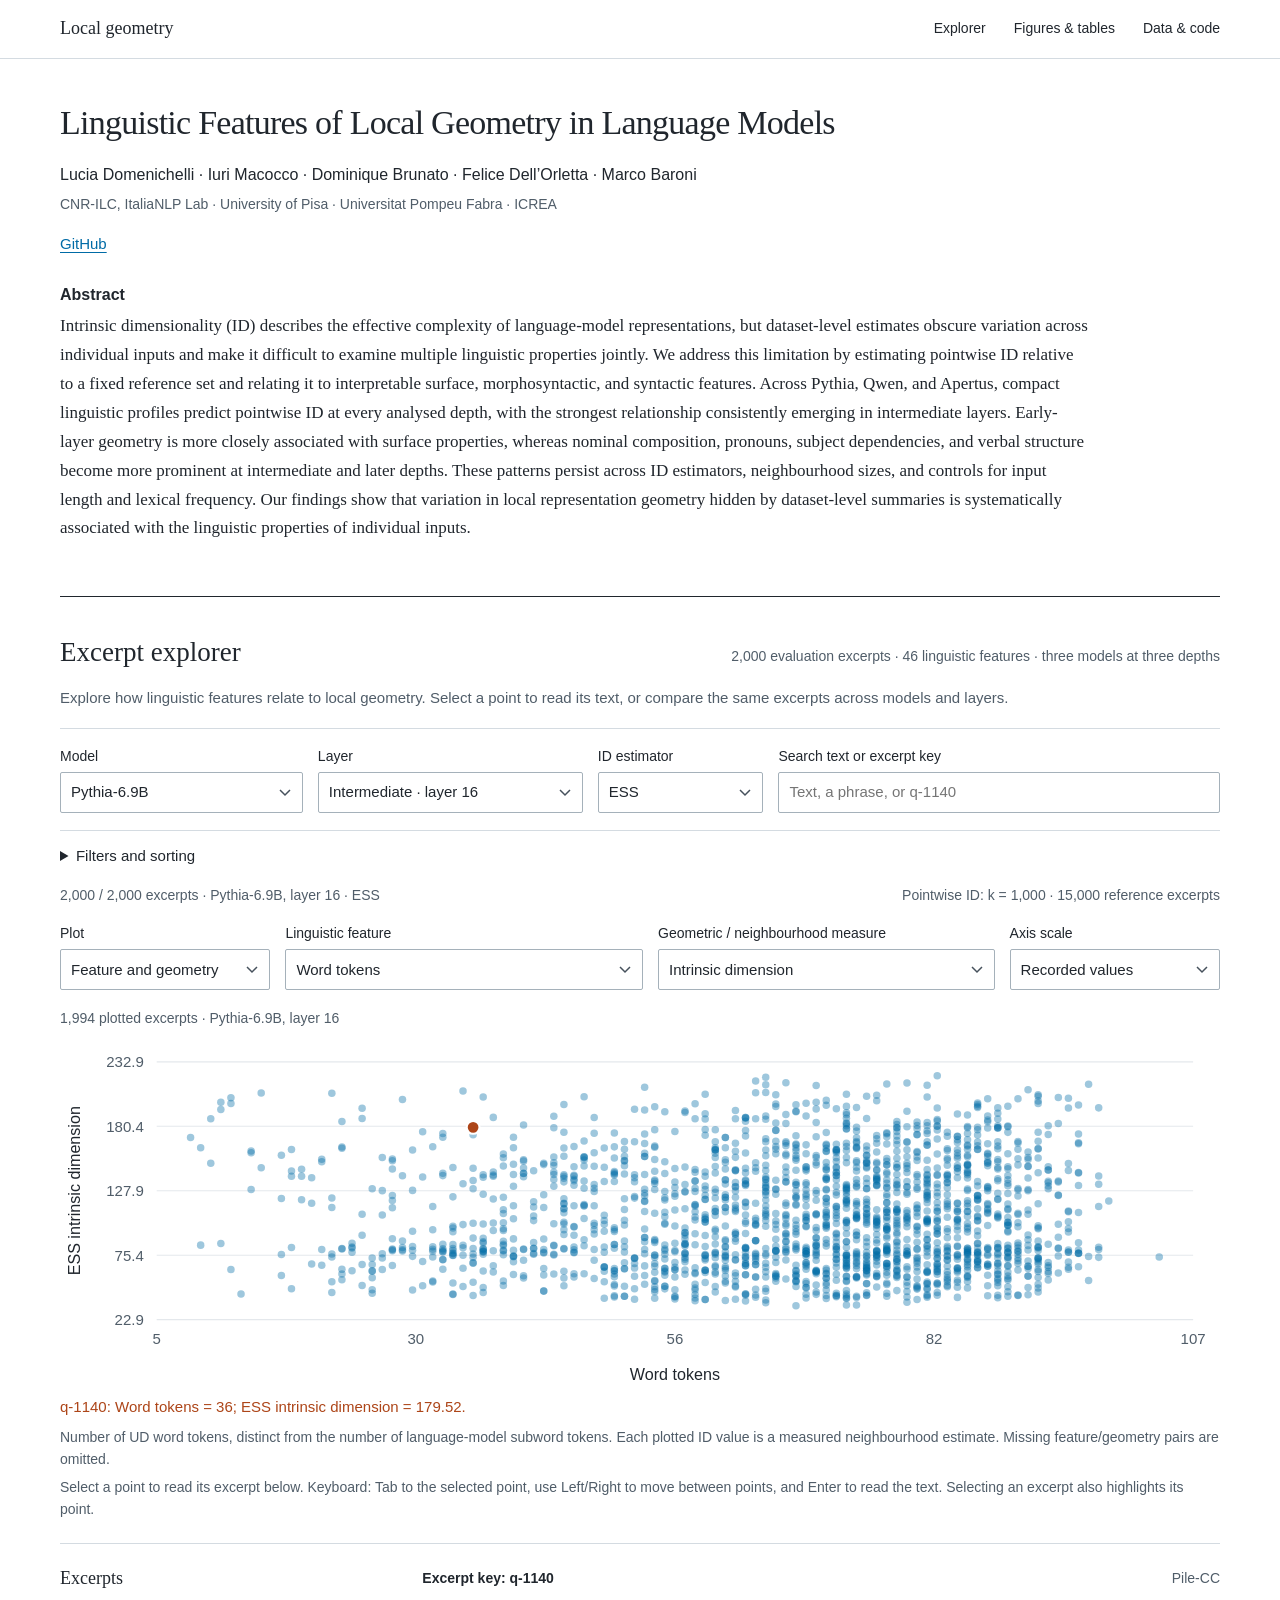
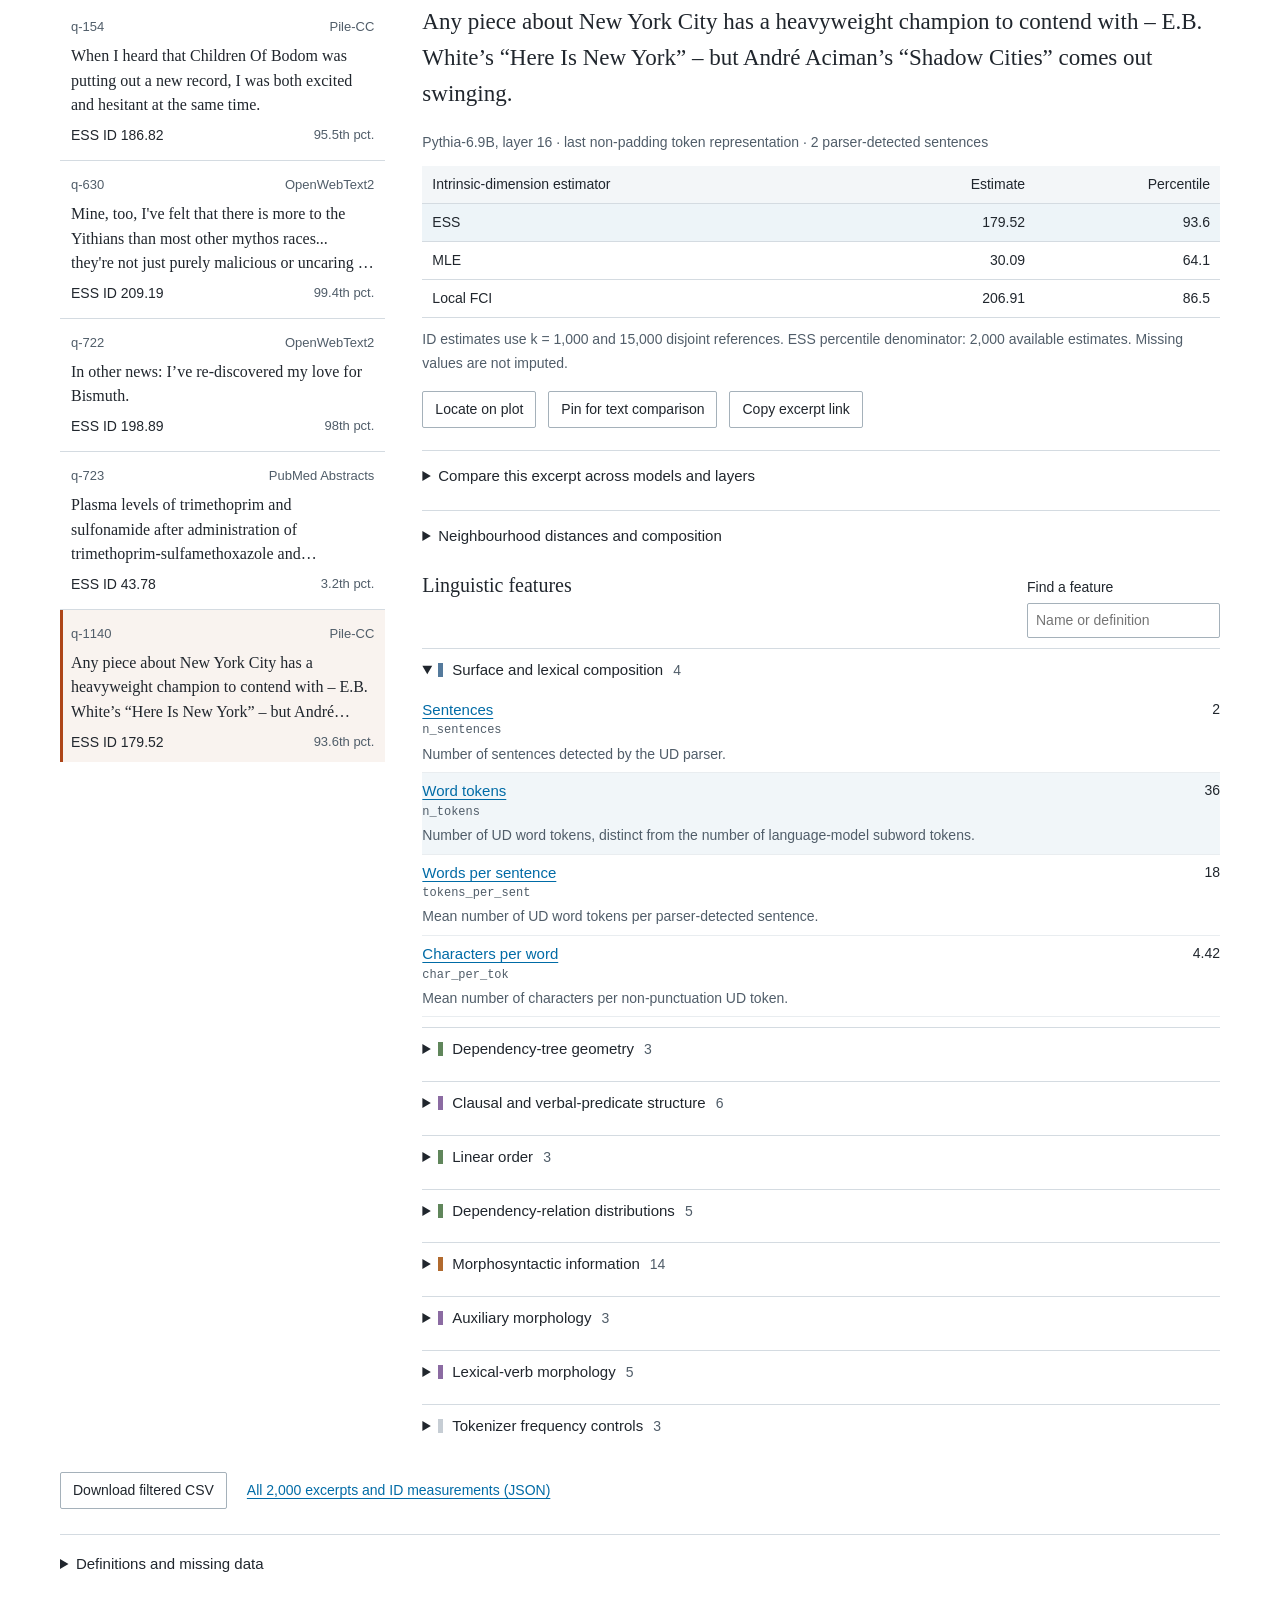
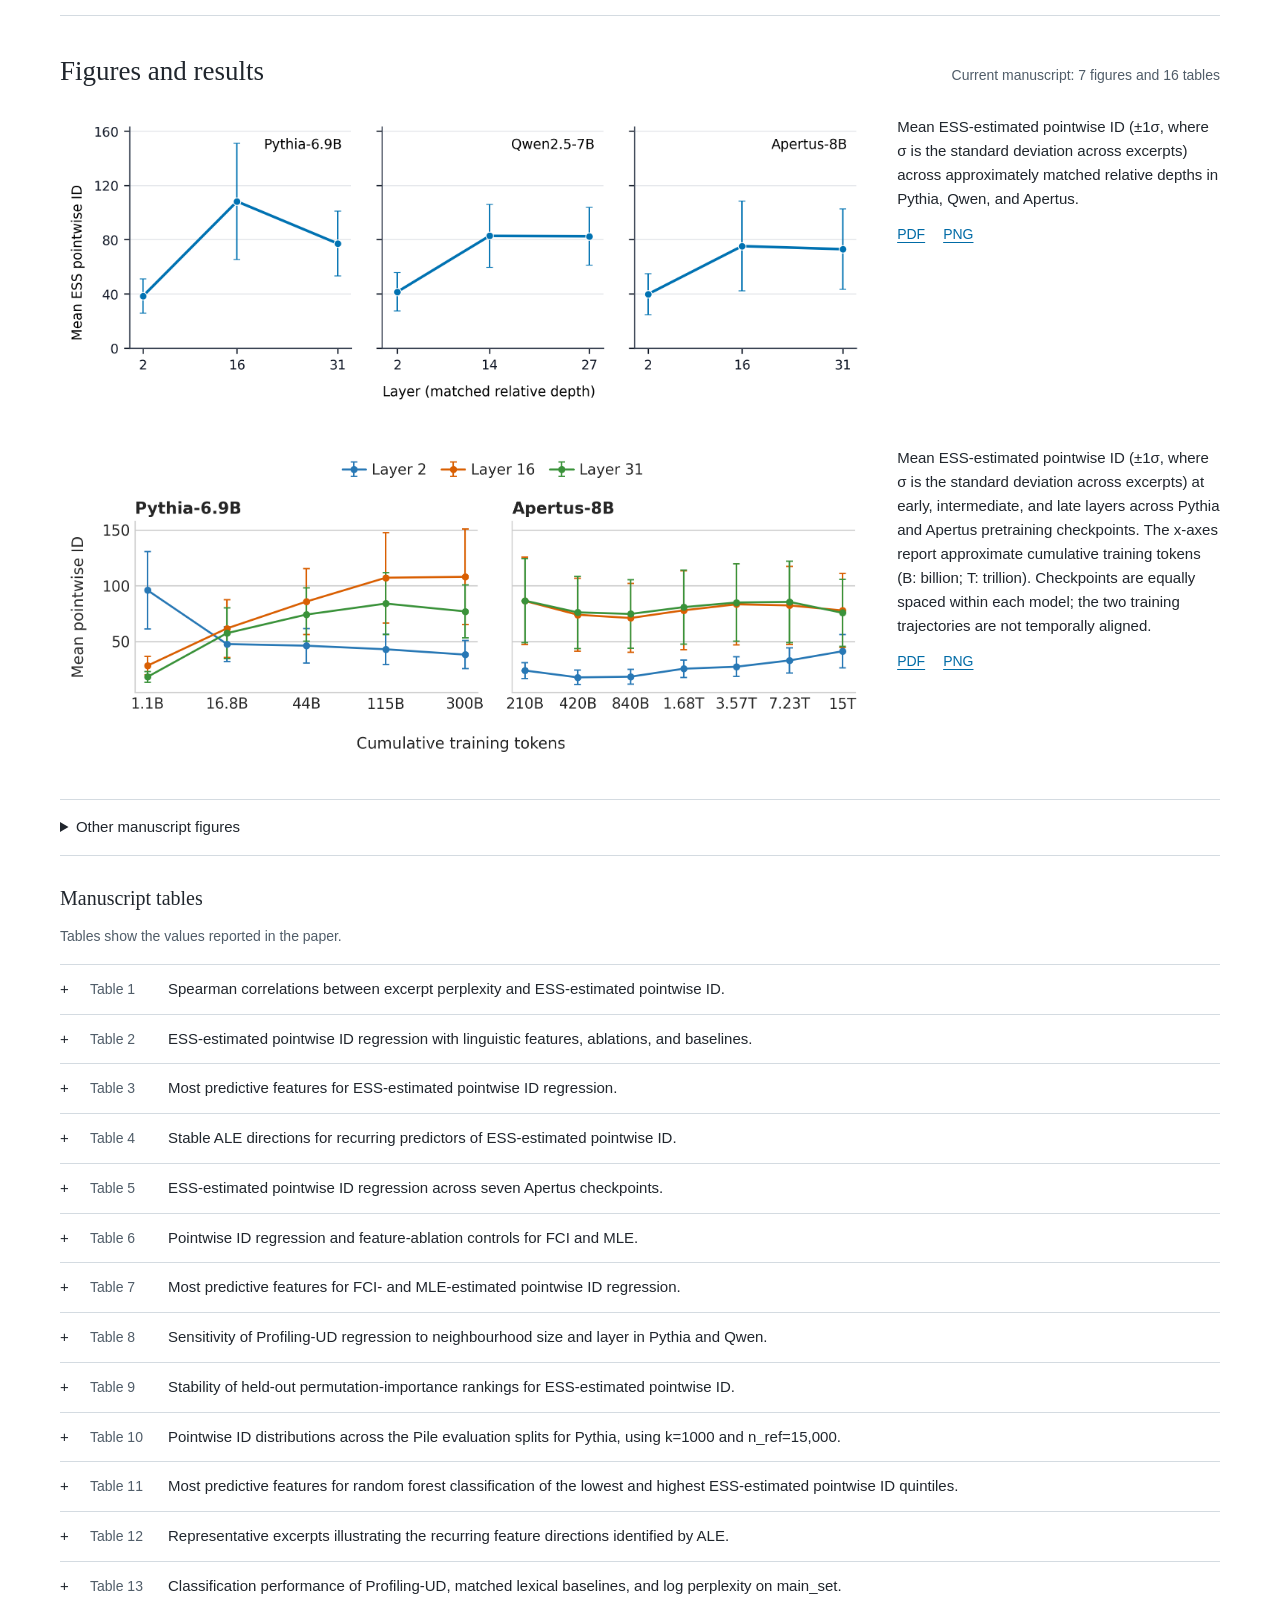
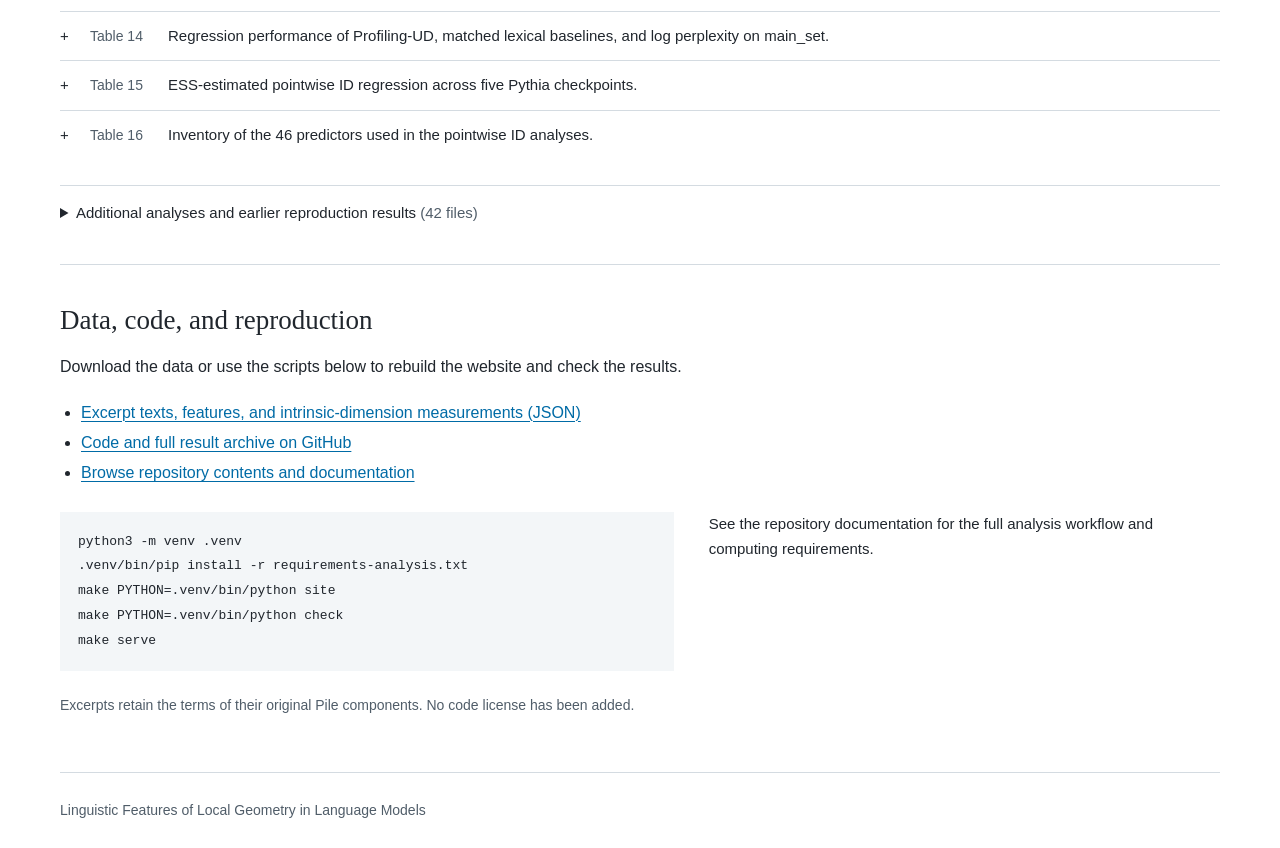
==== commit 8bde2bdf: "Remove manuscript PDF and simplify project documentation" ====
--- a/docs/index.html
+++ b/docs/index.html
@@ -3,7 +3,7 @@
 <head>
 <meta charset="utf-8"><meta name="viewport" content="width=device-width,initial-scale=1">
 <title>Linguistic Features of Local Geometry in Language Models</title>
-<meta name="description" content="Paper, results, and an explorer of real text excerpts, linguistic profiles, and measured local representation geometry.">
+<meta name="description" content="Results and data for Linguistic Features of Local Geometry in Language Models, with an interactive text explorer.">
 <meta name="theme-color" content="#ffffff">
 <link rel="icon" href="assets/favicon.svg" type="image/svg+xml"><link rel="stylesheet" href="assets/style.css">
 <script src="assets/explorer-index.js" defer></script><script src="assets/results-data.js" defer></script><script src="assets/app.js" defer></script>
@@ -14,10 +14,10 @@
 <main class="page-width">
 <header id="paper" class="paper-header"><h1>Linguistic Features of Local Geometry in Language Models</h1><p class="authors">Lucia Domenichelli · Iuri Macocco · Dominique Brunato · Felice Dell’Orletta · Marco Baroni</p><p class="affiliations">CNR-ILC, ItaliaNLP Lab · University of Pisa · Universitat Pompeu Fabra · ICREA</p><nav id="paper-links" class="resource-links" aria-label="Paper resources"></nav>
 <div class="abstract"><h2>Abstract</h2><p id="abstract-text"></p></div>
-<details class="version-note"><summary>Manuscript versions and links</summary><p id="paper-version-note"></p><p>The code and data links download the packaged project materials. The GitHub link opens the public project repository.</p></details></header>
+</header>
 
 <section id="explorer" class="explorer section"><div class="section-heading"><h2>Excerpt explorer</h2><p>2,000 evaluation excerpts · 46 linguistic features · three models at three depths</p></div>
-<p class="explorer-intro">Read a text and locate its representation in the measured distributions. An excerpt may contain several sentences. Its <strong>excerpt key</strong> identifies a record; <strong>intrinsic dimension (ID)</strong> describes a representation’s local neighbourhood.</p>
+<p class="explorer-intro">Explore how linguistic features relate to local geometry. Select a point to read its text, or compare the same excerpts across models and layers.</p>
 <div class="controls"><label>Model<select id="model"><option value="pythia">Pythia-6.9B</option><option value="qwen">Qwen2.5-7B</option><option value="apertus">Apertus-8B</option></select></label><label>Layer<select id="depth"><option value="early">Early · layer 2</option><option value="intermediate" selected>Intermediate · layer 16</option><option value="late">Late · layer 31</option></select></label><label>ID estimator<select id="estimator"><option value="ess">ESS</option><option value="mle">MLE</option><option value="fci">Local FCI</option></select></label><label class="search-label">Search text or excerpt key<input id="search" type="search" placeholder="Text, a phrase, or q-1140" autocomplete="off"></label></div>
 <details class="filter-options"><summary>Filters and sorting</summary><div class="filters"><label>Corpus source<select id="source"><option value="all">All sources</option></select></label><label>ID percentile<select id="band"><option value="all">All percentiles</option><option value="low">Lowest 20%</option><option value="middle">Middle 60%</option><option value="high">Highest 20%</option></select></label><label>Sort by<select id="sort"><option value="featured">Paper examples first</option><option value="high">Geometric measure, decreasing</option><option value="low">Geometric measure, increasing</option><option value="feature">Feature value, decreasing</option><option value="index">Excerpt key</option></select></label><label>Plotted feature: minimum<input id="feature-min" type="number" step="any" placeholder="No minimum"></label><label>Plotted feature: maximum<input id="feature-max" type="number" step="any" placeholder="No maximum"></label><label class="checkbox-label"><input type="checkbox" id="locality-only">Has neighbourhood diagnostics</label><button id="reset" type="button">Reset filters</button></div><p class="muted small">Feature limits use stored units: lexical density is a 0–1 proportion; other percentages use 0–100. Percentile filters always refer to the selected ID estimator, before any filtering.</p></details>
 <div class="result-line"><p id="count" role="status" aria-live="polite">Loading the excerpt index…</p><p id="setting-note">Pointwise ID: k = 1,000 · 15,000 reference excerpts</p></div>
@@ -31,17 +31,17 @@
 
 <div class="reading-grid"><div class="excerpt-list-panel"><h3>Excerpts</h3><div id="excerpt-list" role="list" aria-label="Filtered excerpts"></div><div class="pagination"><button id="prev" type="button">Previous</button><span id="page-number"></span><button id="next" type="button">Next</button></div></div><div class="reading-column"><article id="detail" tabindex="-1" aria-label="Selected excerpt and measurements"></article><section id="comparison" hidden aria-label="Two-excerpt comparison"></section></div></div>
 <div class="download-line"><button id="download-filtered" type="button">Download filtered CSV</button><a href="assets/explorer.json" download>All 2,000 excerpts and ID measurements (JSON)</a></div>
-<details class="reading-guide"><summary>Definitions, granularity, and missing data</summary><div class="guide-columns"><div><h3>Representation and intrinsic dimension</h3><p>Each excerpt has one representation per model and layer: its last non-padding token’s hidden state. ESS, MLE, and local FCI estimate dimension from its neighbours in a separate 15,000-excerpt reference set. These are query-neighbourhood estimates, rather than per-token annotations or direct measures of linguistic complexity.</p><dl><dt>ESS</dt><dd>Expected simplex skewness: a local dimension estimate based on simplex geometry.</dd><dt>MLE</dt><dd>A local maximum-likelihood dimension estimate based on nearest-neighbour distance ratios.</dd><dt>Local FCI</dt><dd>The study’s pointwise adaptation of the fractal-correlation estimator. It should not be equated with the original dataset-level estimator.</dd><dt>Percentile</dt><dd>Average rank divided by the available evaluation population, separately within each model, layer, and estimator. Filters do not change this denominator.</dd></dl></div><div><h3>Text, tokens, and neighbourhoods</h3><p>The 46 linguistic predictors aggregate over each excerpt. UD word tokens differ from model subword tokens; definitions state the relevant denominators. Lexical density is displayed as a percentage of its stored fraction. Frequency controls use the shared recorded Pythia-tokenizer proxies.</p><p>The locality audit sampled 500 queries. All 500 are available in the explorer. Radius, distance, source composition, and lexical similarity describe the selected query’s neighbourhood; they are not properties of an individual word.</p><p>Six of the 2,000 geometric evaluation queries have no released linguistic profile. Their texts and recorded geometry remain available. One Pythia early-layer FCI estimate is unavailable. Missing values remain unavailable. Token-level scores, reference-neighbour texts, and new-text inference are not supplied.</p><p>Paper figures report dataset summaries, including 2,000-query aggregates. Plots include only excerpts with the measurements required for the selected axes. Associations do not establish causality.</p></div></div></details>
+<details class="reading-guide"><summary>Definitions and missing data</summary><div class="guide-columns"><div><h3>Representation and intrinsic dimension</h3><p>Each excerpt has one representation per model and layer: its last non-padding token’s hidden state. ESS, MLE, and local FCI estimate dimension from its neighbours in a separate 15,000-excerpt reference set. These are query-neighbourhood estimates, rather than per-token annotations or direct measures of linguistic complexity.</p><dl><dt>ESS</dt><dd>Expected simplex skewness: a local dimension estimate based on simplex geometry.</dd><dt>MLE</dt><dd>A local maximum-likelihood dimension estimate based on nearest-neighbour distance ratios.</dd><dt>Local FCI</dt><dd>The study’s pointwise adaptation of the fractal-correlation estimator. It should not be equated with the original dataset-level estimator.</dd><dt>Percentile</dt><dd>Average rank divided by the available evaluation population, separately within each model, layer, and estimator. Filters do not change this denominator.</dd></dl></div><div><h3>Text, tokens, and neighbourhoods</h3><p>The 46 linguistic predictors aggregate over each excerpt. UD word tokens differ from model subword tokens; definitions state the relevant denominators. Lexical density is displayed as a percentage of its stored fraction. Frequency controls use the shared recorded Pythia-tokenizer proxies.</p><p>The locality audit sampled 500 queries. All 500 are available in the explorer. Radius, distance, source composition, and lexical similarity describe the selected query’s neighbourhood; they are not properties of an individual word.</p><p>Six of the 2,000 geometric evaluation queries have no released linguistic profile. Their texts and recorded geometry remain available. One Pythia early-layer FCI estimate is unavailable. Missing values remain unavailable. Token-level scores, reference-neighbour texts, and new-text inference are not supplied.</p><p>Paper figures report dataset summaries, including 2,000-query aggregates. Plots include only excerpts with the measurements required for the selected axes. Associations do not establish causality.</p></div></div></details>
 </section>
 
-<section id="figures" class="section"><div class="section-heading"><h2>Figures and results</h2><p>Current manuscript: 7 figures and 16 tables</p></div><div id="principal-figures"></div><details class="other-figures"><summary>Other manuscript figures</summary><div id="other-figures"></div></details><h3 class="tables-heading">Manuscript tables</h3><p class="small muted">CSV grids retain the precision displayed in the manuscript. Higher-precision archived numeric outputs are provided separately.</p><div id="tables"></div><details class="archive"><summary>Additional analyses and earlier reproduction results <span id="archive-count"></span></summary><p>The original reproduction bundle retains its own numbering and includes Ridge/logistic comparisons, neighbourhood controls, feature-family ablations, and source / lexical controls. These are additional or earlier analyses; the current manuscript uses random forests.</p><div id="archive-files"></div></details></section>
+<section id="figures" class="section"><div class="section-heading"><h2>Figures and results</h2><p>Current manuscript: 7 figures and 16 tables</p></div><div id="principal-figures"></div><details class="other-figures"><summary>Other manuscript figures</summary><div id="other-figures"></div></details><h3 class="tables-heading">Manuscript tables</h3><p class="small muted">Tables show the values reported in the paper.</p><div id="tables"></div><details class="archive"><summary>Additional analyses and earlier reproduction results <span id="archive-count"></span></summary><p>Supporting analyses include regression baselines, neighbourhood comparisons, and feature ablations.</p><div id="archive-files"></div></details></section>
 
-<section id="data" class="section data-section"><h2>Data, code, and reproduction</h2><p>The downloads preserve recorded numeric precision. The interface rounds values for reading and displays missing measurements explicitly.</p><ul class="download-resources"><li><a href="assets/explorer.json" download>Excerpt texts, features, and intrinsic-dimension measurements (JSON)</a></li><li><a href="https://github.com/ldomenichelli/linguistic-features-of-local-geometry-in-language-models">Code and full result archive on GitHub</a></li><li><a href="repository/index.html">Browse repository contents and documentation</a></li></ul><div class="reproduction"><pre><code>python3 -m venv .venv
+<section id="data" class="section data-section"><h2>Data, code, and reproduction</h2><p>Download the data or use the scripts below to rebuild the website and check the results.</p><ul class="download-resources"><li><a href="assets/explorer.json" download>Excerpt texts, features, and intrinsic-dimension measurements (JSON)</a></li><li><a href="https://github.com/ldomenichelli/linguistic-features-of-local-geometry-in-language-models">Code and full result archive on GitHub</a></li><li><a href="repository/index.html">Browse repository contents and documentation</a></li></ul><div class="reproduction"><pre><code>python3 -m venv .venv
 .venv/bin/pip install -r requirements-analysis.txt
 make PYTHON=.venv/bin/python site
 make PYTHON=.venv/bin/python check
-make serve</code></pre><p>The first page loads texts and feature vectors. Geometry is loaded by model/layer; locality diagnostics are loaded when requested. No server-side inference is used. The full representation pipeline additionally requires independently acquired corpus data, model weights, parser resources, and compute. See the repository documentation for reconstruction limits and site-update instructions.</p></div><p class="small muted">Excerpts retain the terms of their original Pile components. No code license has been added.</p></section>
-</main><footer class="page-width">Linguistic Features of Local Geometry in Language Models · Research materials and measured excerpt-level results</footer>
+make serve</code></pre><p>See the repository documentation for the full analysis workflow and computing requirements.</p></div><p class="small muted">Excerpts retain the terms of their original Pile components. No code license has been added.</p></section>
+</main><footer class="page-width">Linguistic Features of Local Geometry in Language Models</footer>
 <dialog id="figure-dialog"><button id="close-figure" type="button">Close figure</button><img id="large-figure" alt=""><p id="large-caption"></p></dialog>
 <noscript><p class="page-width">JavaScript is needed for the explorer. The figures and <a href="assets/explorer.json">released data</a> remain available as downloads.</p></noscript>
 </body></html>
